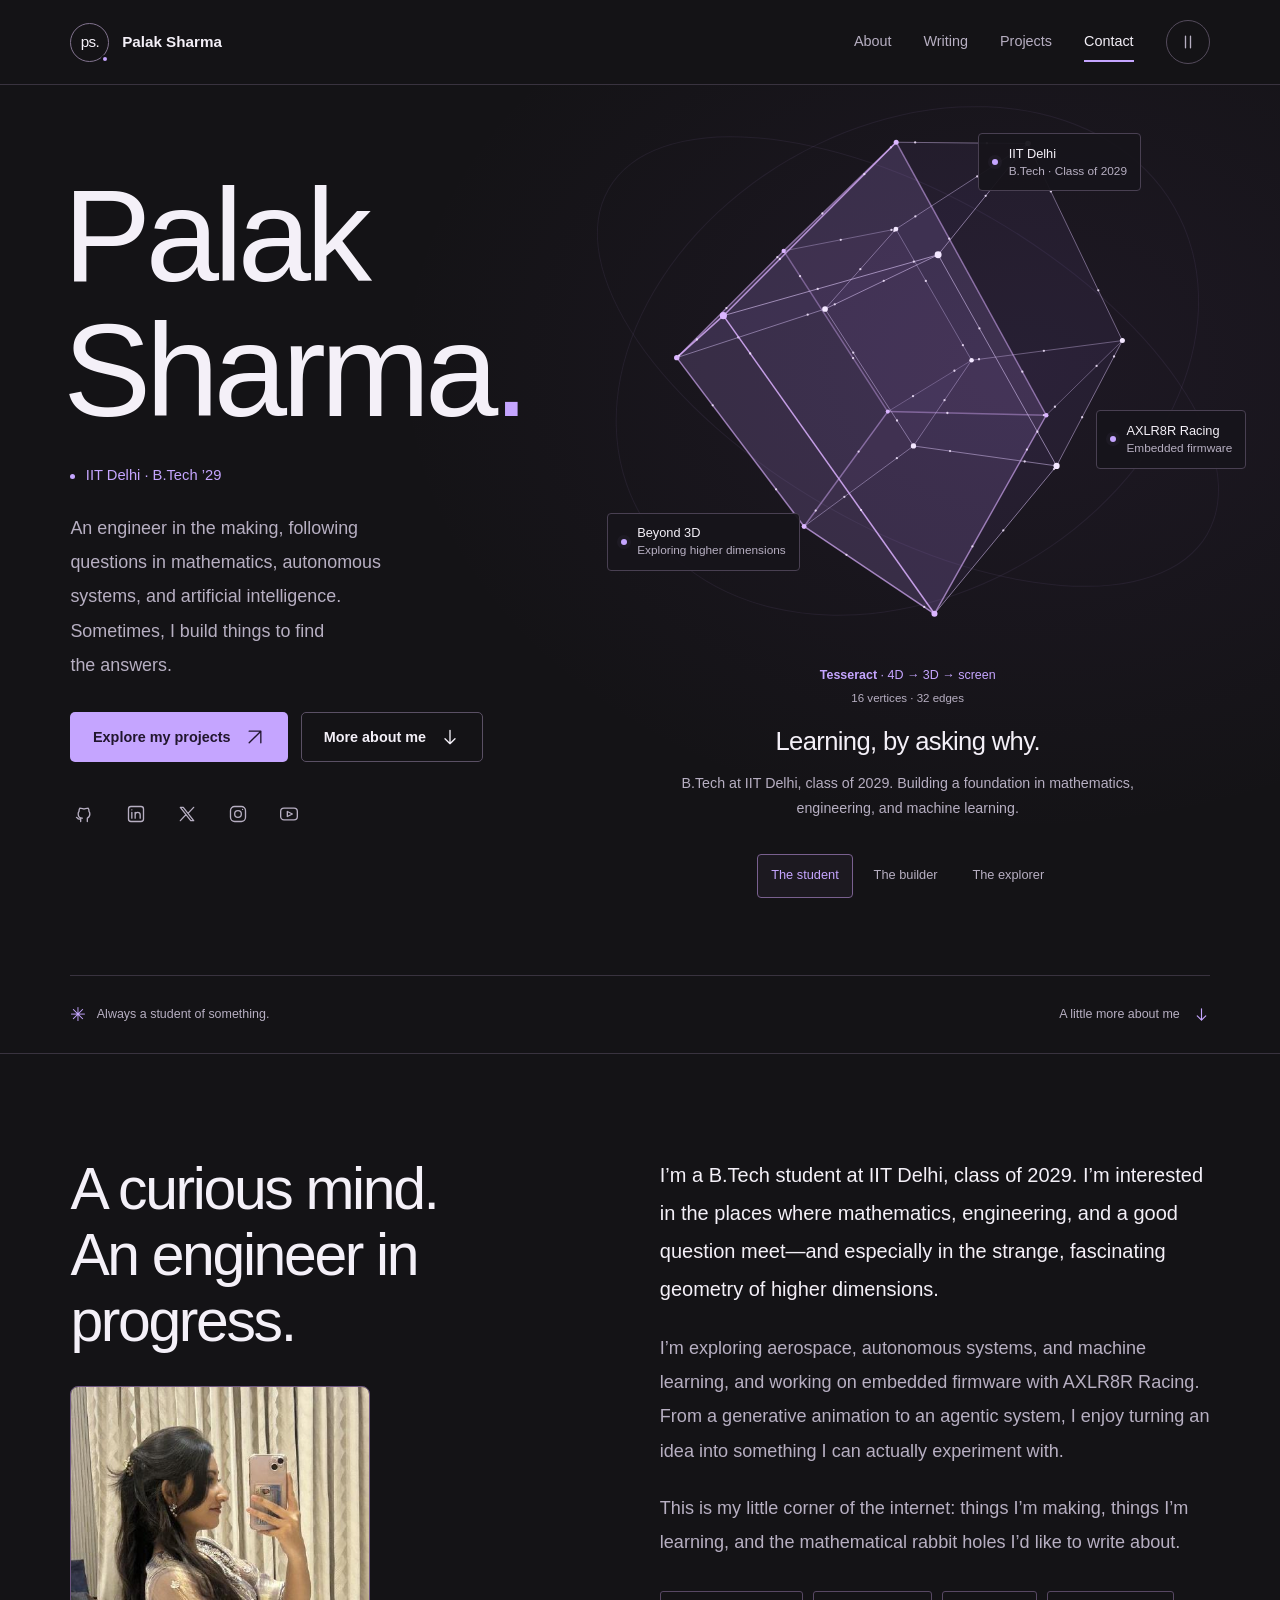
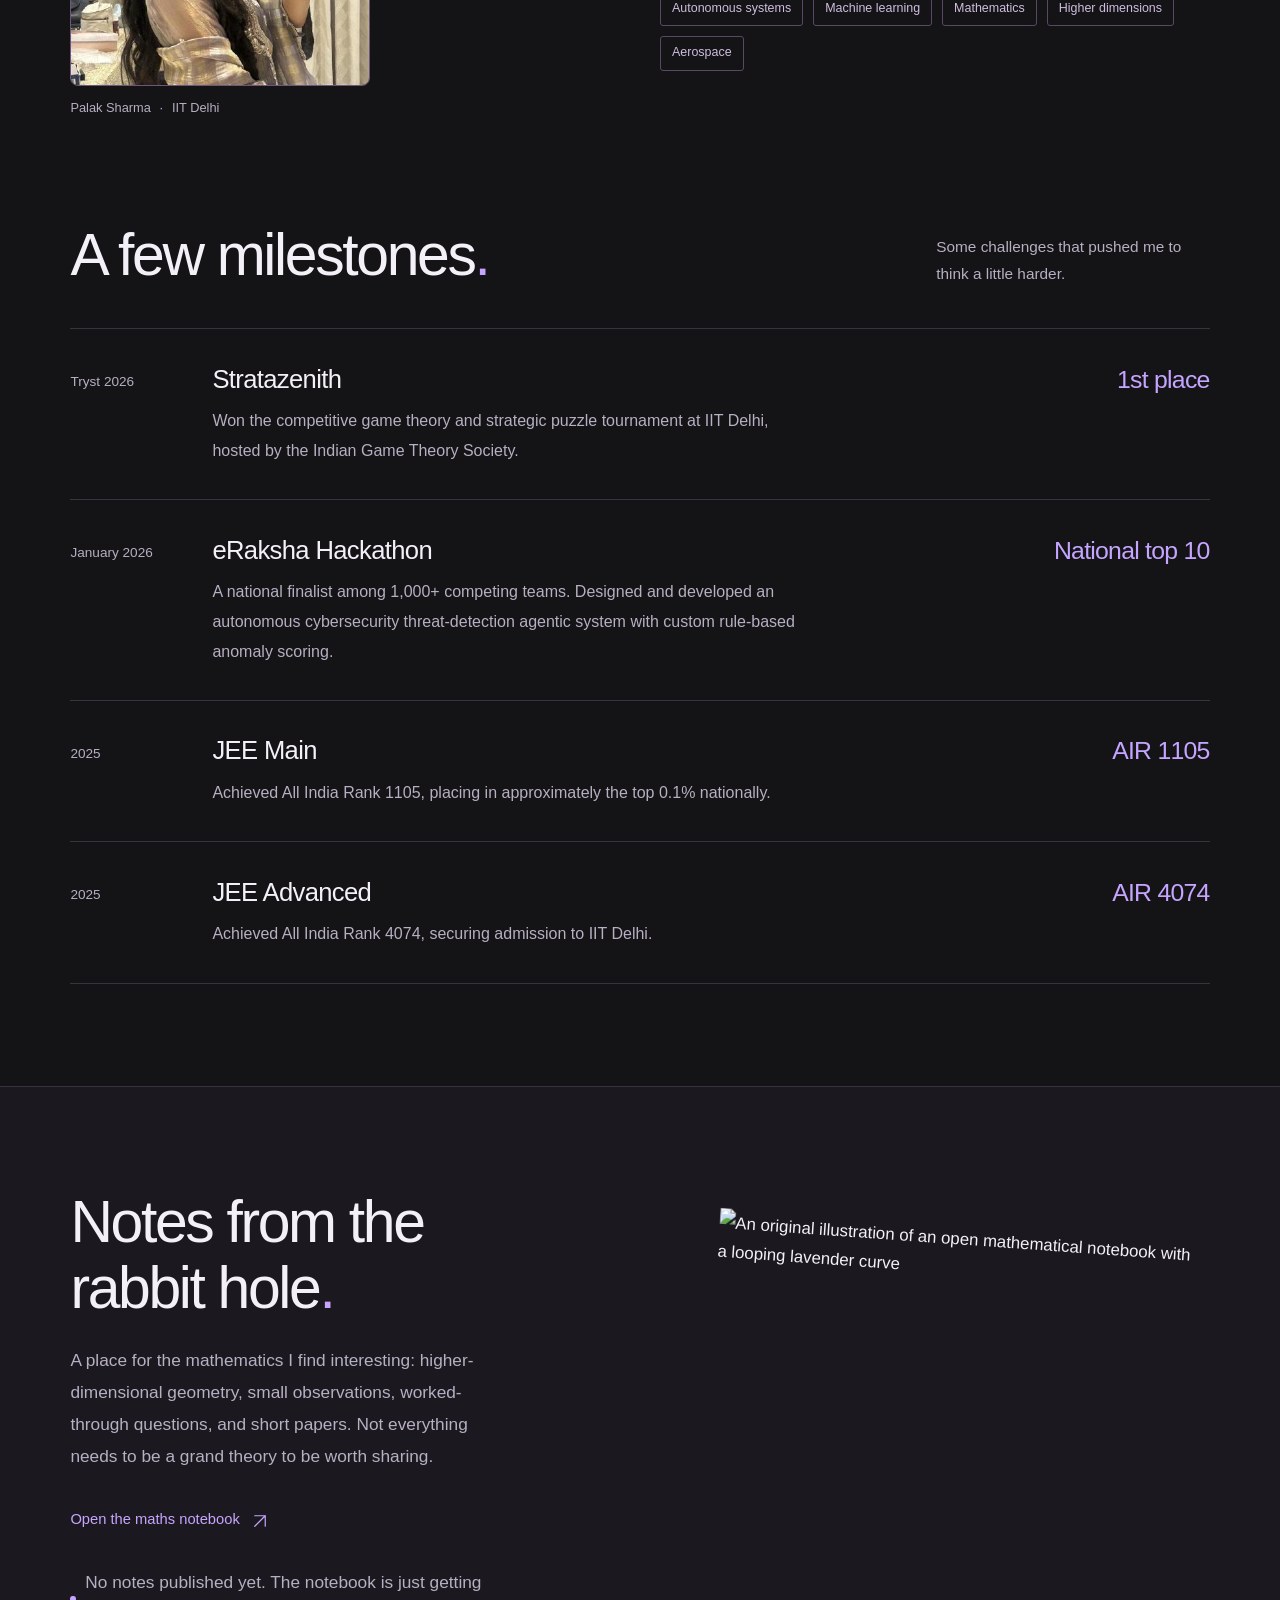
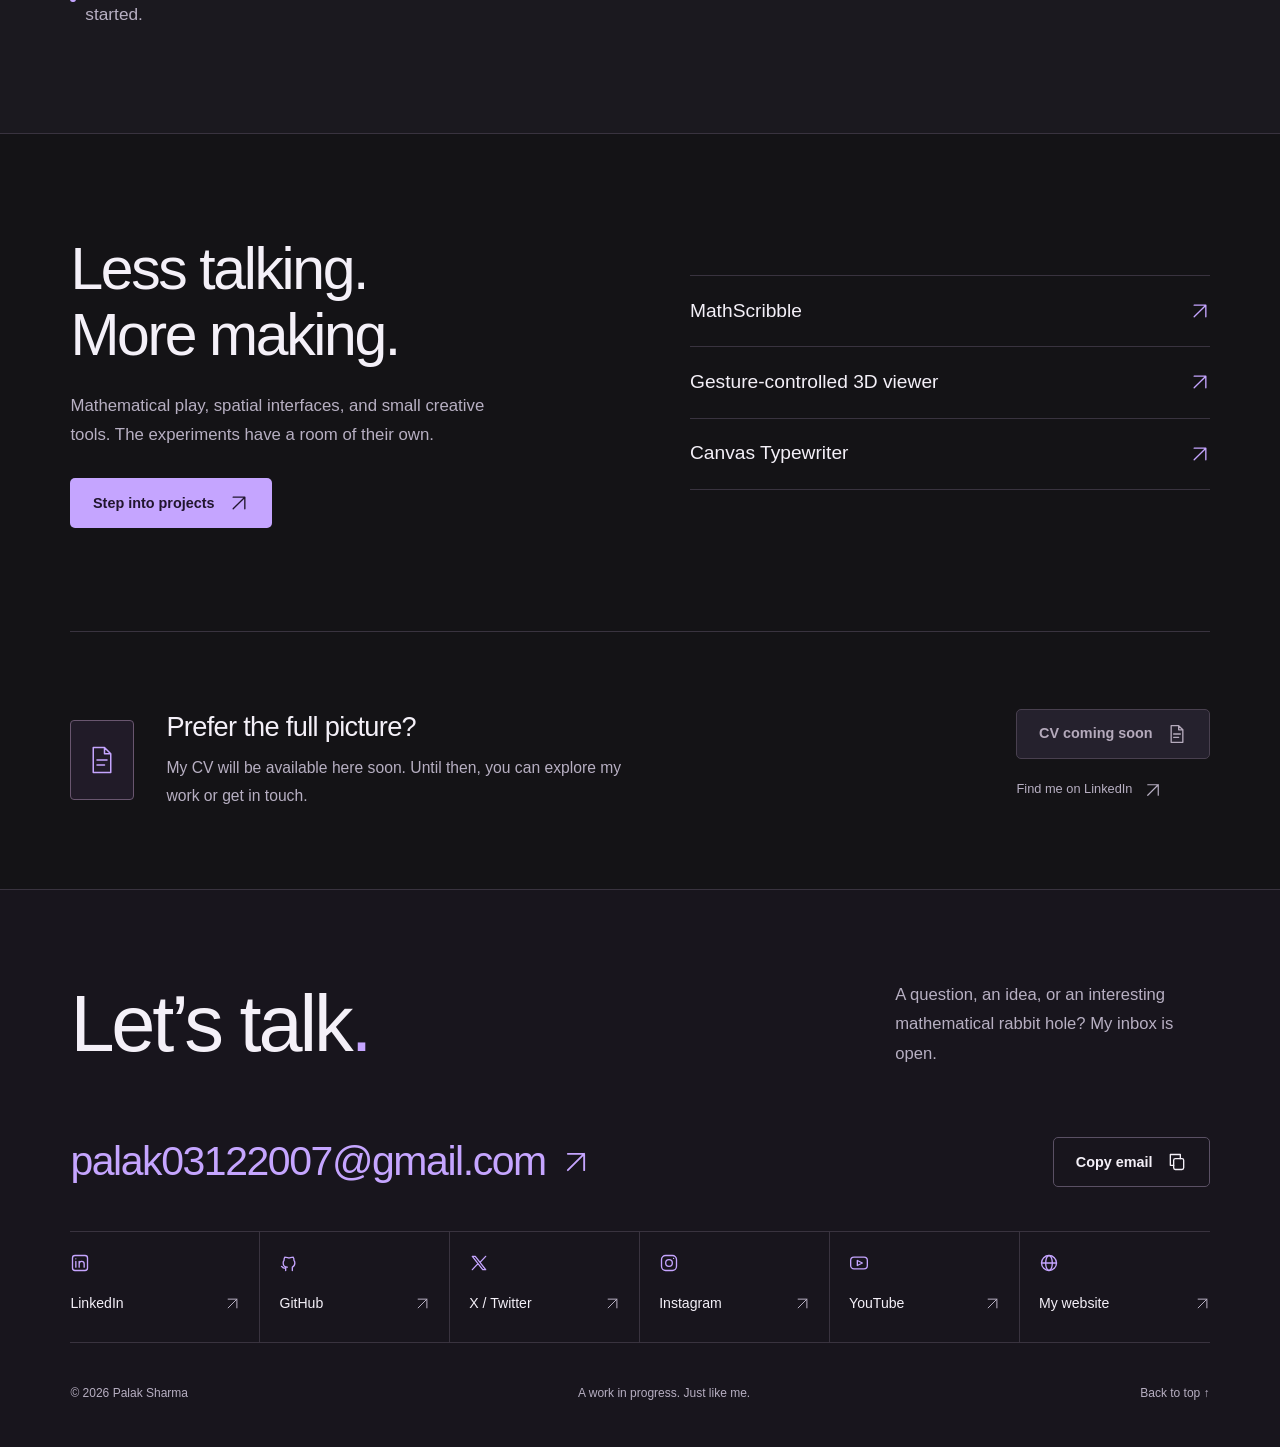
==== index.html @ 2f59c61e "Add files via upload" ====
<!doctype html>
<!--
THESIS: A curious mind in motion, not a row of portfolio cards.
OWN-WORLD: User-directed charcoal, plum, lavender, oversized Sora, and quiet reading space.
STORY: Meet the student, builder, and explorer; discover real milestones and a growing maths notebook.
FIRST VIEWPORT: A very large name beside a full-scale living mathematical profile, with factual
orbital labels and three controls that reveal different parts of Palak's story.
FORM: User-pinned dark research studio; Projects and Writing have their own clear navigation tabs.
The writing empty state is honest. No awards, papers, credentials, or deployments are fabricated.
-->
<html lang="en"><head>
<meta charset="utf-8"><meta name="viewport" content="width=device-width, initial-scale=1">
<title>Palak Sharma — A curious mind in motion</title><meta name="description" content="Palak Sharma, IIT Delhi. Exploring mathematics, autonomous systems, and AI. Projects, achievements, future maths notes, and ways to get in touch."><meta name="theme-color" content="#141316">
<link rel="canonical" href="https://palaksharma.tech/">
<meta property="og:type" content="website"><meta property="og:url" content="https://palaksharma.tech/"><meta property="og:title" content="Palak Sharma — A curious mind in motion"><meta property="og:description" content="Palak Sharma, IIT Delhi. Exploring mathematics, autonomous systems, and AI. Projects, achievements, future maths notes, and ways to get in touch."><meta property="og:image" content="https://palaksharma.tech/assets/social-preview.png"><meta property="og:image:width" content="1200"><meta property="og:image:height" content="630"><meta property="og:image:alt" content="Palak Sharma — a curious mind in motion, on charcoal and lavender."><meta name="twitter:card" content="summary_large_image"><meta name="twitter:creator" content="@palaksharma3_">
<link rel="icon" href="favicon-32.png" sizes="32x32" type="image/png"><link rel="icon" href="icon-192.png" sizes="192x192" type="image/png"><link rel="apple-touch-icon" href="apple-touch-icon.png">
<link rel="preload" href="assets/fonts/sora-latin.woff2" as="font" type="font/woff2" crossorigin><link rel="preload" href="assets/fonts/archivo-latin.woff2" as="font" type="font/woff2" crossorigin><link rel="stylesheet" href="portfolio.css">
<script src="settings.js" defer></script><script src="geometry4d.js" defer></script><script src="script.js" defer></script>
</head><body data-page="home"><svg class="icon-sprite" xmlns="http://www.w3.org/2000/svg" aria-hidden="true"><defs><symbol id="i-arrow" viewBox="0 0 24 24"><path d="M5 19 19 5M5 5h14v14"/></symbol><symbol id="i-down" viewBox="0 0 24 24"><path d="M12 4v16m-6-6 6 6 6-6"/></symbol><symbol id="i-left" viewBox="0 0 24 24"><path d="M20 12H4m6-6-6 6 6 6"/></symbol><symbol id="i-right" viewBox="0 0 24 24"><path d="M4 12h16m-6-6 6 6-6 6"/></symbol><symbol id="i-linkedin" viewBox="0 0 24 24"><rect x="3" y="3" width="18" height="18" rx="3"/><path d="M7 10v7m4-7v7m0-4c0-4 6-4 6 0v4"/><circle cx="7" cy="7" r=".8" fill="currentColor" stroke="none"/></symbol><symbol id="i-github" viewBox="0 0 24 24"><path d="M8 21v-3c-4 1-4-2-5-2m13 5v-4c2-1 3-3 3-5 0-2-1-3-1-3 0-1 0-3-1-4-2 0-4 1-5 1s-3-1-5-1C6 6 6 8 6 9c0 0-1 1-1 3 0 3 2 5 5 5"/></symbol><symbol id="i-x" viewBox="0 0 24 24"><path d="m4 4 12.5 16H20L7.5 4H4ZM20 4l-6.5 7M4 20l6.5-7"/></symbol><symbol id="i-instagram" viewBox="0 0 24 24"><rect x="3" y="3" width="18" height="18" rx="5"/><circle cx="12" cy="12" r="4"/><circle cx="17.5" cy="6.5" r=".8" fill="currentColor" stroke="none"/></symbol><symbol id="i-youtube" viewBox="0 0 24 24"><rect x="2" y="5" width="20" height="14" rx="4"/><path d="m10 9 6 3-6 3V9Z"/></symbol><symbol id="i-website" viewBox="0 0 24 24"><circle cx="12" cy="12" r="9"/><ellipse cx="12" cy="12" rx="4" ry="9"/><path d="M3 12h18"/></symbol><symbol id="i-file" viewBox="0 0 24 24"><path d="M14 2H5v20h14V7l-5-5Zm0 0v5h5M8 12h8m-8 4h6"/></symbol><symbol id="i-pause" viewBox="0 0 24 24"><path d="M9 5v14m6-14v14"/></symbol><symbol id="i-play" viewBox="0 0 24 24"><path d="m9 5 10 7-10 7V5Z"/></symbol><symbol id="i-menu" viewBox="0 0 24 24"><path d="M4 8h16M4 16h16"/></symbol><symbol id="i-copy" viewBox="0 0 24 24"><rect x="8" y="8" width="12" height="13" rx="2"/><path d="M16 8V3H4v13h4"/></symbol></defs></svg><a class="skip-link" href="#main">Skip to content</a>
<header class="site-header"><div class="container header-inner">
<a class="brand" href="index.html" aria-label="ps. Palak Sharma — home"><span class="brand-mark" aria-hidden="true">ps.</span><span class="brand-name" data-full-name>Palak Sharma</span></a>
<nav class="site-nav" id="site-navigation" aria-label="Main navigation"><a href="#about" data-section-link="about">About</a><a href="writing.html">Writing</a><a href="projects.html">Projects</a><a href="#contact" data-section-link="contact">Contact</a></nav>
<div class="header-actions"><button class="motion-button" type="button" data-motion-toggle aria-label="Pause animations" aria-pressed="true" title="Pause animations" hidden><svg class="icon" aria-hidden="true"><use href="#i-pause"/></svg></button><button class="menu-toggle" type="button" aria-label="Open navigation" aria-expanded="false" aria-controls="site-navigation" hidden><svg class="icon" aria-hidden="true"><use href="#i-menu"/></svg></button></div>
</div></header><main id="main"><section class="hero" aria-labelledby="hero-title"><div class="container hero-layout">
<div class="hero-copy"><h1 class="hero-title" id="hero-title"><span data-first-name>Palak</span><span><span data-last-name>Sharma</span><span class="accent">.</span></span></h1>
<p class="hero-role" data-role>IIT Delhi · B.Tech ’29</p><p class="hero-description" data-description>An engineer in the making, following questions in mathematics, autonomous systems, and artificial intelligence. Sometimes, I build things to find the answers.</p>
<div class="hero-actions"><a class="button button-primary" href="projects.html">Explore my projects <svg class="icon" aria-hidden="true"><use href="#i-arrow"/></svg></a><a class="button button-secondary" href="#about">More about me <svg class="icon" aria-hidden="true"><use href="#i-down"/></svg></a></div><nav class="hero-socials" aria-label="Social profiles"><a class="" href="https://github.com/palaksharma3" data-social="github" target="_blank" rel="noopener noreferrer" aria-label="GitHub (opens in a new tab)"><svg class="icon" aria-hidden="true"><use href="#i-github"/></svg></a><a class="" href="https://www.linkedin.com/in/palaksharma3/" data-social="linkedin" target="_blank" rel="noopener noreferrer" aria-label="LinkedIn (opens in a new tab)"><svg class="icon" aria-hidden="true"><use href="#i-linkedin"/></svg></a><a class="" href="https://x.com/palaksharma3_" data-social="x" target="_blank" rel="noopener noreferrer" aria-label="X / Twitter (opens in a new tab)"><svg class="icon" aria-hidden="true"><use href="#i-x"/></svg></a><a class="" href="https://www.instagram.com/palak.sharma.3/" data-social="instagram" target="_blank" rel="noopener noreferrer" aria-label="Instagram (opens in a new tab)"><svg class="icon" aria-hidden="true"><use href="#i-instagram"/></svg></a><a class="" href="https://www.youtube.com/@PalakIIT-DELHI29" data-social="youtube" target="_blank" rel="noopener noreferrer" aria-label="YouTube (opens in a new tab)"><svg class="icon" aria-hidden="true"><use href="#i-youtube"/></svg></a></nav></div>
<div class="hero-art"><figure class="motion-study"><div class="motion-surface"><img class="motion-fallback" src="assets/orbit.svg" alt="" width="640" height="560" aria-hidden="true"><canvas class="motion-canvas" id="motion-canvas" role="img" aria-label="A rotating four-dimensional tesseract, projected into three dimensions and then onto your screen. The Student, Builder, and Explorer buttons explore other 4D forms and parts of Palak’s story.">A four-dimensional tesseract shown as a perspective projection, alongside information about Palak as a student, builder, and explorer.</canvas>
<div class="orbit-label top"><span class="orbit-dot" aria-hidden="true"></span><span><strong>IIT Delhi</strong>B.Tech · Class of 2029</span></div><div class="orbit-label right"><span class="orbit-dot" aria-hidden="true"></span><span><strong>AXLR8R Racing</strong>Embedded firmware</span></div><div class="orbit-label left"><span class="orbit-dot" aria-hidden="true"></span><span><strong>Beyond 3D</strong>Exploring higher dimensions</span></div></div>
<figcaption class="story-panel" id="profile-story"><p class="dimension-caption"><span data-dimension-name>Tesseract</span><span aria-hidden="true"> · </span><span>4D → 3D → screen</span></p><p class="dimension-detail" data-dimension-detail>16 vertices · 32 edges</p><h2 class="story-title" data-story-title>Learning, by asking why.</h2><p class="story-text" data-story-text>B.Tech at IIT Delhi, class of 2029. Building a foundation in mathematics, engineering, and machine learning.</p><div class="study-controls" role="group" aria-label="Explore parts of my story" hidden><button type="button" data-shape="bloom" aria-pressed="true" aria-controls="profile-story">The student</button><button type="button" data-shape="orbit" aria-pressed="false" aria-controls="profile-story">The builder</button><button type="button" data-shape="wave" aria-pressed="false" aria-controls="profile-story">The explorer</button></div><span id="story-status" class="story-status" aria-live="polite" aria-atomic="true"></span></figcaption></figure></div>
</div><div class="container hero-foot"><span><span class="small-star" aria-hidden="true">✳</span>Always a student of something.</span><a href="#about">A little more about me <svg class="icon" aria-hidden="true"><use href="#i-down"/></svg></a></div></section><section class="section about-section" id="about" aria-labelledby="about-title"><div class="container about-grid"><div class="about-heading"><h2 id="about-title">A curious mind.<br>An engineer in progress.</h2><figure class="portrait-frame"><img src="mypiccc.jpg" alt="Portrait of Palak Sharma" width="460" height="460" loading="lazy" decoding="async"><figcaption>Palak Sharma <span aria-hidden="true">·</span> IIT Delhi</figcaption></figure></div><div class="about-copy"><div data-about><p>I’m a B.Tech student at IIT Delhi, class of 2029. I’m interested in the places where mathematics, engineering, and a good question meet—and especially in the strange, fascinating geometry of higher dimensions.</p><p>I’m exploring aerospace, autonomous systems, and machine learning, and working on embedded firmware with AXLR8R Racing. From a generative animation to an agentic system, I enjoy turning an idea into something I can actually experiment with.</p><p>This is my little corner of the internet: things I’m making, things I’m learning, and the mathematical rabbit holes I’d like to write about.</p></div><div class="interests" role="group" aria-label="Interests"><span>Autonomous systems</span><span>Machine learning</span><span>Mathematics</span><span>Higher dimensions</span><span>Aerospace</span></div></div></div></section>
<section class="section achievements-section" id="achievements" aria-labelledby="achievements-title"><div class="container"><div class="achievements-heading"><h2 id="achievements-title">A few milestones<span class="accent">.</span></h2><p>Some challenges that pushed me to think a little harder.</p></div><ul class="achievement-list" data-achievements><li class="achievement"><span class="achievement-period">Tryst 2026</span><div class="achievement-main"><h3>Stratazenith</h3><p class="achievement-description">Won the competitive game theory and strategic puzzle tournament at IIT Delhi, hosted by the Indian Game Theory Society.</p></div><strong class="achievement-result">1st place</strong></li><li class="achievement"><span class="achievement-period">January 2026</span><div class="achievement-main"><h3>eRaksha Hackathon</h3><p class="achievement-description">A national finalist among 1,000+ competing teams. Designed and developed an autonomous cybersecurity threat-detection agentic system with custom rule-based anomaly scoring.</p></div><strong class="achievement-result">National top 10</strong></li><li class="achievement"><span class="achievement-period">2025</span><div class="achievement-main"><h3>JEE Main</h3><p class="achievement-description">Achieved All India Rank 1105, placing in approximately the top 0.1% nationally.</p></div><strong class="achievement-result">AIR 1105</strong></li><li class="achievement"><span class="achievement-period">2025</span><div class="achievement-main"><h3>JEE Advanced</h3><p class="achievement-description">Achieved All India Rank 4074, securing admission to IIT Delhi.</p></div><strong class="achievement-result">AIR 4074</strong></li></ul></div></section><section class="section writing-section" id="writing" aria-labelledby="writing-title"><div class="container"><div class="writing-grid"><div class="writing-heading"><h2 id="writing-title">Notes from the<br>rabbit hole<span class="accent">.</span></h2><p>A place for the mathematics I find interesting: higher-dimensional geometry, small observations, worked-through questions, and short papers. Not everything needs to be a grand theory to be worth sharing.</p><a class="text-link" href="writing.html"><span>Open the maths notebook</span><svg class="icon" aria-hidden="true"><use href="#i-arrow"/></svg></a><p class="notebook-status" data-writing-empty>No notes published yet. The notebook is just getting started.</p></div><div class="notebook-art"><img src="assets/notebook.svg" alt="An original illustration of an open mathematical notebook with a looping lavender curve" width="620" height="480" loading="lazy" decoding="async"></div></div><div class="writing-list writing-home-list" data-writing-list data-writing-limit="2" hidden></div></div></section><section class="section container project-portal" id="projects" aria-labelledby="projects-title"><div><h2 id="projects-title">Less talking.<br>More making.</h2><p>Mathematical play, spatial interfaces, and small creative tools. The experiments have a room of their own.</p><a class="button button-primary" href="projects.html">Step into projects <svg class="icon" aria-hidden="true"><use href="#i-arrow"/></svg></a></div><ul class="project-index"><li><a href="projects.html#mathscribble"><span>MathScribble</span><svg class="icon" aria-hidden="true"><use href="#i-arrow"/></svg></a></li><li><a href="projects.html#gesture-viewer"><span>Gesture-controlled 3D viewer</span><svg class="icon" aria-hidden="true"><use href="#i-arrow"/></svg></a></li><li><a href="projects.html#canvas-typewriter"><span>Canvas Typewriter</span><svg class="icon" aria-hidden="true"><use href="#i-arrow"/></svg></a></li></ul></section><section class="cv-section" id="cv" aria-labelledby="cv-title"><div class="container cv-panel"><div class="cv-symbol" aria-hidden="true"><svg class="icon" aria-hidden="true"><use href="#i-file"/></svg></div><div class="cv-copy"><h2 id="cv-title">Prefer the full picture?</h2><p data-cv-description>My CV will be available here soon. Until then, you can explore my work or get in touch.</p></div><div class="cv-action"><button class="button button-disabled" type="button" disabled data-cv-pending>CV coming soon <svg class="icon" aria-hidden="true"><use href="#i-file"/></svg></button><a class="button button-primary" data-cv-download hidden download="Palak-Sharma-CV.pdf">Download CV <svg class="icon" aria-hidden="true"><use href="#i-down"/></svg></a><a class="text-link" href="https://www.linkedin.com/in/palaksharma3/" data-social="linkedin" target="_blank" rel="noopener noreferrer"><span>Find me on LinkedIn</span><svg class="icon" aria-hidden="true"><use href="#i-arrow"/></svg></a></div></div></section></main><footer class="contact-section" id="contact" aria-labelledby="contact-title"><div class="container">
<div class="contact-heading"><h2 id="contact-title">Let’s talk<span class="accent">.</span></h2><p>A question, an idea, or an interesting mathematical rabbit hole? My inbox is open.</p></div>
<div class="contact-email-row"><a class="email-link" href="mailto:palak03122007@gmail.com" data-email-link><span data-email>palak03122007@gmail.com</span><svg class="icon" aria-hidden="true"><use href="#i-arrow"/></svg></a><div class="copy-area"><button class="button button-secondary" type="button" data-email-copy hidden>Copy email <svg class="icon" aria-hidden="true"><use href="#i-copy"/></svg></button><span class="copy-status" data-copy-status aria-live="polite" aria-atomic="true"></span></div></div>
<nav class="social-directory" aria-label="Find me online"><a class="" href="https://www.linkedin.com/in/palaksharma3/" data-social="linkedin" target="_blank" rel="noopener noreferrer"><svg class="icon" aria-hidden="true"><use href="#i-linkedin"/></svg><span>LinkedIn <svg class="icon" aria-hidden="true"><use href="#i-arrow"/></svg></span></a><a class="" href="https://github.com/palaksharma3" data-social="github" target="_blank" rel="noopener noreferrer"><svg class="icon" aria-hidden="true"><use href="#i-github"/></svg><span>GitHub <svg class="icon" aria-hidden="true"><use href="#i-arrow"/></svg></span></a><a class="" href="https://x.com/palaksharma3_" data-social="x" target="_blank" rel="noopener noreferrer"><svg class="icon" aria-hidden="true"><use href="#i-x"/></svg><span>X / Twitter <svg class="icon" aria-hidden="true"><use href="#i-arrow"/></svg></span></a><a class="" href="https://www.instagram.com/palak.sharma.3/" data-social="instagram" target="_blank" rel="noopener noreferrer"><svg class="icon" aria-hidden="true"><use href="#i-instagram"/></svg><span>Instagram <svg class="icon" aria-hidden="true"><use href="#i-arrow"/></svg></span></a><a class="" href="https://www.youtube.com/@PalakIIT-DELHI29" data-social="youtube" target="_blank" rel="noopener noreferrer"><svg class="icon" aria-hidden="true"><use href="#i-youtube"/></svg><span>YouTube <svg class="icon" aria-hidden="true"><use href="#i-arrow"/></svg></span></a><a class="" href="https://palaksharma.tech/" data-social="website" target="_blank" rel="noopener noreferrer"><svg class="icon" aria-hidden="true"><use href="#i-website"/></svg><span>My website <svg class="icon" aria-hidden="true"><use href="#i-arrow"/></svg></span></a></nav>
<div class="footer-bottom"><span>© <span data-year>2026</span> <span data-full-name>Palak Sharma</span></span><span class="footer-note">A work in progress. Just like me.</span><a href="#main">Back to top ↑</a></div>
</div></footer></body></html>
---- portfolio.css ----
@font-face{font-family:Archivo;src:url("assets/fonts/archivo-latin.woff2") format("woff2");font-style:normal;font-weight:400 800;font-display:swap}
@font-face{font-family:Sora;src:url("assets/fonts/sora-latin.woff2") format("woff2");font-style:normal;font-weight:400 700;font-display:swap}
:root{
  color-scheme:dark;
  --bg:#141316;
  --surface:#1b191f;
  --raised:#211d28;
  --ink:#f4f0f8;
  --muted:#b7afc2;
  --soft:#948a9f;
  --accent:#c5a5ff;
  --accent-strong:#a87ee8;
  --line:#39333f;
  --max-width:1240px;
  --gutter:clamp(1.25rem,5.5vw,5.5rem);
  --ease:cubic-bezier(.16,1,.3,1)
}
*,*::before,*::after{box-sizing:border-box}
html{scroll-padding-top:6rem;-webkit-text-size-adjust:100%}
html[data-motion="on"]{scroll-behavior:smooth}
body{margin:0;background:var(--bg);color:var(--ink);font-family:Archivo,"Segoe UI",Arial,sans-serif;font-size:1.05rem;line-height:1.75;-webkit-font-smoothing:antialiased}
::selection{background:var(--accent);color:var(--bg)}
[hidden]{display:none!important}
a{color:inherit;text-underline-offset:.3em}
a,button{touch-action:manipulation;-webkit-tap-highlight-color:transparent}
button,input{font:inherit}
button{cursor:pointer}
button:disabled{cursor:not-allowed}
:focus-visible{outline:2px solid var(--accent);outline-offset:6px}
img,svg{vertical-align:middle}
img{max-width:100%;height:auto}
h1,h2,h3,p,figure{margin:0}
h1,h2,h3{font-family:Sora,Archivo,sans-serif;font-weight:500;line-height:1.12;letter-spacing:-.04em;text-wrap:balance}
h1{font-size:clamp(3.5rem,7.2vw,6.5rem)}
h2{font-size:clamp(2.35rem,4.6vw,4.2rem)}
h3{font-size:clamp(1.4rem,2.4vw,2rem);line-height:1.3;letter-spacing:-.025em}
.container{width:min(var(--max-width),calc(100% - var(--gutter)*2));margin-inline:auto}
.accent{color:var(--accent)}
.icon{width:20px;height:20px;fill:none;stroke:currentColor;stroke-width:1.6;stroke-linecap:round;stroke-linejoin:round;flex:0 0 auto}
.icon-sprite{position:absolute;width:0;height:0;overflow:hidden}
.skip-link{position:fixed;top:.75rem;left:1rem;z-index:100;background:var(--ink);color:var(--bg);padding:.6rem 1rem;border-radius:4px;transform:translateY(-180%)}
.skip-link:focus{transform:none}
.site-header{position:sticky;top:0;z-index:50;background:var(--bg);border-bottom:1px solid var(--line)}
.header-inner{min-height:84px;display:flex;align-items:center;gap:2rem}
.brand{display:inline-flex;align-items:center;gap:.8rem;margin-right:auto;text-decoration:none;min-height:44px}
.brand-mark{height:39px;width:39px;display:grid;place-items:center;border:1px solid #82738f;border-radius:50%;font-family:Sora,sans-serif;font-size:.95rem;letter-spacing:-.04em;position:relative}
.brand-mark::after{content:"";position:absolute;bottom:-2px;right:-1px;width:8px;height:8px;background:var(--accent);border:2px solid var(--bg);border-radius:50%}
.brand-name{font-weight:550;font-size:.95rem}
.site-nav{display:flex;align-items:center;gap:2rem}
.site-nav a{min-height:44px;display:inline-flex;align-items:center;position:relative;text-decoration:none;font-size:.9rem;color:var(--muted);transition:color .25s}
.site-nav a::after{content:"";position:absolute;left:0;right:0;bottom:2px;background:var(--accent);height:2px;transform:scaleX(0);transform-origin:left;transition:transform .35s var(--ease)}
.site-nav a:hover,.site-nav a[aria-current]{color:var(--ink)}
.site-nav a:hover::after,.site-nav a[aria-current]::after{transform:scaleX(1)}
.header-actions{display:flex;gap:.65rem;align-items:center}
.motion-button,.menu-toggle{height:44px;width:44px;display:inline-flex;align-items:center;justify-content:center;background:transparent;color:var(--muted);border:1px solid #544b5c;border-radius:50%;transition:background .2s,border-color .2s,color .2s}
.motion-button:hover,.menu-toggle:hover{background:var(--raised);border-color:var(--accent);color:var(--ink)}
.menu-toggle{border-radius:4px}
.button{min-height:50px;display:inline-flex;align-items:center;justify-content:center;gap:.9rem;padding:.85rem 1.35rem;border:1px solid transparent;border-radius:5px;text-decoration:none;font-size:.9rem;line-height:1.4;font-weight:550;transition:transform .3s var(--ease),background .25s,border-color .25s,color .25s}
.button:hover{transform:translateY(-3px)}
.button-primary{background:var(--accent);color:#21162e}
.button-primary:hover{background:#d9c2ff}
.button-secondary{background:transparent;color:var(--ink);border-color:#5a5064}
.button-secondary:hover{background:var(--raised);border-color:var(--accent)}
.button-disabled{background:#25212d;color:#b5aabc;border-color:#49404f}
.button-disabled:hover{transform:none}
.text-link{min-height:44px;display:inline-flex;align-items:center;gap:.7rem;font-size:.92rem;font-weight:500;text-decoration:none}
.text-link>span{padding-bottom:2px;background:linear-gradient(currentColor,currentColor) left bottom/0 1px no-repeat;transition:background-size .3s var(--ease)}
.text-link:hover>span{background-size:100% 1px}
.text-link .icon{width:18px;height:18px;transition:transform .3s var(--ease)}
.text-link:hover .icon{transform:translate(2px,-2px)}

/* The oversized name and living profile share one continuous stage. */
.hero{position:relative;overflow:clip;isolation:isolate}
.hero::before{content:"";position:absolute;right:-15%;top:-12%;width:95%;height:100%;z-index:-1;background:radial-gradient(ellipse at 63% 41%,#7d4bac18,transparent 58%);pointer-events:none}
.hero-layout{position:relative;min-height:890px;padding-block:5.2rem 4rem}
.hero-copy{position:relative;z-index:3;max-width:630px;width:52%}
.hero-copy a,.hero-copy button{pointer-events:auto}
.hero-title{font-size:clamp(5rem,10.3vw,8.5rem);font-weight:500;line-height:1.025;letter-spacing:-.04em;margin-left:-.055em}
.hero-title>span{display:block}
.hero-role{display:flex;gap:.65rem;align-items:center;color:var(--accent);font-size:.92rem;margin-top:1.55rem}
.hero-role::before{content:"";width:5px;height:5px;flex-shrink:0;background:var(--accent);border-radius:50%}
.hero-description{max-width:35ch;color:var(--muted);font-size:1.12rem;line-height:1.9;margin-top:1.4rem;text-wrap:pretty}
.hero-actions{display:flex;flex-wrap:wrap;gap:.85rem;margin-top:1.9rem}
.hero-socials{display:flex;gap:.45rem;align-items:center;margin-top:1.9rem;margin-left:-.5rem}
.hero-socials a{width:44px;height:44px;display:inline-flex;align-items:center;justify-content:center;color:var(--muted);border-radius:50%;transition:background .2s,color .2s,transform .3s var(--ease)}
.hero-socials a:hover{color:var(--accent);background:#c5a5ff0f;transform:translateY(-3px)}
.hero-art{position:absolute;width:66%;max-width:840px;right:-6.5%;top:-2rem;z-index:1}
.motion-study{width:100%;min-width:0}
.motion-surface{width:100%;aspect-ratio:1.22;position:relative;isolation:isolate}
.motion-surface::before,.motion-surface::after{content:"";position:absolute;border:1px solid #c5a5ff13;border-radius:50%;pointer-events:none}
.motion-surface::before{inset:12% 9%;transform:rotate(-30deg)}
.motion-surface::after{inset:23% 4%;transform:rotate(30deg)}
.motion-canvas{position:absolute;inset:0;width:100%;height:100%;z-index:1}
.motion-fallback{height:100%;width:100%;object-fit:contain;opacity:.85}
.has-canvas .motion-fallback{visibility:hidden}
.orbit-label{position:absolute;z-index:2;display:flex;align-items:center;gap:.65rem;color:var(--muted);font-size:.74rem;line-height:1.5;background:#17151bf2;border:1px solid #494052;padding:.6rem .8rem;border-radius:4px;pointer-events:none}
.orbit-label strong{display:block;font-weight:500;color:var(--ink);font-size:.8rem}
.orbit-label .orbit-dot{width:6px;height:6px;background:var(--accent);border-radius:50%;box-shadow:0 0 0 4px #c5a5ff0a;flex:0 0 auto}
.orbit-label.top{right:19%;top:13%;animation:drift 7s ease-in-out infinite}
.orbit-label.right{right:5%;top:58%;animation:drift 8s ease-in-out -2s infinite}
.orbit-label.left{left:10%;bottom:16%;animation:drift 9s ease-in-out -4s infinite}
.story-panel{position:relative;z-index:3;width:64%;margin:-.2rem auto 0;text-align:center}
.dimension-caption{color:var(--accent);font-size:.78rem;line-height:1.6}
.dimension-caption [data-dimension-name]{font-weight:550}
.dimension-detail{color:var(--muted);font-size:.72rem;line-height:1.6;margin-top:.2rem;margin-bottom:1rem}
.story-title{font-size:clamp(1.25rem,2vw,1.65rem);letter-spacing:-.025em;line-height:1.4}
.story-text{color:var(--muted);font-size:.89rem;line-height:1.75;margin-top:.7rem;min-height:4.7em}
.study-controls{display:flex;justify-content:center;align-items:center;gap:.35rem;margin-top:1rem}
.study-controls button{min-height:44px;padding:.5rem .85rem;color:var(--muted);background:transparent;border:1px solid transparent;border-radius:4px;font-size:.8rem;white-space:nowrap;transition:background .25s,border-color .25s,color .25s}
.study-controls button:hover{color:var(--ink);background:var(--surface)}
.study-controls button[aria-pressed="true"]{color:var(--accent);background:#c5a5ff0b;border-color:#79608f}
.hero-foot{display:flex;align-items:center;justify-content:space-between;gap:1rem;min-height:78px;border-top:1px solid var(--line);font-size:.78rem;color:var(--muted)}
.hero-foot a{display:flex;align-items:center;gap:.8rem;min-height:44px;text-decoration:none}
.hero-foot .icon{width:17px;height:17px;color:var(--accent)}
.hero-foot>span{display:inline-flex;align-items:center;gap:.65rem}
.small-star{color:var(--accent);font-size:1.2rem}

.section{padding-block:clamp(4.7rem,8vw,7.8rem)}
.section-heading{display:flex;justify-content:space-between;align-items:end;gap:2rem;margin-bottom:3rem}
.section-heading p{color:var(--muted);max-width:43ch;margin-top:1.15rem;line-height:1.8}
.section-heading>.text-link{white-space:nowrap;color:var(--accent)}
.about-section{border-top:1px solid var(--line)}
.about-grid{display:grid;grid-template-columns:1fr 1.1fr;gap:clamp(2rem,7vw,7rem)}
.about-heading h2{max-width:13ch}
.portrait-frame{width:min(100%,300px);margin-top:2rem}
.portrait-frame img{display:block;width:100%;height:auto;aspect-ratio:1;object-fit:contain;border:1px solid #6d557f;border-radius:8px;background:var(--surface)}
.portrait-frame figcaption{margin-top:.7rem;display:flex;align-items:center;gap:.55rem;color:var(--muted);font-size:.8rem}
.portrait-frame figcaption span{color:var(--accent)}
.about-copy p{font-size:1.13rem;line-height:1.9;color:var(--muted);max-width:65ch}
.about-copy p:first-child{color:var(--ink);font-size:1.25rem}
.about-copy p+p{margin-top:1.4rem}
.interests{display:flex;flex-wrap:wrap;gap:.6rem;margin-top:2rem}
.interests span{border:1px solid #584864;padding:.35rem .7rem;border-radius:3px;color:#cfbddf;font-size:.78rem}
.achievements-section{padding-top:0}
.achievements-heading{display:flex;align-items:end;justify-content:space-between;gap:2rem;margin-bottom:2.5rem}
.achievements-heading p{color:var(--muted);max-width:32ch;font-size:.96rem}
.achievement-list{list-style:none;padding:0;margin:0;border-top:1px solid var(--line)}
.achievement{display:grid;grid-template-columns:110px 1fr 205px;gap:2rem;padding:2.1rem 0;border-bottom:1px solid var(--line);align-items:start}
.achievement-period{color:var(--muted);font-size:.85rem;padding-top:.45rem}
.achievement h3{font-size:1.6rem;letter-spacing:-.025em}
.achievement-description{font-size:1rem;color:var(--muted);line-height:1.85;max-width:66ch;margin-top:.65rem}
.achievement-result{font-family:Sora,Archivo,sans-serif;font-size:1.55rem;color:var(--accent);font-weight:500;text-align:right;line-height:1.4;letter-spacing:-.03em}
.achievement:hover .achievement-result{color:#e0caff}

.writing-section{background:var(--surface);border-block:1px solid var(--line);position:relative;overflow:hidden}
.writing-grid{display:grid;grid-template-columns:1fr 1fr;gap:clamp(2.5rem,7vw,6rem);align-items:center}
.writing-heading h2{max-width:13ch}
.writing-heading>p{color:var(--muted);max-width:44ch;margin-top:1.5rem;font-size:1.08rem;line-height:1.85}
.writing-heading .text-link{margin-top:1.6rem;color:var(--accent)}
.notebook-art{position:relative;min-height:340px;display:flex;align-items:center;justify-content:center}
.notebook-art img{width:100%;max-width:480px;transform:rotate(4deg);transition:transform .8s var(--ease)}
.notebook-art:hover img{transform:rotate(0)}
.notebook-status{display:flex;gap:.6rem;align-items:center;color:var(--muted);font-size:.82rem;margin-top:1.6rem}
.notebook-status::before{content:"";width:6px;height:6px;background:var(--accent);border-radius:50%}
.writing-list{padding:0;margin:0;list-style:none;border-top:1px solid var(--line)}
.writing-entry{border-bottom:1px solid var(--line)}
.writing-entry>a{display:grid;grid-template-columns:1fr auto;gap:1.5rem;padding:1.75rem 0;align-items:center;text-decoration:none}
.writing-entry h2,.writing-entry h3{font-size:1.5rem;line-height:1.3;letter-spacing:-.025em;margin-top:.5rem}
.writing-entry p{font-size:1rem;color:var(--muted);max-width:65ch;margin-top:.65rem}
.writing-entry .writing-type{color:var(--accent);font-size:.78rem}
.writing-entry>a>.icon{width:24px;height:24px;color:var(--accent);transition:transform .3s var(--ease)}
.writing-entry>a:hover>.icon{transform:translate(3px,-3px)}
.writing-home-list{margin-top:2rem}
.project-portal{display:grid;grid-template-columns:1.1fr 1fr;gap:3rem;align-items:center;border-bottom:1px solid var(--line)}
.project-portal h2{max-width:15ch}
.project-portal p{color:var(--muted);font-size:1.05rem;max-width:45ch;margin-top:1.4rem}
.project-portal .button{margin-top:1.8rem}
.project-index{list-style:none;margin:0;padding:0;border-top:1px solid var(--line)}
.project-index li{border-bottom:1px solid var(--line)}
.project-index a{padding:1.3rem 0;display:flex;align-items:center;justify-content:space-between;gap:1rem;text-decoration:none;font-family:Sora,Archivo,sans-serif;font-size:1.2rem;line-height:1.5}
.project-index a:hover{color:var(--accent)}
.project-index .icon{color:var(--accent)}
.cv-section{padding-block:clamp(3.5rem,6vw,5rem)}
.cv-panel{display:grid;grid-template-columns:auto 1fr auto;gap:2rem;align-items:center}
.cv-symbol{width:64px;height:80px;border:1px solid #69566f;display:grid;place-items:center;border-radius:4px;color:var(--accent);background:#211b28}
.cv-symbol .icon{width:30px;height:30px;stroke-width:1.2}
.cv-copy h2{font-size:1.7rem;letter-spacing:-.025em}
.cv-copy p{max-width:54ch;margin-top:.75rem;color:var(--muted);font-size:.98rem}
.cv-action{display:flex;align-items:flex-start;flex-direction:column;gap:.6rem}
.cv-action .text-link{font-size:.8rem;color:var(--muted)}

.contact-section{background:#18151d;border-top:1px solid var(--line);padding-block:clamp(4rem,7vw,6.5rem) 2rem}
.contact-heading{display:grid;grid-template-columns:1fr 1fr;align-items:end;gap:3rem;margin-bottom:2.5rem}
.contact-heading h2{font-size:clamp(3rem,6.2vw,5.3rem)}
.contact-heading p{color:var(--muted);max-width:34ch;justify-self:end;font-size:1.04rem;line-height:1.8}
.contact-email-row{display:flex;align-items:center;justify-content:space-between;gap:1.5rem;padding-block:1.5rem 2.5rem}
.email-link{display:inline-flex;align-items:center;gap:1rem;font-family:Sora,Archivo,sans-serif;font-size:clamp(1.25rem,3.2vw,2.75rem);letter-spacing:-.035em;color:var(--accent);text-decoration:none;line-height:1.4;overflow-wrap:anywhere;min-width:0}
.email-link span{min-width:0}
.email-link>.icon{width:28px;height:28px}
.email-link:hover{color:#e2d0ff}
.copy-area{position:relative;flex-shrink:0}
.copy-status{position:absolute;top:100%;right:0;margin-top:.35rem;color:var(--muted);font-size:.75rem;white-space:nowrap}
.social-directory{display:grid;grid-template-columns:repeat(6,1fr);border-block:1px solid var(--line)}
.social-directory a{padding:1.35rem 1.2rem;border-right:1px solid var(--line);min-height:110px;display:flex;flex-direction:column;gap:1.1rem;text-decoration:none;transition:background .25s}
.social-directory a:first-child{padding-left:0}
.social-directory a:last-child{padding-right:0;border-right:0}
.social-directory a:hover{background:#c5a5ff07}
.social-directory a>.icon{color:var(--accent)}
.social-directory a>span{display:flex;align-items:center;justify-content:space-between;gap:.5rem;font-size:.88rem}
.social-directory a>span .icon{width:15px;height:15px;color:var(--muted)}
.footer-bottom{display:flex;gap:1rem;justify-content:space-between;align-items:center;padding-top:1.8rem;color:var(--muted);font-size:.75rem}
.footer-bottom a{min-height:44px;display:inline-flex;align-items:center;gap:.6rem;text-decoration:none}
.footer-bottom .icon{height:16px;width:16px}

.page-intro{padding-block:4.6rem 4rem;border-bottom:1px solid var(--line)}
.page-intro h1{max-width:15ch;font-size:clamp(3.5rem,7.3vw,6.2rem)}
.page-intro p{margin-top:1.8rem;max-width:53ch;color:var(--muted);font-size:1.15rem;line-height:1.85}
.page-intro .text-link{margin-bottom:2rem;color:var(--muted)}
.collection{padding-block:2.2rem 6rem}
.filter-bar{display:flex;align-items:center;justify-content:space-between;gap:1rem;flex-wrap:wrap;padding-bottom:1.6rem;border-bottom:1px solid var(--line)}
.project-filters{display:flex;flex-wrap:wrap;gap:.4rem}
.project-filters button{min-height:44px;padding:.6rem .95rem;border:1px solid transparent;background:transparent;color:var(--muted);font-size:.84rem;border-radius:4px}
.project-filters button:hover{color:var(--ink);background:var(--surface)}
.project-filters button[aria-pressed="true"]{background:#c5a5ff14;color:var(--accent);border-color:#665174}
.filter-status{font-size:.8rem;color:var(--muted)}
.collection-project{display:grid;grid-template-columns:1.15fr 1fr;gap:clamp(2rem,4.5vw,4.5rem);padding-block:4rem;border-bottom:1px solid var(--line);align-items:center;scroll-margin-top:2rem}
.project-art{position:relative;display:block;aspect-ratio:1.22;background:#1f1928;border:1px solid #41334d;border-radius:7px;overflow:hidden}
.project-art img{display:block;width:100%;height:100%;object-fit:cover;transition:transform .8s var(--ease)}
.project-art:hover img{transform:scale(1.035)}
.project-details h2{font-size:clamp(2rem,3vw,2.8rem)}
.project-description{margin-top:1.3rem;color:var(--muted);font-size:1.05rem;line-height:1.85}
.project-notes{padding-left:1.15rem;color:var(--muted);font-size:.96rem;margin-block:1.4rem}
.project-notes li{padding-left:.2rem;margin-bottom:.6rem}
.project-notes li::marker{color:var(--accent)}
.tags{display:flex;flex-wrap:wrap;gap:.5rem 1rem;list-style:none;padding:0;margin:1.5rem 0}
.tags li{display:inline-flex;gap:.45rem;align-items:center;color:#c4b8cf;font-size:.76rem}
.tags li::before{content:"";width:3px;height:3px;background:var(--accent);border-radius:50%}
.project-actions{display:flex;gap:.8rem;flex-wrap:wrap;margin-top:1.5rem}
.collection-close{padding-top:3rem;display:flex;align-items:center;justify-content:space-between;gap:2rem}
.collection-close p{max-width:40ch;color:var(--muted);font-size:1.02rem}
.collection-close .text-link{color:var(--accent)}
.notebook-page{padding-block:4rem 6rem;min-height:500px}
.notebook-empty{display:grid;grid-template-columns:1.05fr 1fr;align-items:center;gap:3rem;padding:1rem 0 3rem}
.notebook-empty h2{font-size:clamp(2rem,3.7vw,3rem);max-width:14ch}
.notebook-empty p{color:var(--muted);max-width:43ch;font-size:1.08rem;margin-top:1.4rem}
.notebook-empty .text-link{color:var(--accent);margin-top:1.3rem}
.notebook-empty img{max-width:460px;justify-self:center;transform:rotate(4deg)}
.notebook-expect{border-top:1px solid var(--line);padding-top:2rem;display:flex;justify-content:space-between;gap:2rem;color:var(--muted);font-size:.94rem}
.notebook-expect span{color:var(--accent)}
.not-found{min-height:calc(100svh - 84px);padding-block:5rem;display:grid;align-content:center}
.not-found h1{max-width:12ch}
.not-found p{max-width:45ch;color:var(--muted);margin-top:1.8rem}
.not-found .hero-actions{margin-top:2rem}

@keyframes drift{0%,100%{transform:translateY(0)}50%{transform:translateY(-7px)}}
@keyframes title-arrive{from{clip-path:inset(0 0 100% 0);transform:translateY(16px)}to{clip-path:inset(0);transform:translateY(0)}}
html[data-motion="on"] .hero-title>span{animation:title-arrive .95s var(--ease) both}
html[data-motion="on"] .hero-title>span:nth-child(2){animation-delay:.1s}
.story-panel.is-changing{animation:title-arrive .5s var(--ease)}
.story-status{position:absolute;width:1px;height:1px;padding:0;margin:-1px;overflow:hidden;clip-path:inset(50%);white-space:nowrap}

@media(min-width:1500px){.hero-layout{min-height:920px}.hero-art{right:-2%;top:-1rem}.hero-copy{width:52%}}
@media(max-width:1100px){.brand-name{display:none}.hero-title{font-size:clamp(5rem,10vw,7.2rem)}.hero-layout{min-height:825px;padding-top:4.8rem}.hero-art{width:70%;right:-11%;top:0}.hero-copy{width:54%}.story-panel{width:67%}.orbit-label.left{left:15%;bottom:11%}.orbit-label.right{right:8%;top:62%}.hero-description{font-size:1.04rem}.social-directory a{padding-inline:.85rem}.achievement{grid-template-columns:95px 1fr 165px;gap:1.5rem}.achievement-result{font-size:1.3rem}}
@media(max-width:850px) and (min-width:761px){.hero-layout{min-height:770px}.hero-art{width:72%;right:-14%;top:2.5rem}.hero-copy{width:57%}.hero-title{font-size:clamp(4.8rem,10vw,6rem)}.hero-description{max-width:29ch}.story-panel{width:62%;margin-left:27%}.orbit-label.left{display:none}.orbit-label.top{right:20%;top:8%}.orbit-label.right{right:10%;top:63%}.story-text{font-size:.82rem}.study-controls{gap:0}.study-controls button{padding-inline:.6rem}.hero-actions{gap:.65rem}.hero-actions .button{padding-inline:1rem}}
@media(max-width:760px){
  html{scroll-padding-top:5rem}.header-inner{min-height:72px;gap:.75rem;flex-wrap:wrap}.brand-name{display:inline}.site-nav{gap:1rem}.js .site-nav{display:none;position:absolute;top:100%;left:0;right:0;background:#1c1921;border-bottom:1px solid var(--line);padding:1rem var(--gutter) 1.3rem;box-shadow:0 14px 28px #00000036}.js .site-nav.is-open{display:flex;flex-wrap:wrap}.site-nav a{padding-inline:.4rem}.site-nav a::after{left:.4rem;right:.4rem}
  .hero-layout{min-height:0;padding-block:3.4rem 2.5rem}.hero-copy{width:100%;max-width:540px}.hero-title{font-size:clamp(5.3rem,14vw,7rem)}.hero-description{max-width:40ch;font-size:1.1rem}.hero-art{position:relative;right:auto;top:auto;width:100%;max-width:630px;margin:-2.3rem auto 0}.motion-surface{aspect-ratio:1.22}.orbit-label.left{left:6%;bottom:11%;display:flex}.orbit-label.top{right:15%;top:17%}.orbit-label.right{right:0;top:64%}.story-panel{width:90%;max-width:470px;margin:-.5rem auto 0}.story-text{min-height:0;font-size:.95rem}.story-title{font-size:1.5rem}.study-controls{margin-top:1.2rem}.study-controls button{font-size:.85rem}.hero-socials{margin-top:1.4rem}.hero-foot{min-height:74px;font-size:.72rem}.hero-foot>span{max-width:26ch}.about-grid{grid-template-columns:1fr;gap:2rem}.about-heading{display:block}.about-heading h2{max-width:16ch}.portrait-frame{width:min(100%,360px);margin-top:1.75rem}.about-copy p{font-size:1.07rem}.about-copy p:first-child{font-size:1.18rem}
  .achievements-heading{align-items:flex-start;flex-direction:column;gap:1rem}.achievements-heading p{max-width:47ch}.achievement{grid-template-columns:1fr auto;grid-template-areas:"date result" "content content";gap:.75rem 1rem;padding-block:1.7rem}.achievement-period{grid-area:date;padding:0}.achievement-main{grid-area:content}.achievement-result{grid-area:result;font-size:1.2rem}.achievement h3{font-size:1.4rem}.achievement-description{font-size:1rem}.writing-grid{grid-template-columns:1fr;gap:1rem}.writing-heading h2{max-width:17ch}.writing-heading>p{max-width:50ch}.notebook-art{min-height:0;max-width:490px;margin:0 auto}.project-portal{grid-template-columns:1fr;gap:2.7rem}.project-portal h2{max-width:16ch}.project-index a{font-size:1.15rem}
  .cv-panel{grid-template-columns:auto 1fr;gap:1.2rem}.cv-action{grid-column:2}.cv-symbol{align-self:start;width:54px;height:68px}.cv-copy h2{font-size:1.5rem}.cv-copy p{font-size:.95rem}.contact-heading{grid-template-columns:1fr;gap:1.3rem;margin-bottom:1.4rem}.contact-heading p{justify-self:start;max-width:47ch}.contact-email-row{align-items:flex-start;flex-direction:column;gap:1.2rem;padding-bottom:2.8rem}.email-link{font-size:clamp(1.35rem,4.7vw,2rem)}.email-link>.icon{width:20px;height:20px}.copy-status{left:0;right:auto}.social-directory{grid-template-columns:repeat(3,1fr)}.social-directory a{padding:1.2rem!important;min-height:105px}.social-directory a:nth-child(3){border-right:0}.social-directory a:nth-child(n+4){border-top:1px solid var(--line)}.footer-bottom{flex-wrap:wrap;font-size:.73rem}
  .page-intro{padding-block:3.4rem 3rem}.page-intro h1{font-size:clamp(3.1rem,9vw,4.8rem)}.page-intro p{font-size:1.08rem}.collection-project{grid-template-columns:1fr;gap:2rem;padding-block:3rem}.project-art{aspect-ratio:1.5}.project-details h2{font-size:2rem}.project-description{font-size:1.04rem}.collection-close{align-items:flex-start;flex-direction:column;gap:1rem}.notebook-empty{grid-template-columns:1fr;gap:2rem}.notebook-empty img{max-width:450px;width:100%;order:-1}.notebook-expect{flex-direction:column;gap:.75rem}
}
@media(max-width:480px){
  .brand-name{font-size:.82rem}.brand-mark{height:35px;width:35px;font-size:.82rem}.hero-layout{padding-top:2.8rem}.hero-title{font-size:clamp(4.4rem,18.3vw,6.3rem)}.hero-role{font-size:.83rem;margin-top:1.2rem}.hero-description{font-size:1.03rem;line-height:1.85;max-width:35ch;margin-top:1.1rem}.hero-actions{gap:.65rem;margin-top:1.5rem}.hero-actions .button{font-size:.84rem;padding-inline:1rem}.hero-socials{gap:.3rem}.hero-art{margin-top:-.6rem}.motion-surface{aspect-ratio:1.03}.orbit-label{font-size:.6rem;padding:.45rem .6rem;gap:.5rem}.orbit-label strong{font-size:.68rem}.orbit-label.top{right:4%;top:14%}.orbit-label.right{right:-2%;top:65%}.orbit-label.left{left:-2%;bottom:17%}.story-panel{width:100%;margin-top:.3rem}.story-title{font-size:1.3rem}.story-text{font-size:.87rem}.study-controls{gap:.2rem}.study-controls button{padding-inline:.75rem;font-size:.78rem}.hero-foot>span{max-width:21ch;font-size:.68rem}.hero-foot a{font-size:.7rem;gap:.4rem}.section-heading{align-items:flex-start;flex-direction:column;gap:1rem}.section-heading p{margin-top:1rem}.portrait-frame{width:100%;max-width:330px}.about-copy p:first-child{font-size:1.14rem}.about-copy p{font-size:1.02rem}.interests{gap:.5rem}.interests span{font-size:.73rem}.achievement-result{font-size:1.08rem}.achievement-period{font-size:.79rem}.writing-heading>p{font-size:1.02rem}.notebook-art{margin-top:1rem}.project-index a{font-size:1.06rem}.cv-action{grid-column:1/-1;margin-top:.5rem}.cv-copy p{font-size:.89rem}.contact-heading h2{font-size:3.2rem}.contact-heading p{font-size:1rem}.email-link{font-size:clamp(1.05rem,4.45vw,1.35rem);gap:.6rem}.social-directory{grid-template-columns:1fr 1fr}.social-directory a:nth-child(3){border-right:1px solid var(--line)}.social-directory a:nth-child(2n){border-right:0}.social-directory a:nth-child(n+3){border-top:1px solid var(--line)}.social-directory a:nth-child(n+4){border-top:1px solid var(--line)}.footer-note{width:100%;order:3}.filter-bar{align-items:flex-start}.project-filters{gap:.25rem}.project-filters button{padding-inline:.7rem;font-size:.77rem}.page-intro h1{font-size:clamp(2.6rem,11.4vw,3.8rem)}.page-intro p{font-size:1.02rem}.project-art{aspect-ratio:1.2}.notebook-page{padding-top:2rem}.notebook-empty{gap:1.7rem}.notebook-empty p{font-size:1.02rem}
}
@media(prefers-reduced-motion:reduce){html{scroll-behavior:auto!important}*,*::before,*::after{animation-duration:.001ms!important;animation-iteration-count:1!important;transition-duration:.001ms!important}}
html[data-motion="off"]{scroll-behavior:auto}
html[data-motion="off"] *,html[data-motion="off"] *::before,html[data-motion="off"] *::after{animation:none!important;transition:none!important}
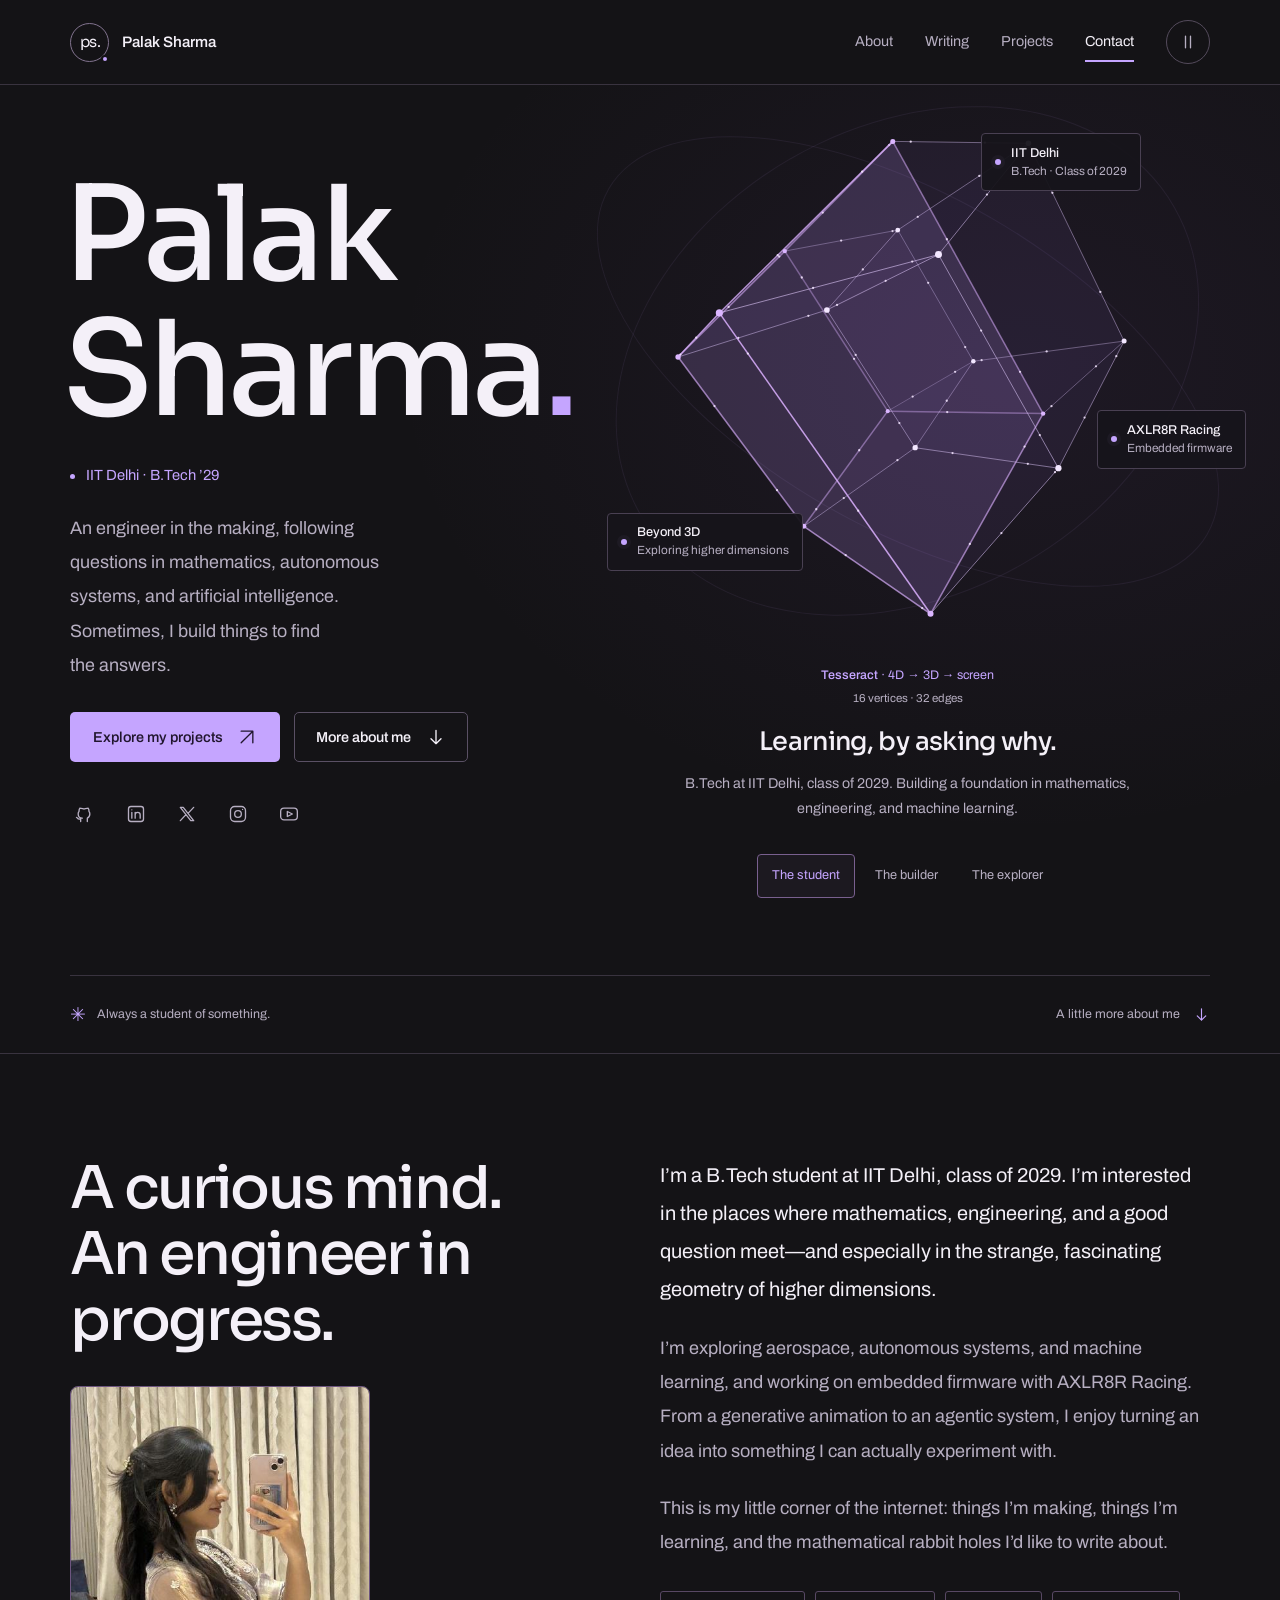
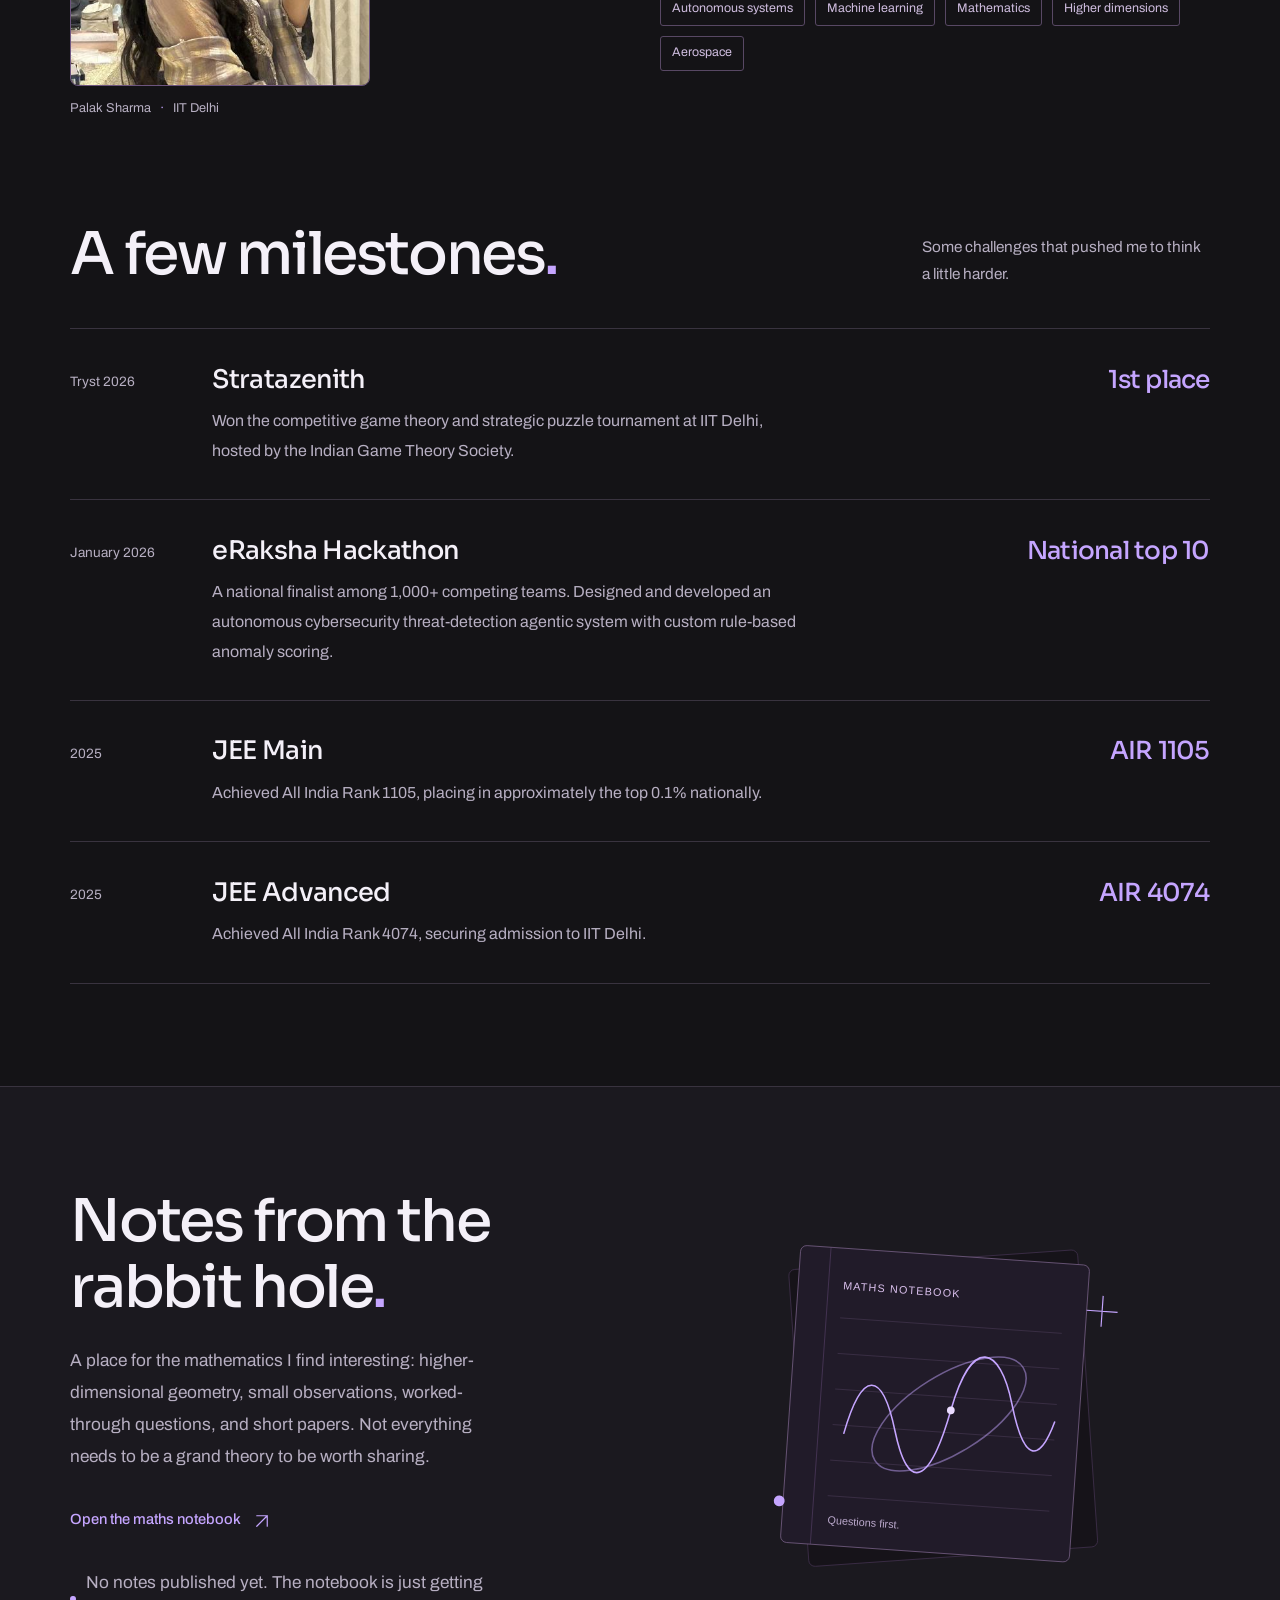
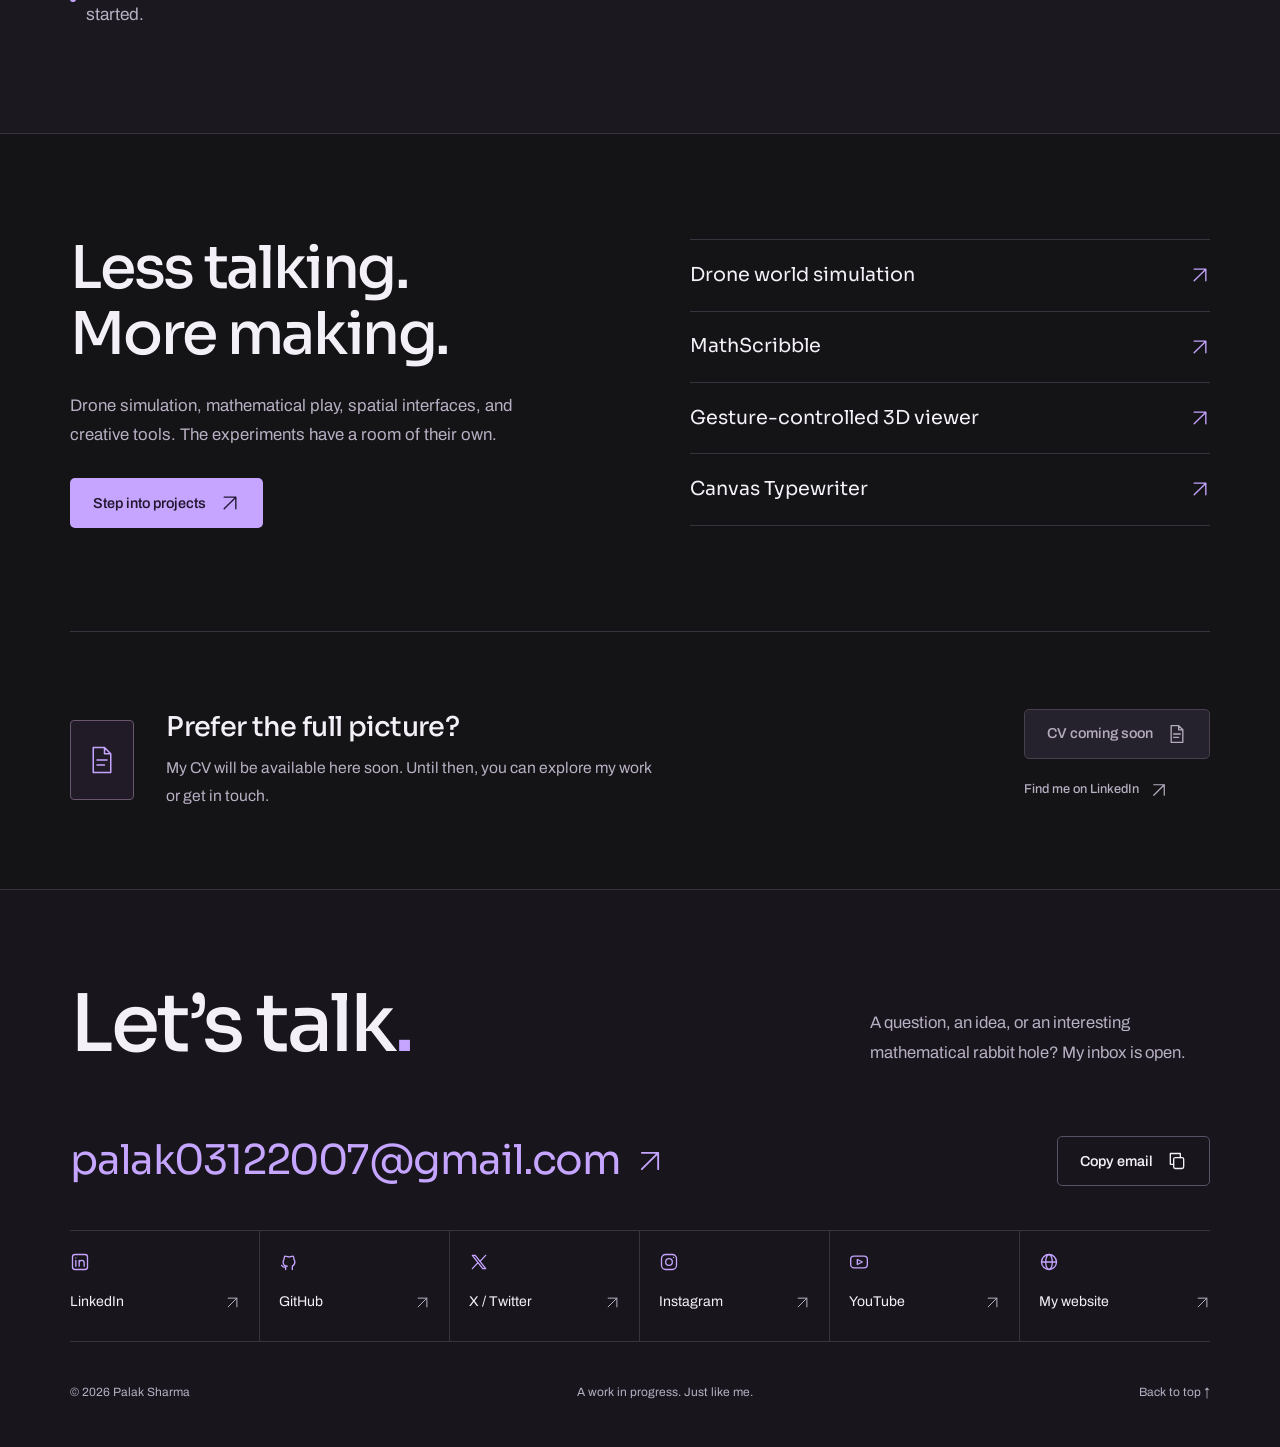
==== commit 24aa7fc2: "Add files via upload" ====
--- a/index.html
+++ b/index.html
@@ -29,7 +29,7 @@
 <div class="orbit-label top"><span class="orbit-dot" aria-hidden="true"></span><span><strong>IIT Delhi</strong>B.Tech · Class of 2029</span></div><div class="orbit-label right"><span class="orbit-dot" aria-hidden="true"></span><span><strong>AXLR8R Racing</strong>Embedded firmware</span></div><div class="orbit-label left"><span class="orbit-dot" aria-hidden="true"></span><span><strong>Beyond 3D</strong>Exploring higher dimensions</span></div></div>
 <figcaption class="story-panel" id="profile-story"><p class="dimension-caption"><span data-dimension-name>Tesseract</span><span aria-hidden="true"> · </span><span>4D → 3D → screen</span></p><p class="dimension-detail" data-dimension-detail>16 vertices · 32 edges</p><h2 class="story-title" data-story-title>Learning, by asking why.</h2><p class="story-text" data-story-text>B.Tech at IIT Delhi, class of 2029. Building a foundation in mathematics, engineering, and machine learning.</p><div class="study-controls" role="group" aria-label="Explore parts of my story" hidden><button type="button" data-shape="bloom" aria-pressed="true" aria-controls="profile-story">The student</button><button type="button" data-shape="orbit" aria-pressed="false" aria-controls="profile-story">The builder</button><button type="button" data-shape="wave" aria-pressed="false" aria-controls="profile-story">The explorer</button></div><span id="story-status" class="story-status" aria-live="polite" aria-atomic="true"></span></figcaption></figure></div>
 </div><div class="container hero-foot"><span><span class="small-star" aria-hidden="true">✳</span>Always a student of something.</span><a href="#about">A little more about me <svg class="icon" aria-hidden="true"><use href="#i-down"/></svg></a></div></section><section class="section about-section" id="about" aria-labelledby="about-title"><div class="container about-grid"><div class="about-heading"><h2 id="about-title">A curious mind.<br>An engineer in progress.</h2><figure class="portrait-frame"><img src="mypiccc.jpg" alt="Portrait of Palak Sharma" width="460" height="460" loading="lazy" decoding="async"><figcaption>Palak Sharma <span aria-hidden="true">·</span> IIT Delhi</figcaption></figure></div><div class="about-copy"><div data-about><p>I’m a B.Tech student at IIT Delhi, class of 2029. I’m interested in the places where mathematics, engineering, and a good question meet—and especially in the strange, fascinating geometry of higher dimensions.</p><p>I’m exploring aerospace, autonomous systems, and machine learning, and working on embedded firmware with AXLR8R Racing. From a generative animation to an agentic system, I enjoy turning an idea into something I can actually experiment with.</p><p>This is my little corner of the internet: things I’m making, things I’m learning, and the mathematical rabbit holes I’d like to write about.</p></div><div class="interests" role="group" aria-label="Interests"><span>Autonomous systems</span><span>Machine learning</span><span>Mathematics</span><span>Higher dimensions</span><span>Aerospace</span></div></div></div></section>
-<section class="section achievements-section" id="achievements" aria-labelledby="achievements-title"><div class="container"><div class="achievements-heading"><h2 id="achievements-title">A few milestones<span class="accent">.</span></h2><p>Some challenges that pushed me to think a little harder.</p></div><ul class="achievement-list" data-achievements><li class="achievement"><span class="achievement-period">Tryst 2026</span><div class="achievement-main"><h3>Stratazenith</h3><p class="achievement-description">Won the competitive game theory and strategic puzzle tournament at IIT Delhi, hosted by the Indian Game Theory Society.</p></div><strong class="achievement-result">1st place</strong></li><li class="achievement"><span class="achievement-period">January 2026</span><div class="achievement-main"><h3>eRaksha Hackathon</h3><p class="achievement-description">A national finalist among 1,000+ competing teams. Designed and developed an autonomous cybersecurity threat-detection agentic system with custom rule-based anomaly scoring.</p></div><strong class="achievement-result">National top 10</strong></li><li class="achievement"><span class="achievement-period">2025</span><div class="achievement-main"><h3>JEE Main</h3><p class="achievement-description">Achieved All India Rank 1105, placing in approximately the top 0.1% nationally.</p></div><strong class="achievement-result">AIR 1105</strong></li><li class="achievement"><span class="achievement-period">2025</span><div class="achievement-main"><h3>JEE Advanced</h3><p class="achievement-description">Achieved All India Rank 4074, securing admission to IIT Delhi.</p></div><strong class="achievement-result">AIR 4074</strong></li></ul></div></section><section class="section writing-section" id="writing" aria-labelledby="writing-title"><div class="container"><div class="writing-grid"><div class="writing-heading"><h2 id="writing-title">Notes from the<br>rabbit hole<span class="accent">.</span></h2><p>A place for the mathematics I find interesting: higher-dimensional geometry, small observations, worked-through questions, and short papers. Not everything needs to be a grand theory to be worth sharing.</p><a class="text-link" href="writing.html"><span>Open the maths notebook</span><svg class="icon" aria-hidden="true"><use href="#i-arrow"/></svg></a><p class="notebook-status" data-writing-empty>No notes published yet. The notebook is just getting started.</p></div><div class="notebook-art"><img src="assets/notebook.svg" alt="An original illustration of an open mathematical notebook with a looping lavender curve" width="620" height="480" loading="lazy" decoding="async"></div></div><div class="writing-list writing-home-list" data-writing-list data-writing-limit="2" hidden></div></div></section><section class="section container project-portal" id="projects" aria-labelledby="projects-title"><div><h2 id="projects-title">Less talking.<br>More making.</h2><p>Mathematical play, spatial interfaces, and small creative tools. The experiments have a room of their own.</p><a class="button button-primary" href="projects.html">Step into projects <svg class="icon" aria-hidden="true"><use href="#i-arrow"/></svg></a></div><ul class="project-index"><li><a href="projects.html#mathscribble"><span>MathScribble</span><svg class="icon" aria-hidden="true"><use href="#i-arrow"/></svg></a></li><li><a href="projects.html#gesture-viewer"><span>Gesture-controlled 3D viewer</span><svg class="icon" aria-hidden="true"><use href="#i-arrow"/></svg></a></li><li><a href="projects.html#canvas-typewriter"><span>Canvas Typewriter</span><svg class="icon" aria-hidden="true"><use href="#i-arrow"/></svg></a></li></ul></section><section class="cv-section" id="cv" aria-labelledby="cv-title"><div class="container cv-panel"><div class="cv-symbol" aria-hidden="true"><svg class="icon" aria-hidden="true"><use href="#i-file"/></svg></div><div class="cv-copy"><h2 id="cv-title">Prefer the full picture?</h2><p data-cv-description>My CV will be available here soon. Until then, you can explore my work or get in touch.</p></div><div class="cv-action"><button class="button button-disabled" type="button" disabled data-cv-pending>CV coming soon <svg class="icon" aria-hidden="true"><use href="#i-file"/></svg></button><a class="button button-primary" data-cv-download hidden download="Palak-Sharma-CV.pdf">Download CV <svg class="icon" aria-hidden="true"><use href="#i-down"/></svg></a><a class="text-link" href="https://www.linkedin.com/in/palaksharma3/" data-social="linkedin" target="_blank" rel="noopener noreferrer"><span>Find me on LinkedIn</span><svg class="icon" aria-hidden="true"><use href="#i-arrow"/></svg></a></div></div></section></main><footer class="contact-section" id="contact" aria-labelledby="contact-title"><div class="container">
+<section class="section achievements-section" id="achievements" aria-labelledby="achievements-title"><div class="container"><div class="achievements-heading"><h2 id="achievements-title">A few milestones<span class="accent">.</span></h2><p>Some challenges that pushed me to think a little harder.</p></div><ul class="achievement-list" data-achievements><li class="achievement"><span class="achievement-period">Tryst 2026</span><div class="achievement-main"><h3>Stratazenith</h3><p class="achievement-description">Won the competitive game theory and strategic puzzle tournament at IIT Delhi, hosted by the Indian Game Theory Society.</p></div><strong class="achievement-result">1st place</strong></li><li class="achievement"><span class="achievement-period">January 2026</span><div class="achievement-main"><h3>eRaksha Hackathon</h3><p class="achievement-description">A national finalist among 1,000+ competing teams. Designed and developed an autonomous cybersecurity threat-detection agentic system with custom rule-based anomaly scoring.</p></div><strong class="achievement-result">National top 10</strong></li><li class="achievement"><span class="achievement-period">2025</span><div class="achievement-main"><h3>JEE Main</h3><p class="achievement-description">Achieved All India Rank 1105, placing in approximately the top 0.1% nationally.</p></div><strong class="achievement-result">AIR 1105</strong></li><li class="achievement"><span class="achievement-period">2025</span><div class="achievement-main"><h3>JEE Advanced</h3><p class="achievement-description">Achieved All India Rank 4074, securing admission to IIT Delhi.</p></div><strong class="achievement-result">AIR 4074</strong></li></ul></div></section><section class="section writing-section" id="writing" aria-labelledby="writing-title"><div class="container"><div class="writing-grid"><div class="writing-heading"><h2 id="writing-title">Notes from the<br>rabbit hole<span class="accent">.</span></h2><p>A place for the mathematics I find interesting: higher-dimensional geometry, small observations, worked-through questions, and short papers. Not everything needs to be a grand theory to be worth sharing.</p><a class="text-link" href="writing.html"><span>Open the maths notebook</span><svg class="icon" aria-hidden="true"><use href="#i-arrow"/></svg></a><p class="notebook-status" data-writing-empty>No notes published yet. The notebook is just getting started.</p></div><div class="notebook-art"><img src="assets/notebook.svg" alt="An original illustration of an open mathematical notebook with a looping lavender curve" width="620" height="480" loading="lazy" decoding="async"></div></div><div class="writing-list writing-home-list" data-writing-list data-writing-limit="2" hidden></div></div></section><section class="section container project-portal" id="projects" aria-labelledby="projects-title"><div><h2 id="projects-title">Less talking.<br>More making.</h2><p>Drone simulation, mathematical play, spatial interfaces, and creative tools. The experiments have a room of their own.</p><a class="button button-primary" href="projects.html">Step into projects <svg class="icon" aria-hidden="true"><use href="#i-arrow"/></svg></a></div><ul class="project-index"><li><a href="projects.html#drone-world"><span>Drone world simulation</span><svg class="icon" aria-hidden="true"><use href="#i-arrow"/></svg></a></li><li><a href="projects.html#mathscribble"><span>MathScribble</span><svg class="icon" aria-hidden="true"><use href="#i-arrow"/></svg></a></li><li><a href="projects.html#gesture-viewer"><span>Gesture-controlled 3D viewer</span><svg class="icon" aria-hidden="true"><use href="#i-arrow"/></svg></a></li><li><a href="projects.html#canvas-typewriter"><span>Canvas Typewriter</span><svg class="icon" aria-hidden="true"><use href="#i-arrow"/></svg></a></li></ul></section><section class="cv-section" id="cv" aria-labelledby="cv-title"><div class="container cv-panel"><div class="cv-symbol" aria-hidden="true"><svg class="icon" aria-hidden="true"><use href="#i-file"/></svg></div><div class="cv-copy"><h2 id="cv-title">Prefer the full picture?</h2><p data-cv-description>My CV will be available here soon. Until then, you can explore my work or get in touch.</p></div><div class="cv-action"><button class="button button-disabled" type="button" disabled data-cv-pending>CV coming soon <svg class="icon" aria-hidden="true"><use href="#i-file"/></svg></button><a class="button button-primary" data-cv-download hidden download="Palak-Sharma-CV.pdf">Download CV <svg class="icon" aria-hidden="true"><use href="#i-down"/></svg></a><a class="text-link" href="https://www.linkedin.com/in/palaksharma3/" data-social="linkedin" target="_blank" rel="noopener noreferrer"><span>Find me on LinkedIn</span><svg class="icon" aria-hidden="true"><use href="#i-arrow"/></svg></a></div></div></section></main><footer class="contact-section" id="contact" aria-labelledby="contact-title"><div class="container">
 <div class="contact-heading"><h2 id="contact-title">Let’s talk<span class="accent">.</span></h2><p>A question, an idea, or an interesting mathematical rabbit hole? My inbox is open.</p></div>
 <div class="contact-email-row"><a class="email-link" href="mailto:palak03122007@gmail.com" data-email-link><span data-email>palak03122007@gmail.com</span><svg class="icon" aria-hidden="true"><use href="#i-arrow"/></svg></a><div class="copy-area"><button class="button button-secondary" type="button" data-email-copy hidden>Copy email <svg class="icon" aria-hidden="true"><use href="#i-copy"/></svg></button><span class="copy-status" data-copy-status aria-live="polite" aria-atomic="true"></span></div></div>
 <nav class="social-directory" aria-label="Find me online"><a class="" href="https://www.linkedin.com/in/palaksharma3/" data-social="linkedin" target="_blank" rel="noopener noreferrer"><svg class="icon" aria-hidden="true"><use href="#i-linkedin"/></svg><span>LinkedIn <svg class="icon" aria-hidden="true"><use href="#i-arrow"/></svg></span></a><a class="" href="https://github.com/palaksharma3" data-social="github" target="_blank" rel="noopener noreferrer"><svg class="icon" aria-hidden="true"><use href="#i-github"/></svg><span>GitHub <svg class="icon" aria-hidden="true"><use href="#i-arrow"/></svg></span></a><a class="" href="https://x.com/palaksharma3_" data-social="x" target="_blank" rel="noopener noreferrer"><svg class="icon" aria-hidden="true"><use href="#i-x"/></svg><span>X / Twitter <svg class="icon" aria-hidden="true"><use href="#i-arrow"/></svg></span></a><a class="" href="https://www.instagram.com/palak.sharma.3/" data-social="instagram" target="_blank" rel="noopener noreferrer"><svg class="icon" aria-hidden="true"><use href="#i-instagram"/></svg><span>Instagram <svg class="icon" aria-hidden="true"><use href="#i-arrow"/></svg></span></a><a class="" href="https://www.youtube.com/@PalakIIT-DELHI29" data-social="youtube" target="_blank" rel="noopener noreferrer"><svg class="icon" aria-hidden="true"><use href="#i-youtube"/></svg><span>YouTube <svg class="icon" aria-hidden="true"><use href="#i-arrow"/></svg></span></a><a class="" href="https://palaksharma.tech/" data-social="website" target="_blank" rel="noopener noreferrer"><svg class="icon" aria-hidden="true"><use href="#i-website"/></svg><span>My website <svg class="icon" aria-hidden="true"><use href="#i-arrow"/></svg></span></a></nav>
--- a/portfolio.css
+++ b/portfolio.css
@@ -218,6 +218,8 @@
 .project-art img{display:block;width:100%;height:100%;object-fit:cover;transition:transform .8s var(--ease)}
 .project-art:hover img{transform:scale(1.035)}
 .project-details h2{font-size:clamp(2rem,3vw,2.8rem)}
+.project-period{margin-top:.7rem;color:var(--accent);font-size:.88rem}
+.project-notes code{font-size:.92em;color:var(--ink);overflow-wrap:anywhere}
 .project-description{margin-top:1.3rem;color:var(--muted);font-size:1.05rem;line-height:1.85}
 .project-notes{padding-left:1.15rem;color:var(--muted);font-size:.96rem;margin-block:1.4rem}
 .project-notes li{padding-left:.2rem;margin-bottom:.6rem}
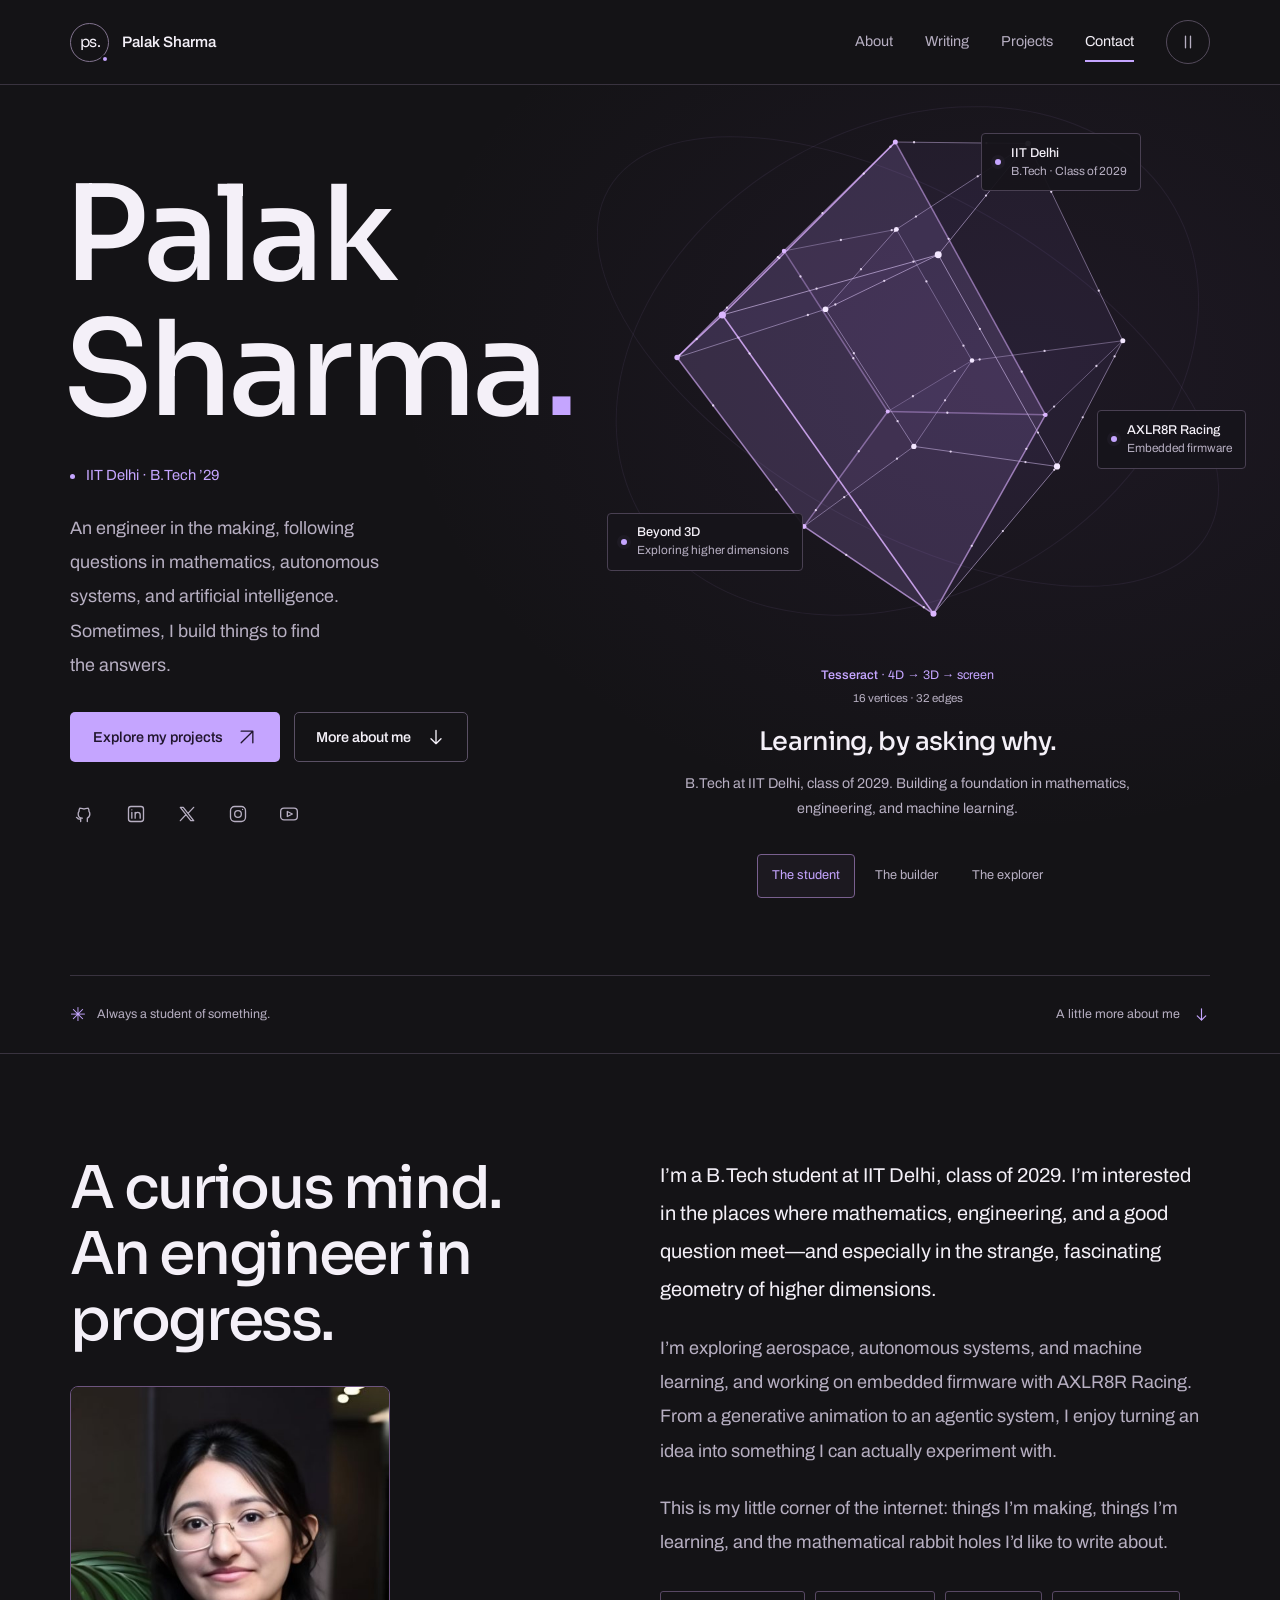
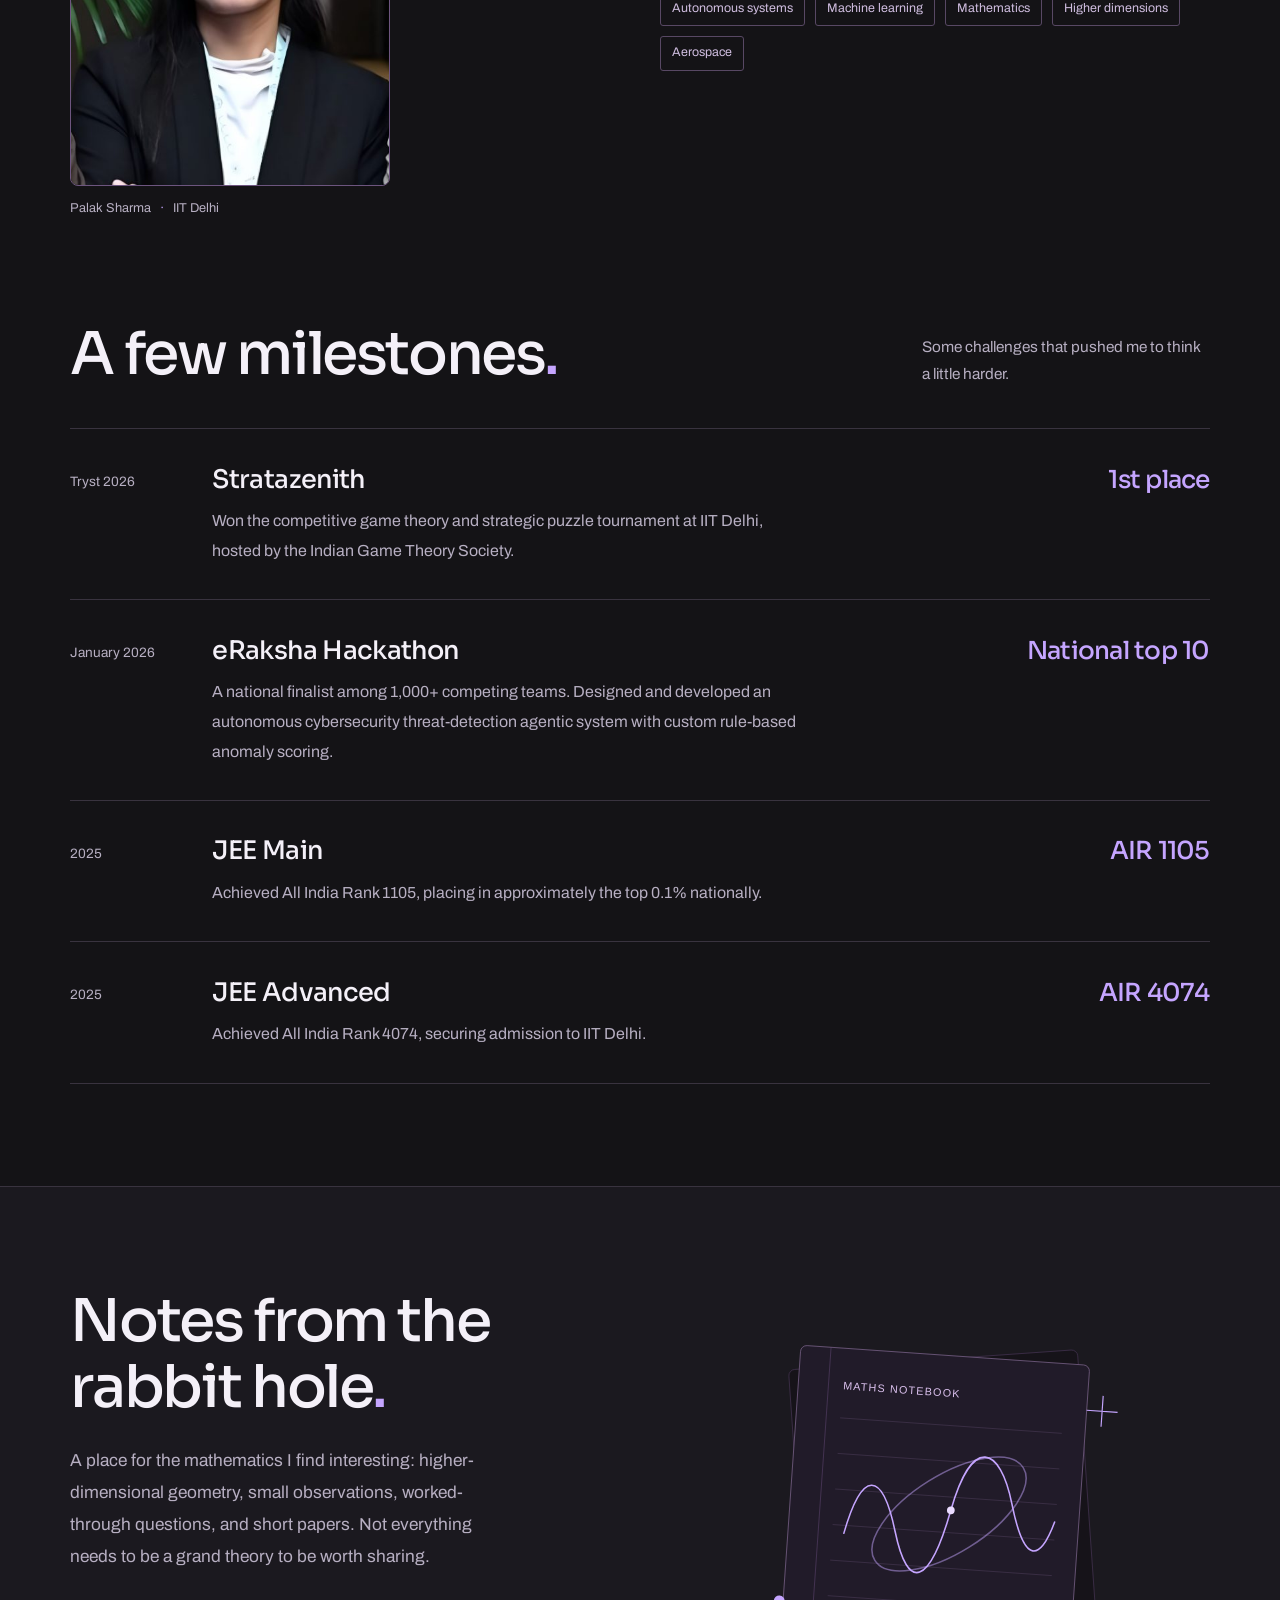
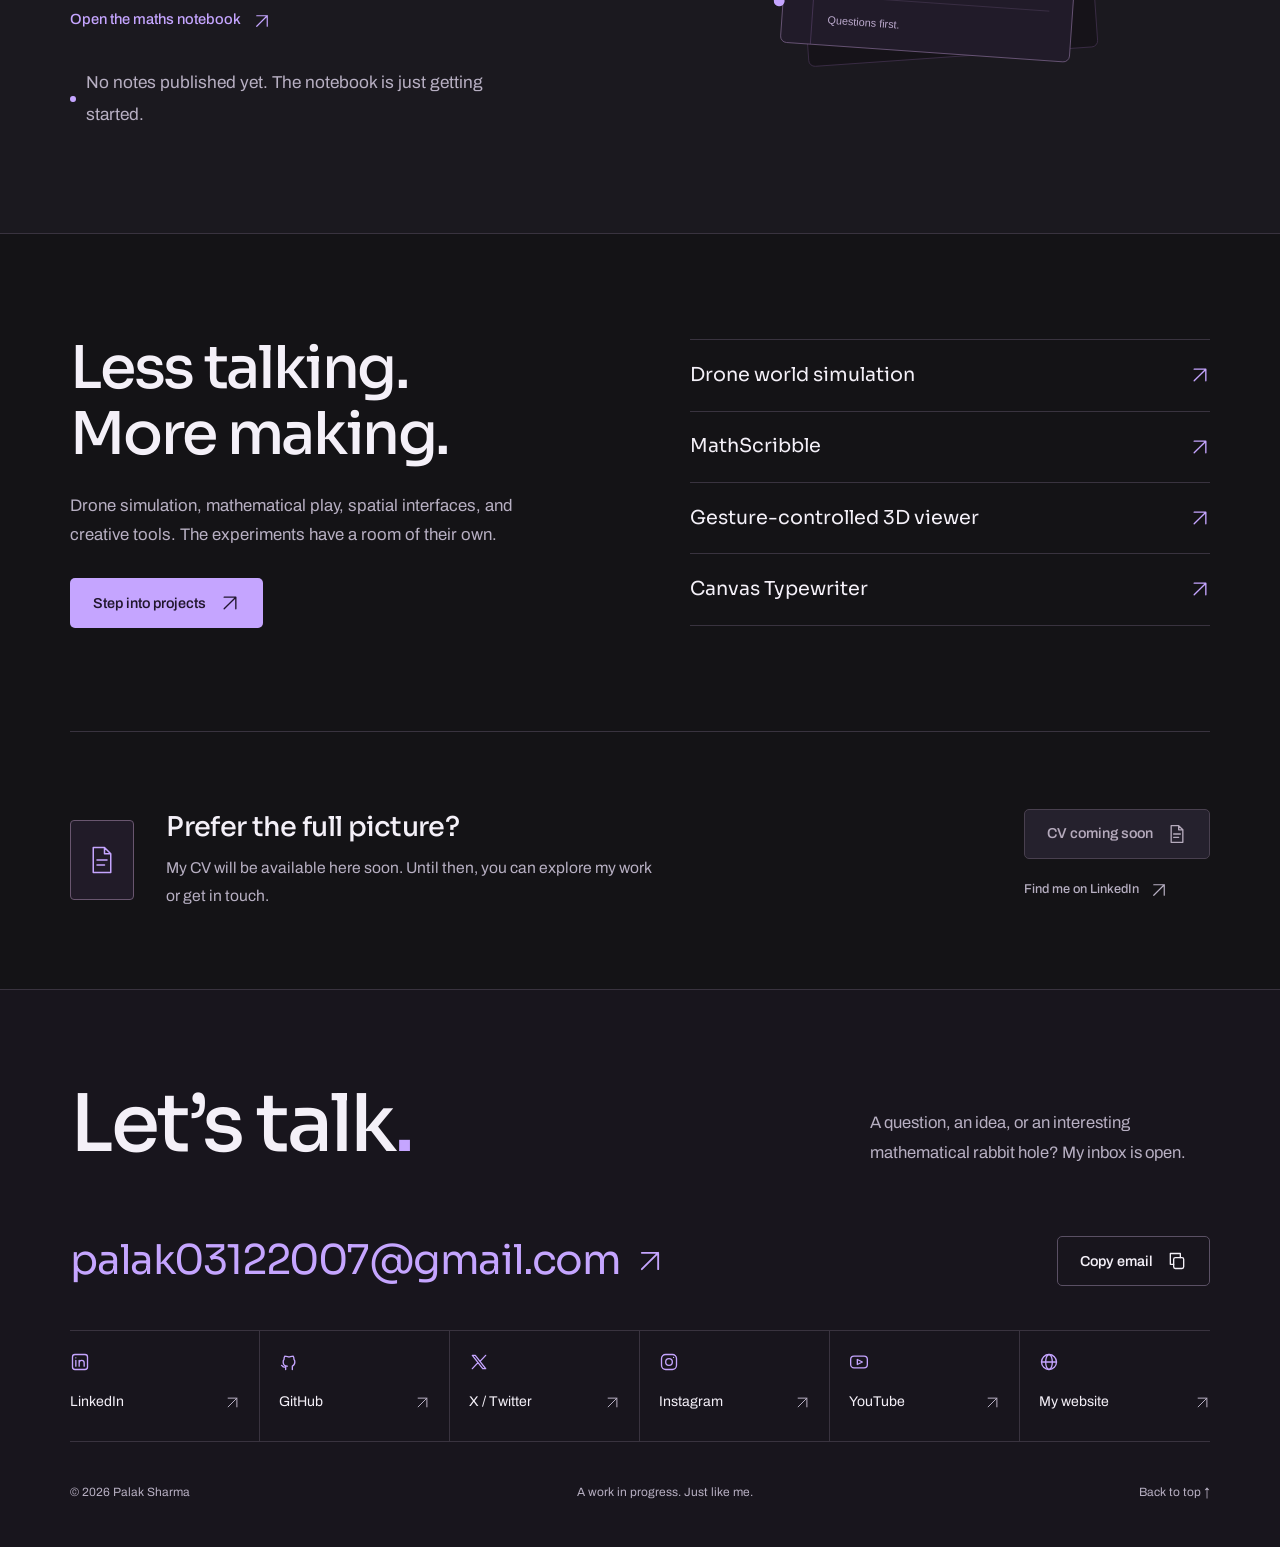
==== commit 44d4a9f0: "Add files via upload" ====
--- a/index.html
+++ b/index.html
@@ -28,7 +28,7 @@
 <div class="hero-art"><figure class="motion-study"><div class="motion-surface"><img class="motion-fallback" src="assets/orbit.svg" alt="" width="640" height="560" aria-hidden="true"><canvas class="motion-canvas" id="motion-canvas" role="img" aria-label="A rotating four-dimensional tesseract, projected into three dimensions and then onto your screen. The Student, Builder, and Explorer buttons explore other 4D forms and parts of Palak’s story.">A four-dimensional tesseract shown as a perspective projection, alongside information about Palak as a student, builder, and explorer.</canvas>
 <div class="orbit-label top"><span class="orbit-dot" aria-hidden="true"></span><span><strong>IIT Delhi</strong>B.Tech · Class of 2029</span></div><div class="orbit-label right"><span class="orbit-dot" aria-hidden="true"></span><span><strong>AXLR8R Racing</strong>Embedded firmware</span></div><div class="orbit-label left"><span class="orbit-dot" aria-hidden="true"></span><span><strong>Beyond 3D</strong>Exploring higher dimensions</span></div></div>
 <figcaption class="story-panel" id="profile-story"><p class="dimension-caption"><span data-dimension-name>Tesseract</span><span aria-hidden="true"> · </span><span>4D → 3D → screen</span></p><p class="dimension-detail" data-dimension-detail>16 vertices · 32 edges</p><h2 class="story-title" data-story-title>Learning, by asking why.</h2><p class="story-text" data-story-text>B.Tech at IIT Delhi, class of 2029. Building a foundation in mathematics, engineering, and machine learning.</p><div class="study-controls" role="group" aria-label="Explore parts of my story" hidden><button type="button" data-shape="bloom" aria-pressed="true" aria-controls="profile-story">The student</button><button type="button" data-shape="orbit" aria-pressed="false" aria-controls="profile-story">The builder</button><button type="button" data-shape="wave" aria-pressed="false" aria-controls="profile-story">The explorer</button></div><span id="story-status" class="story-status" aria-live="polite" aria-atomic="true"></span></figcaption></figure></div>
-</div><div class="container hero-foot"><span><span class="small-star" aria-hidden="true">✳</span>Always a student of something.</span><a href="#about">A little more about me <svg class="icon" aria-hidden="true"><use href="#i-down"/></svg></a></div></section><section class="section about-section" id="about" aria-labelledby="about-title"><div class="container about-grid"><div class="about-heading"><h2 id="about-title">A curious mind.<br>An engineer in progress.</h2><figure class="portrait-frame"><img src="mypiccc.jpg" alt="Portrait of Palak Sharma" width="460" height="460" loading="lazy" decoding="async"><figcaption>Palak Sharma <span aria-hidden="true">·</span> IIT Delhi</figcaption></figure></div><div class="about-copy"><div data-about><p>I’m a B.Tech student at IIT Delhi, class of 2029. I’m interested in the places where mathematics, engineering, and a good question meet—and especially in the strange, fascinating geometry of higher dimensions.</p><p>I’m exploring aerospace, autonomous systems, and machine learning, and working on embedded firmware with AXLR8R Racing. From a generative animation to an agentic system, I enjoy turning an idea into something I can actually experiment with.</p><p>This is my little corner of the internet: things I’m making, things I’m learning, and the mathematical rabbit holes I’d like to write about.</p></div><div class="interests" role="group" aria-label="Interests"><span>Autonomous systems</span><span>Machine learning</span><span>Mathematics</span><span>Higher dimensions</span><span>Aerospace</span></div></div></div></section>
+</div><div class="container hero-foot"><span><span class="small-star" aria-hidden="true">✳</span>Always a student of something.</span><a href="#about">A little more about me <svg class="icon" aria-hidden="true"><use href="#i-down"/></svg></a></div></section><section class="section about-section" id="about" aria-labelledby="about-title"><div class="container about-grid"><div class="about-heading"><h2 id="about-title">A curious mind.<br>An engineer in progress.</h2><figure class="portrait-frame"><img src="assets/palak-portrait.jpg" srcset="assets/palak-portrait-480.jpg 480w, assets/palak-portrait.jpg 960w" sizes="(max-width: 480px) 300px, 320px" alt="Portrait of Palak Sharma" width="960" height="1200" loading="lazy" decoding="async"><figcaption>Palak Sharma <span aria-hidden="true">·</span> IIT Delhi</figcaption></figure></div><div class="about-copy"><div data-about><p>I’m a B.Tech student at IIT Delhi, class of 2029. I’m interested in the places where mathematics, engineering, and a good question meet—and especially in the strange, fascinating geometry of higher dimensions.</p><p>I’m exploring aerospace, autonomous systems, and machine learning, and working on embedded firmware with AXLR8R Racing. From a generative animation to an agentic system, I enjoy turning an idea into something I can actually experiment with.</p><p>This is my little corner of the internet: things I’m making, things I’m learning, and the mathematical rabbit holes I’d like to write about.</p></div><div class="interests" role="group" aria-label="Interests"><span>Autonomous systems</span><span>Machine learning</span><span>Mathematics</span><span>Higher dimensions</span><span>Aerospace</span></div></div></div></section>
 <section class="section achievements-section" id="achievements" aria-labelledby="achievements-title"><div class="container"><div class="achievements-heading"><h2 id="achievements-title">A few milestones<span class="accent">.</span></h2><p>Some challenges that pushed me to think a little harder.</p></div><ul class="achievement-list" data-achievements><li class="achievement"><span class="achievement-period">Tryst 2026</span><div class="achievement-main"><h3>Stratazenith</h3><p class="achievement-description">Won the competitive game theory and strategic puzzle tournament at IIT Delhi, hosted by the Indian Game Theory Society.</p></div><strong class="achievement-result">1st place</strong></li><li class="achievement"><span class="achievement-period">January 2026</span><div class="achievement-main"><h3>eRaksha Hackathon</h3><p class="achievement-description">A national finalist among 1,000+ competing teams. Designed and developed an autonomous cybersecurity threat-detection agentic system with custom rule-based anomaly scoring.</p></div><strong class="achievement-result">National top 10</strong></li><li class="achievement"><span class="achievement-period">2025</span><div class="achievement-main"><h3>JEE Main</h3><p class="achievement-description">Achieved All India Rank 1105, placing in approximately the top 0.1% nationally.</p></div><strong class="achievement-result">AIR 1105</strong></li><li class="achievement"><span class="achievement-period">2025</span><div class="achievement-main"><h3>JEE Advanced</h3><p class="achievement-description">Achieved All India Rank 4074, securing admission to IIT Delhi.</p></div><strong class="achievement-result">AIR 4074</strong></li></ul></div></section><section class="section writing-section" id="writing" aria-labelledby="writing-title"><div class="container"><div class="writing-grid"><div class="writing-heading"><h2 id="writing-title">Notes from the<br>rabbit hole<span class="accent">.</span></h2><p>A place for the mathematics I find interesting: higher-dimensional geometry, small observations, worked-through questions, and short papers. Not everything needs to be a grand theory to be worth sharing.</p><a class="text-link" href="writing.html"><span>Open the maths notebook</span><svg class="icon" aria-hidden="true"><use href="#i-arrow"/></svg></a><p class="notebook-status" data-writing-empty>No notes published yet. The notebook is just getting started.</p></div><div class="notebook-art"><img src="assets/notebook.svg" alt="An original illustration of an open mathematical notebook with a looping lavender curve" width="620" height="480" loading="lazy" decoding="async"></div></div><div class="writing-list writing-home-list" data-writing-list data-writing-limit="2" hidden></div></div></section><section class="section container project-portal" id="projects" aria-labelledby="projects-title"><div><h2 id="projects-title">Less talking.<br>More making.</h2><p>Drone simulation, mathematical play, spatial interfaces, and creative tools. The experiments have a room of their own.</p><a class="button button-primary" href="projects.html">Step into projects <svg class="icon" aria-hidden="true"><use href="#i-arrow"/></svg></a></div><ul class="project-index"><li><a href="projects.html#drone-world"><span>Drone world simulation</span><svg class="icon" aria-hidden="true"><use href="#i-arrow"/></svg></a></li><li><a href="projects.html#mathscribble"><span>MathScribble</span><svg class="icon" aria-hidden="true"><use href="#i-arrow"/></svg></a></li><li><a href="projects.html#gesture-viewer"><span>Gesture-controlled 3D viewer</span><svg class="icon" aria-hidden="true"><use href="#i-arrow"/></svg></a></li><li><a href="projects.html#canvas-typewriter"><span>Canvas Typewriter</span><svg class="icon" aria-hidden="true"><use href="#i-arrow"/></svg></a></li></ul></section><section class="cv-section" id="cv" aria-labelledby="cv-title"><div class="container cv-panel"><div class="cv-symbol" aria-hidden="true"><svg class="icon" aria-hidden="true"><use href="#i-file"/></svg></div><div class="cv-copy"><h2 id="cv-title">Prefer the full picture?</h2><p data-cv-description>My CV will be available here soon. Until then, you can explore my work or get in touch.</p></div><div class="cv-action"><button class="button button-disabled" type="button" disabled data-cv-pending>CV coming soon <svg class="icon" aria-hidden="true"><use href="#i-file"/></svg></button><a class="button button-primary" data-cv-download hidden download="Palak-Sharma-CV.pdf">Download CV <svg class="icon" aria-hidden="true"><use href="#i-down"/></svg></a><a class="text-link" href="https://www.linkedin.com/in/palaksharma3/" data-social="linkedin" target="_blank" rel="noopener noreferrer"><span>Find me on LinkedIn</span><svg class="icon" aria-hidden="true"><use href="#i-arrow"/></svg></a></div></div></section></main><footer class="contact-section" id="contact" aria-labelledby="contact-title"><div class="container">
 <div class="contact-heading"><h2 id="contact-title">Let’s talk<span class="accent">.</span></h2><p>A question, an idea, or an interesting mathematical rabbit hole? My inbox is open.</p></div>
 <div class="contact-email-row"><a class="email-link" href="mailto:palak03122007@gmail.com" data-email-link><span data-email>palak03122007@gmail.com</span><svg class="icon" aria-hidden="true"><use href="#i-arrow"/></svg></a><div class="copy-area"><button class="button button-secondary" type="button" data-email-copy hidden>Copy email <svg class="icon" aria-hidden="true"><use href="#i-copy"/></svg></button><span class="copy-status" data-copy-status aria-live="polite" aria-atomic="true"></span></div></div>
--- a/portfolio.css
+++ b/portfolio.css
@@ -122,8 +122,8 @@
 .about-section{border-top:1px solid var(--line)}
 .about-grid{display:grid;grid-template-columns:1fr 1.1fr;gap:clamp(2rem,7vw,7rem)}
 .about-heading h2{max-width:13ch}
-.portrait-frame{width:min(100%,300px);margin-top:2rem}
-.portrait-frame img{display:block;width:100%;height:auto;aspect-ratio:1;object-fit:contain;border:1px solid #6d557f;border-radius:8px;background:var(--surface)}
+.portrait-frame{width:min(100%,320px);margin-top:2rem}
+.portrait-frame img{display:block;width:100%;height:auto;aspect-ratio:4/5;object-fit:cover;object-position:50% 30%;border:1px solid #6d557f;border-radius:8px;background:var(--surface)}
 .portrait-frame figcaption{margin-top:.7rem;display:flex;align-items:center;gap:.55rem;color:var(--muted);font-size:.8rem}
 .portrait-frame figcaption span{color:var(--accent)}
 .about-copy p{font-size:1.13rem;line-height:1.9;color:var(--muted);max-width:65ch}
@@ -256,13 +256,13 @@
 @media(max-width:850px) and (min-width:761px){.hero-layout{min-height:770px}.hero-art{width:72%;right:-14%;top:2.5rem}.hero-copy{width:57%}.hero-title{font-size:clamp(4.8rem,10vw,6rem)}.hero-description{max-width:29ch}.story-panel{width:62%;margin-left:27%}.orbit-label.left{display:none}.orbit-label.top{right:20%;top:8%}.orbit-label.right{right:10%;top:63%}.story-text{font-size:.82rem}.study-controls{gap:0}.study-controls button{padding-inline:.6rem}.hero-actions{gap:.65rem}.hero-actions .button{padding-inline:1rem}}
 @media(max-width:760px){
   html{scroll-padding-top:5rem}.header-inner{min-height:72px;gap:.75rem;flex-wrap:wrap}.brand-name{display:inline}.site-nav{gap:1rem}.js .site-nav{display:none;position:absolute;top:100%;left:0;right:0;background:#1c1921;border-bottom:1px solid var(--line);padding:1rem var(--gutter) 1.3rem;box-shadow:0 14px 28px #00000036}.js .site-nav.is-open{display:flex;flex-wrap:wrap}.site-nav a{padding-inline:.4rem}.site-nav a::after{left:.4rem;right:.4rem}
-  .hero-layout{min-height:0;padding-block:3.4rem 2.5rem}.hero-copy{width:100%;max-width:540px}.hero-title{font-size:clamp(5.3rem,14vw,7rem)}.hero-description{max-width:40ch;font-size:1.1rem}.hero-art{position:relative;right:auto;top:auto;width:100%;max-width:630px;margin:-2.3rem auto 0}.motion-surface{aspect-ratio:1.22}.orbit-label.left{left:6%;bottom:11%;display:flex}.orbit-label.top{right:15%;top:17%}.orbit-label.right{right:0;top:64%}.story-panel{width:90%;max-width:470px;margin:-.5rem auto 0}.story-text{min-height:0;font-size:.95rem}.story-title{font-size:1.5rem}.study-controls{margin-top:1.2rem}.study-controls button{font-size:.85rem}.hero-socials{margin-top:1.4rem}.hero-foot{min-height:74px;font-size:.72rem}.hero-foot>span{max-width:26ch}.about-grid{grid-template-columns:1fr;gap:2rem}.about-heading{display:block}.about-heading h2{max-width:16ch}.portrait-frame{width:min(100%,360px);margin-top:1.75rem}.about-copy p{font-size:1.07rem}.about-copy p:first-child{font-size:1.18rem}
+  .hero-layout{min-height:0;padding-block:3.4rem 2.5rem}.hero-copy{width:100%;max-width:540px}.hero-title{font-size:clamp(5.3rem,14vw,7rem)}.hero-description{max-width:40ch;font-size:1.1rem}.hero-art{position:relative;right:auto;top:auto;width:100%;max-width:630px;margin:-2.3rem auto 0}.motion-surface{aspect-ratio:1.22}.orbit-label.left{left:6%;bottom:11%;display:flex}.orbit-label.top{right:15%;top:17%}.orbit-label.right{right:0;top:64%}.story-panel{width:90%;max-width:470px;margin:-.5rem auto 0}.story-text{min-height:0;font-size:.95rem}.story-title{font-size:1.5rem}.study-controls{margin-top:1.2rem}.study-controls button{font-size:.85rem}.hero-socials{margin-top:1.4rem}.hero-foot{min-height:74px;font-size:.72rem}.hero-foot>span{max-width:26ch}.about-grid{grid-template-columns:1fr;gap:2rem}.about-heading{display:block}.about-heading h2{max-width:16ch}.portrait-frame{width:min(100%,320px);margin-top:1.75rem}.about-copy p{font-size:1.07rem}.about-copy p:first-child{font-size:1.18rem}
   .achievements-heading{align-items:flex-start;flex-direction:column;gap:1rem}.achievements-heading p{max-width:47ch}.achievement{grid-template-columns:1fr auto;grid-template-areas:"date result" "content content";gap:.75rem 1rem;padding-block:1.7rem}.achievement-period{grid-area:date;padding:0}.achievement-main{grid-area:content}.achievement-result{grid-area:result;font-size:1.2rem}.achievement h3{font-size:1.4rem}.achievement-description{font-size:1rem}.writing-grid{grid-template-columns:1fr;gap:1rem}.writing-heading h2{max-width:17ch}.writing-heading>p{max-width:50ch}.notebook-art{min-height:0;max-width:490px;margin:0 auto}.project-portal{grid-template-columns:1fr;gap:2.7rem}.project-portal h2{max-width:16ch}.project-index a{font-size:1.15rem}
   .cv-panel{grid-template-columns:auto 1fr;gap:1.2rem}.cv-action{grid-column:2}.cv-symbol{align-self:start;width:54px;height:68px}.cv-copy h2{font-size:1.5rem}.cv-copy p{font-size:.95rem}.contact-heading{grid-template-columns:1fr;gap:1.3rem;margin-bottom:1.4rem}.contact-heading p{justify-self:start;max-width:47ch}.contact-email-row{align-items:flex-start;flex-direction:column;gap:1.2rem;padding-bottom:2.8rem}.email-link{font-size:clamp(1.35rem,4.7vw,2rem)}.email-link>.icon{width:20px;height:20px}.copy-status{left:0;right:auto}.social-directory{grid-template-columns:repeat(3,1fr)}.social-directory a{padding:1.2rem!important;min-height:105px}.social-directory a:nth-child(3){border-right:0}.social-directory a:nth-child(n+4){border-top:1px solid var(--line)}.footer-bottom{flex-wrap:wrap;font-size:.73rem}
   .page-intro{padding-block:3.4rem 3rem}.page-intro h1{font-size:clamp(3.1rem,9vw,4.8rem)}.page-intro p{font-size:1.08rem}.collection-project{grid-template-columns:1fr;gap:2rem;padding-block:3rem}.project-art{aspect-ratio:1.5}.project-details h2{font-size:2rem}.project-description{font-size:1.04rem}.collection-close{align-items:flex-start;flex-direction:column;gap:1rem}.notebook-empty{grid-template-columns:1fr;gap:2rem}.notebook-empty img{max-width:450px;width:100%;order:-1}.notebook-expect{flex-direction:column;gap:.75rem}
 }
 @media(max-width:480px){
-  .brand-name{font-size:.82rem}.brand-mark{height:35px;width:35px;font-size:.82rem}.hero-layout{padding-top:2.8rem}.hero-title{font-size:clamp(4.4rem,18.3vw,6.3rem)}.hero-role{font-size:.83rem;margin-top:1.2rem}.hero-description{font-size:1.03rem;line-height:1.85;max-width:35ch;margin-top:1.1rem}.hero-actions{gap:.65rem;margin-top:1.5rem}.hero-actions .button{font-size:.84rem;padding-inline:1rem}.hero-socials{gap:.3rem}.hero-art{margin-top:-.6rem}.motion-surface{aspect-ratio:1.03}.orbit-label{font-size:.6rem;padding:.45rem .6rem;gap:.5rem}.orbit-label strong{font-size:.68rem}.orbit-label.top{right:4%;top:14%}.orbit-label.right{right:-2%;top:65%}.orbit-label.left{left:-2%;bottom:17%}.story-panel{width:100%;margin-top:.3rem}.story-title{font-size:1.3rem}.story-text{font-size:.87rem}.study-controls{gap:.2rem}.study-controls button{padding-inline:.75rem;font-size:.78rem}.hero-foot>span{max-width:21ch;font-size:.68rem}.hero-foot a{font-size:.7rem;gap:.4rem}.section-heading{align-items:flex-start;flex-direction:column;gap:1rem}.section-heading p{margin-top:1rem}.portrait-frame{width:100%;max-width:330px}.about-copy p:first-child{font-size:1.14rem}.about-copy p{font-size:1.02rem}.interests{gap:.5rem}.interests span{font-size:.73rem}.achievement-result{font-size:1.08rem}.achievement-period{font-size:.79rem}.writing-heading>p{font-size:1.02rem}.notebook-art{margin-top:1rem}.project-index a{font-size:1.06rem}.cv-action{grid-column:1/-1;margin-top:.5rem}.cv-copy p{font-size:.89rem}.contact-heading h2{font-size:3.2rem}.contact-heading p{font-size:1rem}.email-link{font-size:clamp(1.05rem,4.45vw,1.35rem);gap:.6rem}.social-directory{grid-template-columns:1fr 1fr}.social-directory a:nth-child(3){border-right:1px solid var(--line)}.social-directory a:nth-child(2n){border-right:0}.social-directory a:nth-child(n+3){border-top:1px solid var(--line)}.social-directory a:nth-child(n+4){border-top:1px solid var(--line)}.footer-note{width:100%;order:3}.filter-bar{align-items:flex-start}.project-filters{gap:.25rem}.project-filters button{padding-inline:.7rem;font-size:.77rem}.page-intro h1{font-size:clamp(2.6rem,11.4vw,3.8rem)}.page-intro p{font-size:1.02rem}.project-art{aspect-ratio:1.2}.notebook-page{padding-top:2rem}.notebook-empty{gap:1.7rem}.notebook-empty p{font-size:1.02rem}
+  .brand-name{font-size:.82rem}.brand-mark{height:35px;width:35px;font-size:.82rem}.hero-layout{padding-top:2.8rem}.hero-title{font-size:clamp(4.4rem,18.3vw,6.3rem)}.hero-role{font-size:.83rem;margin-top:1.2rem}.hero-description{font-size:1.03rem;line-height:1.85;max-width:35ch;margin-top:1.1rem}.hero-actions{gap:.65rem;margin-top:1.5rem}.hero-actions .button{font-size:.84rem;padding-inline:1rem}.hero-socials{gap:.3rem}.hero-art{margin-top:-.6rem}.motion-surface{aspect-ratio:1.03}.orbit-label{font-size:.6rem;padding:.45rem .6rem;gap:.5rem}.orbit-label strong{font-size:.68rem}.orbit-label.top{right:4%;top:14%}.orbit-label.right{right:-2%;top:65%}.orbit-label.left{left:-2%;bottom:17%}.story-panel{width:100%;margin-top:.3rem}.story-title{font-size:1.3rem}.story-text{font-size:.87rem}.study-controls{gap:.2rem}.study-controls button{padding-inline:.75rem;font-size:.78rem}.hero-foot>span{max-width:21ch;font-size:.68rem}.hero-foot a{font-size:.7rem;gap:.4rem}.section-heading{align-items:flex-start;flex-direction:column;gap:1rem}.section-heading p{margin-top:1rem}.portrait-frame{width:100%;max-width:300px}.about-copy p:first-child{font-size:1.14rem}.about-copy p{font-size:1.02rem}.interests{gap:.5rem}.interests span{font-size:.73rem}.achievement-result{font-size:1.08rem}.achievement-period{font-size:.79rem}.writing-heading>p{font-size:1.02rem}.notebook-art{margin-top:1rem}.project-index a{font-size:1.06rem}.cv-action{grid-column:1/-1;margin-top:.5rem}.cv-copy p{font-size:.89rem}.contact-heading h2{font-size:3.2rem}.contact-heading p{font-size:1rem}.email-link{font-size:clamp(1.05rem,4.45vw,1.35rem);gap:.6rem}.social-directory{grid-template-columns:1fr 1fr}.social-directory a:nth-child(3){border-right:1px solid var(--line)}.social-directory a:nth-child(2n){border-right:0}.social-directory a:nth-child(n+3){border-top:1px solid var(--line)}.social-directory a:nth-child(n+4){border-top:1px solid var(--line)}.footer-note{width:100%;order:3}.filter-bar{align-items:flex-start}.project-filters{gap:.25rem}.project-filters button{padding-inline:.7rem;font-size:.77rem}.page-intro h1{font-size:clamp(2.6rem,11.4vw,3.8rem)}.page-intro p{font-size:1.02rem}.project-art{aspect-ratio:1.2}.notebook-page{padding-top:2rem}.notebook-empty{gap:1.7rem}.notebook-empty p{font-size:1.02rem}
 }
 @media(prefers-reduced-motion:reduce){html{scroll-behavior:auto!important}*,*::before,*::after{animation-duration:.001ms!important;animation-iteration-count:1!important;transition-duration:.001ms!important}}
 html[data-motion="off"]{scroll-behavior:auto}
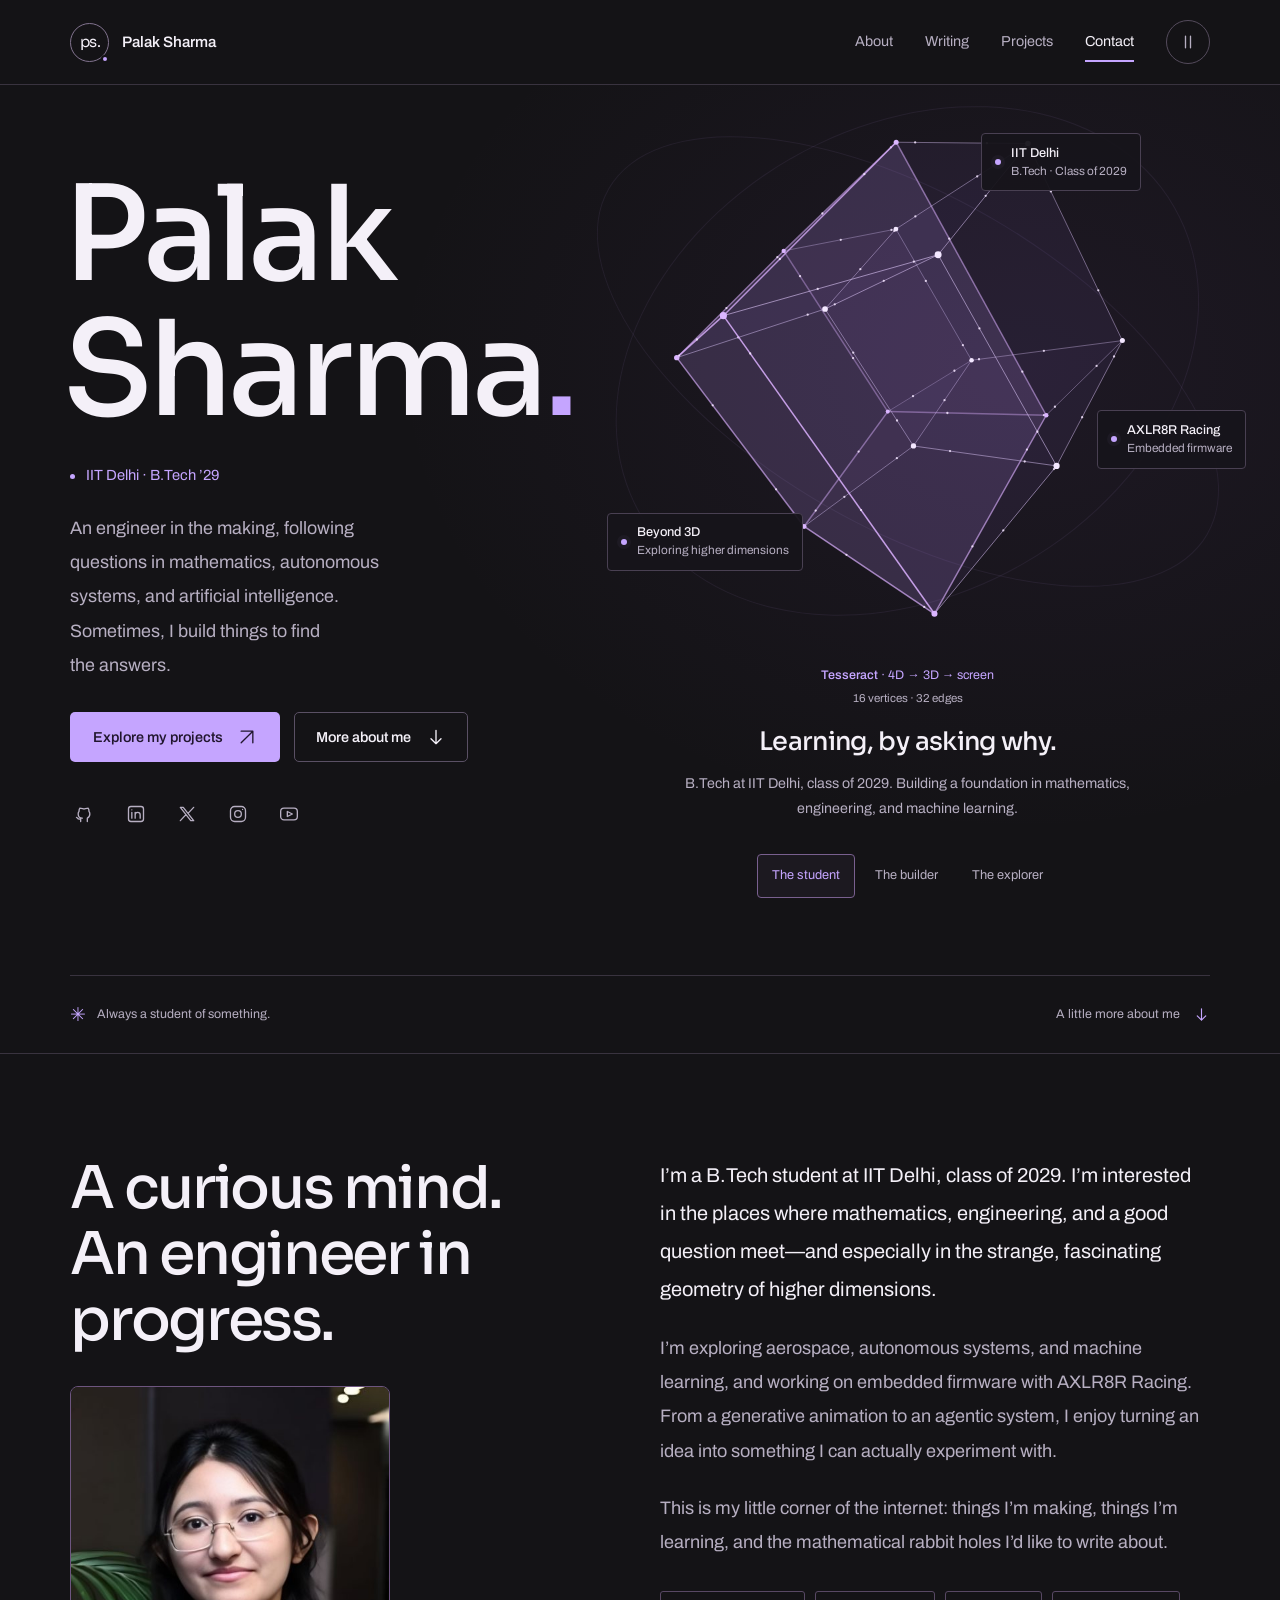
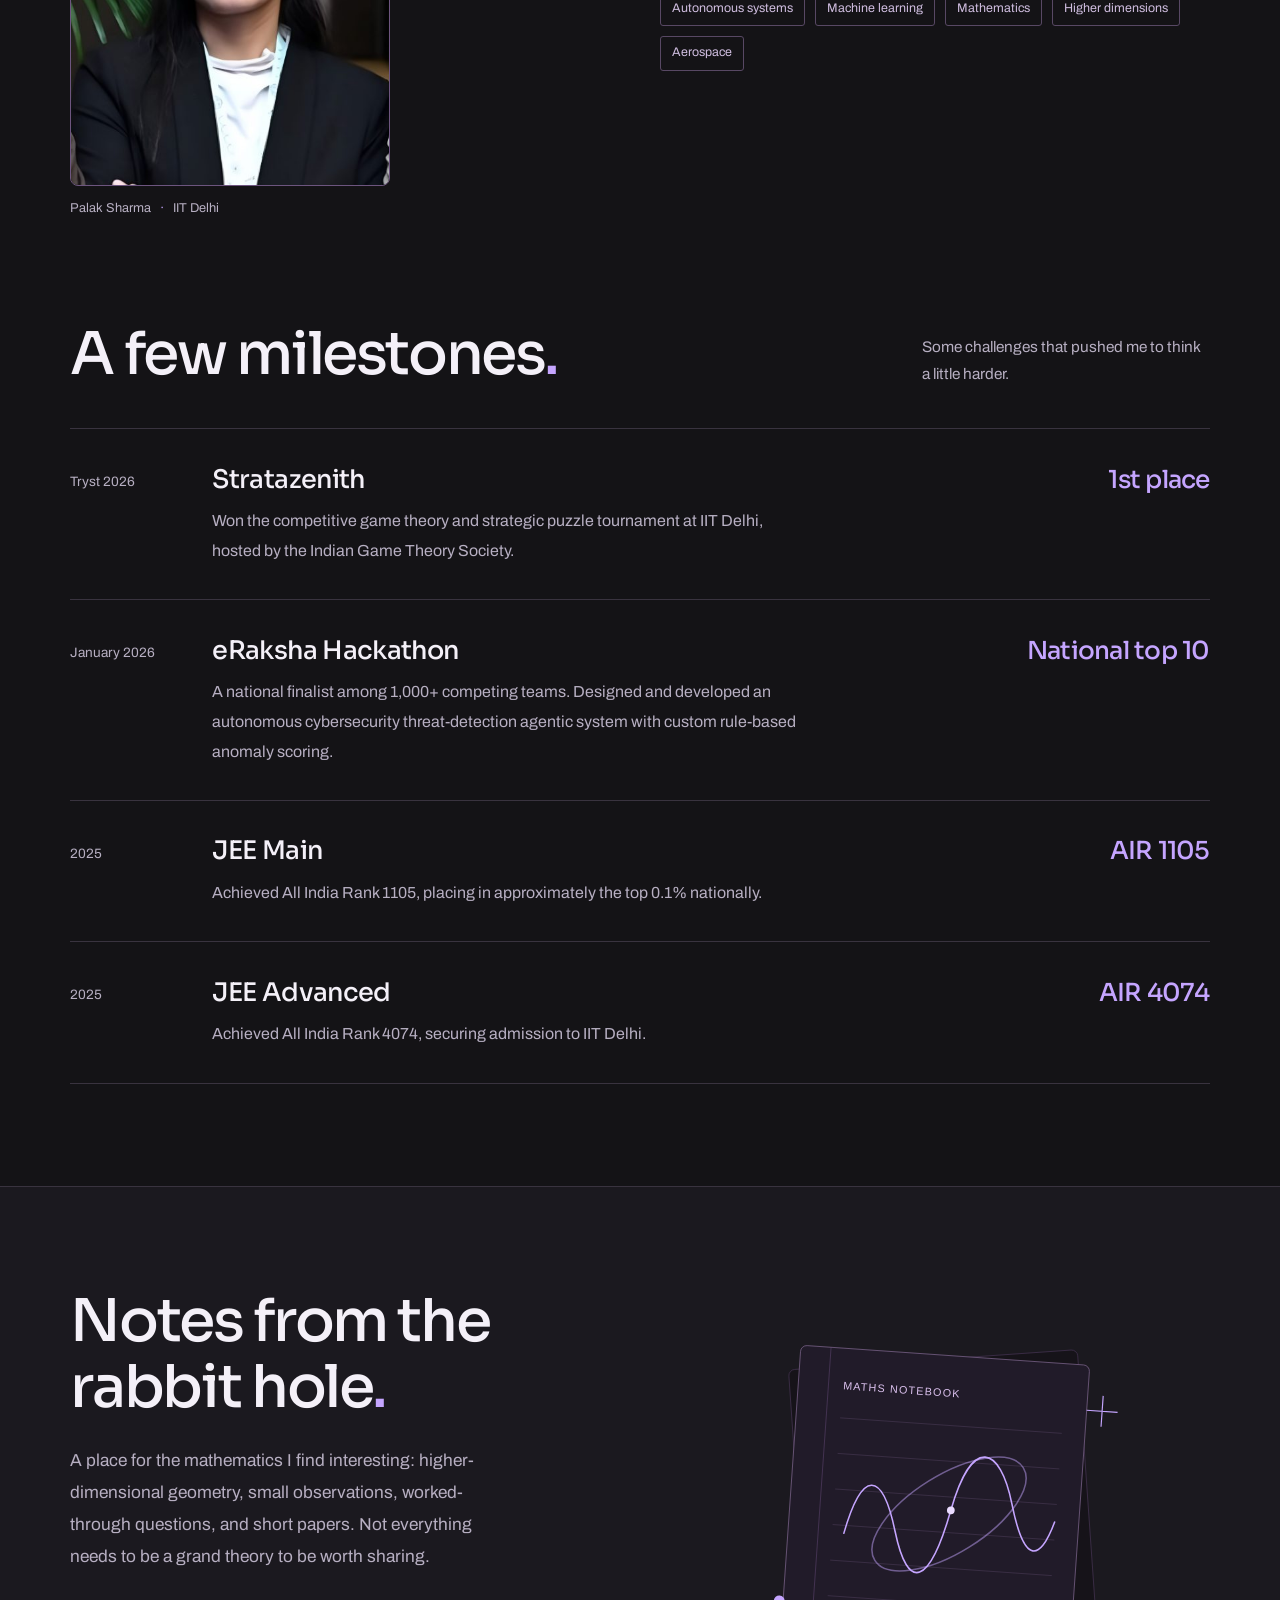
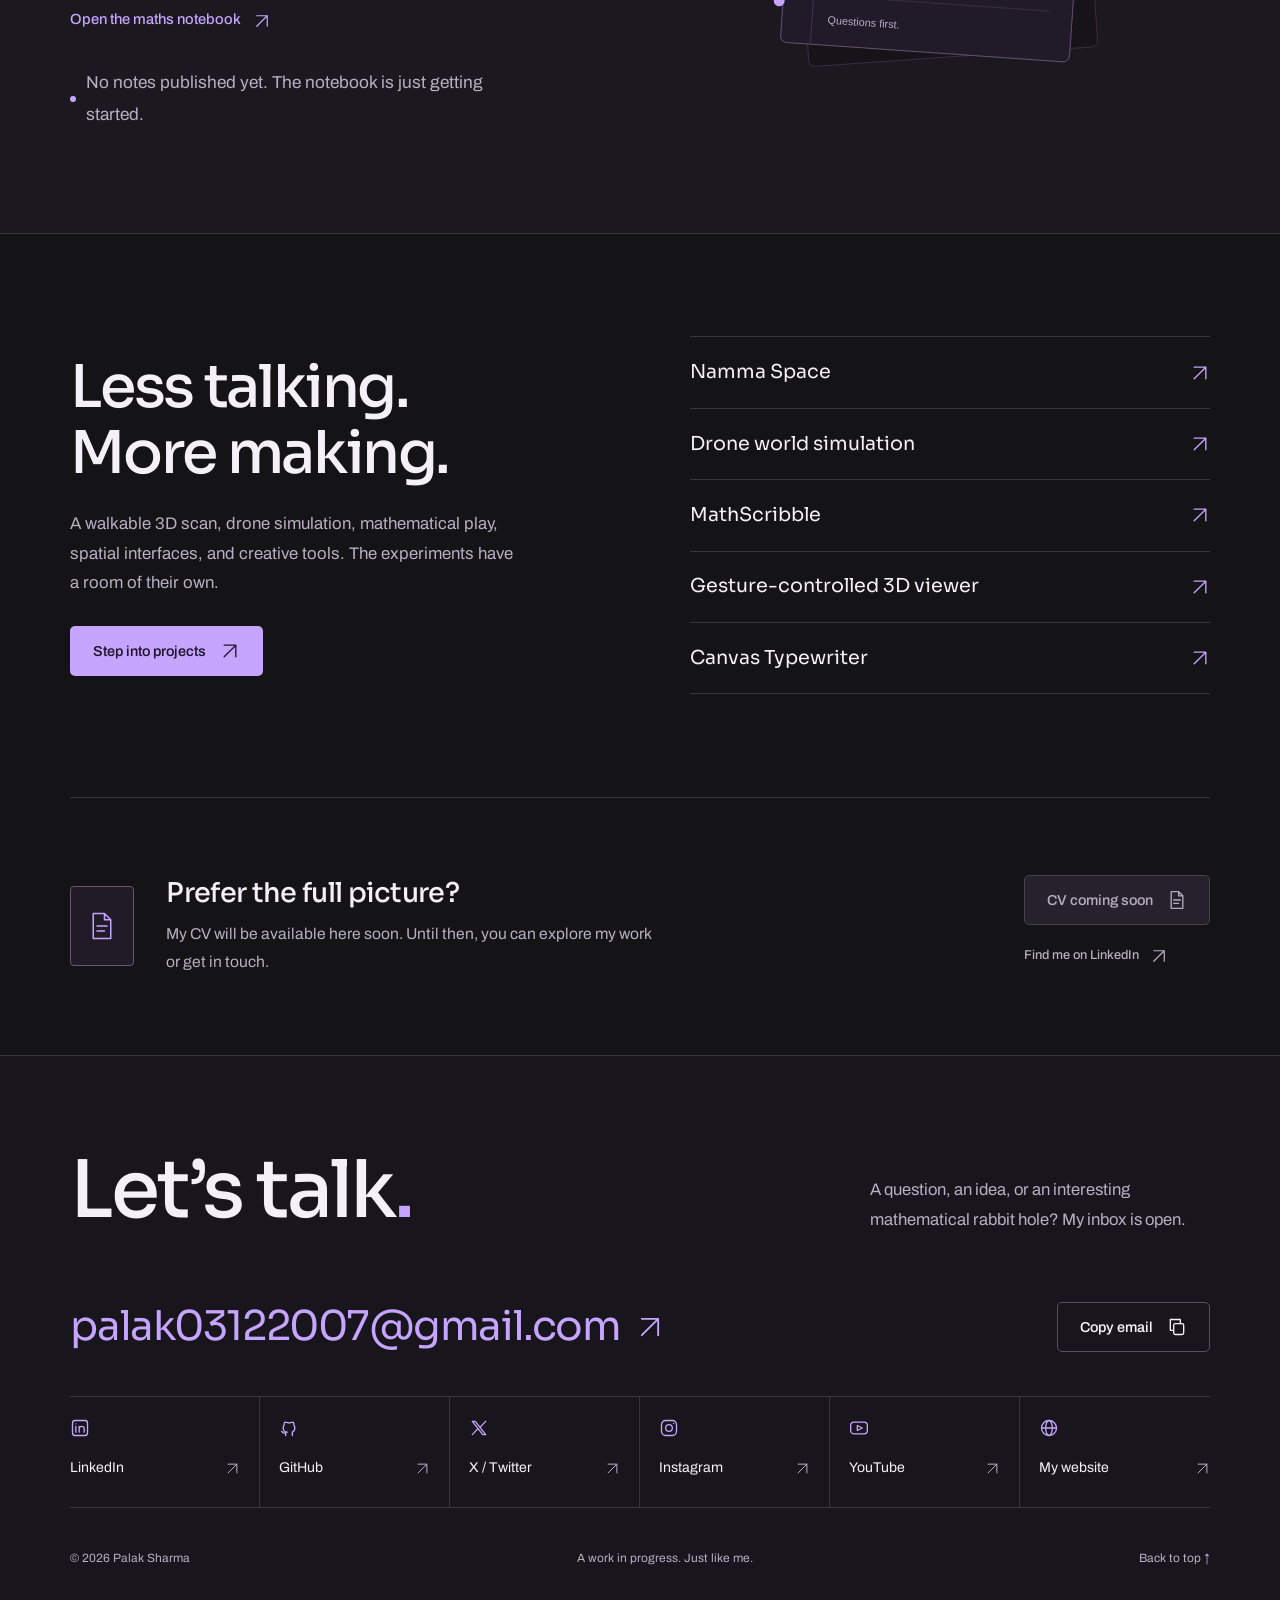
==== commit 66e90ecc: "Add files via upload" ====
--- a/index.html
+++ b/index.html
@@ -29,7 +29,7 @@
 <div class="orbit-label top"><span class="orbit-dot" aria-hidden="true"></span><span><strong>IIT Delhi</strong>B.Tech · Class of 2029</span></div><div class="orbit-label right"><span class="orbit-dot" aria-hidden="true"></span><span><strong>AXLR8R Racing</strong>Embedded firmware</span></div><div class="orbit-label left"><span class="orbit-dot" aria-hidden="true"></span><span><strong>Beyond 3D</strong>Exploring higher dimensions</span></div></div>
 <figcaption class="story-panel" id="profile-story"><p class="dimension-caption"><span data-dimension-name>Tesseract</span><span aria-hidden="true"> · </span><span>4D → 3D → screen</span></p><p class="dimension-detail" data-dimension-detail>16 vertices · 32 edges</p><h2 class="story-title" data-story-title>Learning, by asking why.</h2><p class="story-text" data-story-text>B.Tech at IIT Delhi, class of 2029. Building a foundation in mathematics, engineering, and machine learning.</p><div class="study-controls" role="group" aria-label="Explore parts of my story" hidden><button type="button" data-shape="bloom" aria-pressed="true" aria-controls="profile-story">The student</button><button type="button" data-shape="orbit" aria-pressed="false" aria-controls="profile-story">The builder</button><button type="button" data-shape="wave" aria-pressed="false" aria-controls="profile-story">The explorer</button></div><span id="story-status" class="story-status" aria-live="polite" aria-atomic="true"></span></figcaption></figure></div>
 </div><div class="container hero-foot"><span><span class="small-star" aria-hidden="true">✳</span>Always a student of something.</span><a href="#about">A little more about me <svg class="icon" aria-hidden="true"><use href="#i-down"/></svg></a></div></section><section class="section about-section" id="about" aria-labelledby="about-title"><div class="container about-grid"><div class="about-heading"><h2 id="about-title">A curious mind.<br>An engineer in progress.</h2><figure class="portrait-frame"><img src="assets/palak-portrait.jpg" srcset="assets/palak-portrait-480.jpg 480w, assets/palak-portrait.jpg 960w" sizes="(max-width: 480px) 300px, 320px" alt="Portrait of Palak Sharma" width="960" height="1200" loading="lazy" decoding="async"><figcaption>Palak Sharma <span aria-hidden="true">·</span> IIT Delhi</figcaption></figure></div><div class="about-copy"><div data-about><p>I’m a B.Tech student at IIT Delhi, class of 2029. I’m interested in the places where mathematics, engineering, and a good question meet—and especially in the strange, fascinating geometry of higher dimensions.</p><p>I’m exploring aerospace, autonomous systems, and machine learning, and working on embedded firmware with AXLR8R Racing. From a generative animation to an agentic system, I enjoy turning an idea into something I can actually experiment with.</p><p>This is my little corner of the internet: things I’m making, things I’m learning, and the mathematical rabbit holes I’d like to write about.</p></div><div class="interests" role="group" aria-label="Interests"><span>Autonomous systems</span><span>Machine learning</span><span>Mathematics</span><span>Higher dimensions</span><span>Aerospace</span></div></div></div></section>
-<section class="section achievements-section" id="achievements" aria-labelledby="achievements-title"><div class="container"><div class="achievements-heading"><h2 id="achievements-title">A few milestones<span class="accent">.</span></h2><p>Some challenges that pushed me to think a little harder.</p></div><ul class="achievement-list" data-achievements><li class="achievement"><span class="achievement-period">Tryst 2026</span><div class="achievement-main"><h3>Stratazenith</h3><p class="achievement-description">Won the competitive game theory and strategic puzzle tournament at IIT Delhi, hosted by the Indian Game Theory Society.</p></div><strong class="achievement-result">1st place</strong></li><li class="achievement"><span class="achievement-period">January 2026</span><div class="achievement-main"><h3>eRaksha Hackathon</h3><p class="achievement-description">A national finalist among 1,000+ competing teams. Designed and developed an autonomous cybersecurity threat-detection agentic system with custom rule-based anomaly scoring.</p></div><strong class="achievement-result">National top 10</strong></li><li class="achievement"><span class="achievement-period">2025</span><div class="achievement-main"><h3>JEE Main</h3><p class="achievement-description">Achieved All India Rank 1105, placing in approximately the top 0.1% nationally.</p></div><strong class="achievement-result">AIR 1105</strong></li><li class="achievement"><span class="achievement-period">2025</span><div class="achievement-main"><h3>JEE Advanced</h3><p class="achievement-description">Achieved All India Rank 4074, securing admission to IIT Delhi.</p></div><strong class="achievement-result">AIR 4074</strong></li></ul></div></section><section class="section writing-section" id="writing" aria-labelledby="writing-title"><div class="container"><div class="writing-grid"><div class="writing-heading"><h2 id="writing-title">Notes from the<br>rabbit hole<span class="accent">.</span></h2><p>A place for the mathematics I find interesting: higher-dimensional geometry, small observations, worked-through questions, and short papers. Not everything needs to be a grand theory to be worth sharing.</p><a class="text-link" href="writing.html"><span>Open the maths notebook</span><svg class="icon" aria-hidden="true"><use href="#i-arrow"/></svg></a><p class="notebook-status" data-writing-empty>No notes published yet. The notebook is just getting started.</p></div><div class="notebook-art"><img src="assets/notebook.svg" alt="An original illustration of an open mathematical notebook with a looping lavender curve" width="620" height="480" loading="lazy" decoding="async"></div></div><div class="writing-list writing-home-list" data-writing-list data-writing-limit="2" hidden></div></div></section><section class="section container project-portal" id="projects" aria-labelledby="projects-title"><div><h2 id="projects-title">Less talking.<br>More making.</h2><p>Drone simulation, mathematical play, spatial interfaces, and creative tools. The experiments have a room of their own.</p><a class="button button-primary" href="projects.html">Step into projects <svg class="icon" aria-hidden="true"><use href="#i-arrow"/></svg></a></div><ul class="project-index"><li><a href="projects.html#drone-world"><span>Drone world simulation</span><svg class="icon" aria-hidden="true"><use href="#i-arrow"/></svg></a></li><li><a href="projects.html#mathscribble"><span>MathScribble</span><svg class="icon" aria-hidden="true"><use href="#i-arrow"/></svg></a></li><li><a href="projects.html#gesture-viewer"><span>Gesture-controlled 3D viewer</span><svg class="icon" aria-hidden="true"><use href="#i-arrow"/></svg></a></li><li><a href="projects.html#canvas-typewriter"><span>Canvas Typewriter</span><svg class="icon" aria-hidden="true"><use href="#i-arrow"/></svg></a></li></ul></section><section class="cv-section" id="cv" aria-labelledby="cv-title"><div class="container cv-panel"><div class="cv-symbol" aria-hidden="true"><svg class="icon" aria-hidden="true"><use href="#i-file"/></svg></div><div class="cv-copy"><h2 id="cv-title">Prefer the full picture?</h2><p data-cv-description>My CV will be available here soon. Until then, you can explore my work or get in touch.</p></div><div class="cv-action"><button class="button button-disabled" type="button" disabled data-cv-pending>CV coming soon <svg class="icon" aria-hidden="true"><use href="#i-file"/></svg></button><a class="button button-primary" data-cv-download hidden download="Palak-Sharma-CV.pdf">Download CV <svg class="icon" aria-hidden="true"><use href="#i-down"/></svg></a><a class="text-link" href="https://www.linkedin.com/in/palaksharma3/" data-social="linkedin" target="_blank" rel="noopener noreferrer"><span>Find me on LinkedIn</span><svg class="icon" aria-hidden="true"><use href="#i-arrow"/></svg></a></div></div></section></main><footer class="contact-section" id="contact" aria-labelledby="contact-title"><div class="container">
+<section class="section achievements-section" id="achievements" aria-labelledby="achievements-title"><div class="container"><div class="achievements-heading"><h2 id="achievements-title">A few milestones<span class="accent">.</span></h2><p>Some challenges that pushed me to think a little harder.</p></div><ul class="achievement-list" data-achievements><li class="achievement"><span class="achievement-period">Tryst 2026</span><div class="achievement-main"><h3>Stratazenith</h3><p class="achievement-description">Won the competitive game theory and strategic puzzle tournament at IIT Delhi, hosted by the Indian Game Theory Society.</p></div><strong class="achievement-result">1st place</strong></li><li class="achievement"><span class="achievement-period">January 2026</span><div class="achievement-main"><h3>eRaksha Hackathon</h3><p class="achievement-description">A national finalist among 1,000+ competing teams. Designed and developed an autonomous cybersecurity threat-detection agentic system with custom rule-based anomaly scoring.</p></div><strong class="achievement-result">National top 10</strong></li><li class="achievement"><span class="achievement-period">2025</span><div class="achievement-main"><h3>JEE Main</h3><p class="achievement-description">Achieved All India Rank 1105, placing in approximately the top 0.1% nationally.</p></div><strong class="achievement-result">AIR 1105</strong></li><li class="achievement"><span class="achievement-period">2025</span><div class="achievement-main"><h3>JEE Advanced</h3><p class="achievement-description">Achieved All India Rank 4074, securing admission to IIT Delhi.</p></div><strong class="achievement-result">AIR 4074</strong></li></ul></div></section><section class="section writing-section" id="writing" aria-labelledby="writing-title"><div class="container"><div class="writing-grid"><div class="writing-heading"><h2 id="writing-title">Notes from the<br>rabbit hole<span class="accent">.</span></h2><p>A place for the mathematics I find interesting: higher-dimensional geometry, small observations, worked-through questions, and short papers. Not everything needs to be a grand theory to be worth sharing.</p><a class="text-link" href="writing.html"><span>Open the maths notebook</span><svg class="icon" aria-hidden="true"><use href="#i-arrow"/></svg></a><p class="notebook-status" data-writing-empty>No notes published yet. The notebook is just getting started.</p></div><div class="notebook-art"><img src="assets/notebook.svg" alt="An original illustration of an open mathematical notebook with a looping lavender curve" width="620" height="480" loading="lazy" decoding="async"></div></div><div class="writing-list writing-home-list" data-writing-list data-writing-limit="2" hidden></div></div></section><section class="section container project-portal" id="projects" aria-labelledby="projects-title"><div><h2 id="projects-title">Less talking.<br>More making.</h2><p>A walkable 3D scan, drone simulation, mathematical play, spatial interfaces, and creative tools. The experiments have a room of their own.</p><a class="button button-primary" href="projects.html">Step into projects <svg class="icon" aria-hidden="true"><use href="#i-arrow"/></svg></a></div><ul class="project-index"><li><a href="projects.html#namma-space"><span>Namma Space</span><svg class="icon" aria-hidden="true"><use href="#i-arrow"/></svg></a></li><li><a href="projects.html#drone-world"><span>Drone world simulation</span><svg class="icon" aria-hidden="true"><use href="#i-arrow"/></svg></a></li><li><a href="projects.html#mathscribble"><span>MathScribble</span><svg class="icon" aria-hidden="true"><use href="#i-arrow"/></svg></a></li><li><a href="projects.html#gesture-viewer"><span>Gesture-controlled 3D viewer</span><svg class="icon" aria-hidden="true"><use href="#i-arrow"/></svg></a></li><li><a href="projects.html#canvas-typewriter"><span>Canvas Typewriter</span><svg class="icon" aria-hidden="true"><use href="#i-arrow"/></svg></a></li></ul></section><section class="cv-section" id="cv" aria-labelledby="cv-title"><div class="container cv-panel"><div class="cv-symbol" aria-hidden="true"><svg class="icon" aria-hidden="true"><use href="#i-file"/></svg></div><div class="cv-copy"><h2 id="cv-title">Prefer the full picture?</h2><p data-cv-description>My CV will be available here soon. Until then, you can explore my work or get in touch.</p></div><div class="cv-action"><button class="button button-disabled" type="button" disabled data-cv-pending>CV coming soon <svg class="icon" aria-hidden="true"><use href="#i-file"/></svg></button><a class="button button-primary" data-cv-download hidden download="Palak-Sharma-CV.pdf">Download CV <svg class="icon" aria-hidden="true"><use href="#i-down"/></svg></a><a class="text-link" href="https://www.linkedin.com/in/palaksharma3/" data-social="linkedin" target="_blank" rel="noopener noreferrer"><span>Find me on LinkedIn</span><svg class="icon" aria-hidden="true"><use href="#i-arrow"/></svg></a></div></div></section></main><footer class="contact-section" id="contact" aria-labelledby="contact-title"><div class="container">
 <div class="contact-heading"><h2 id="contact-title">Let’s talk<span class="accent">.</span></h2><p>A question, an idea, or an interesting mathematical rabbit hole? My inbox is open.</p></div>
 <div class="contact-email-row"><a class="email-link" href="mailto:palak03122007@gmail.com" data-email-link><span data-email>palak03122007@gmail.com</span><svg class="icon" aria-hidden="true"><use href="#i-arrow"/></svg></a><div class="copy-area"><button class="button button-secondary" type="button" data-email-copy hidden>Copy email <svg class="icon" aria-hidden="true"><use href="#i-copy"/></svg></button><span class="copy-status" data-copy-status aria-live="polite" aria-atomic="true"></span></div></div>
 <nav class="social-directory" aria-label="Find me online"><a class="" href="https://www.linkedin.com/in/palaksharma3/" data-social="linkedin" target="_blank" rel="noopener noreferrer"><svg class="icon" aria-hidden="true"><use href="#i-linkedin"/></svg><span>LinkedIn <svg class="icon" aria-hidden="true"><use href="#i-arrow"/></svg></span></a><a class="" href="https://github.com/palaksharma3" data-social="github" target="_blank" rel="noopener noreferrer"><svg class="icon" aria-hidden="true"><use href="#i-github"/></svg><span>GitHub <svg class="icon" aria-hidden="true"><use href="#i-arrow"/></svg></span></a><a class="" href="https://x.com/palaksharma3_" data-social="x" target="_blank" rel="noopener noreferrer"><svg class="icon" aria-hidden="true"><use href="#i-x"/></svg><span>X / Twitter <svg class="icon" aria-hidden="true"><use href="#i-arrow"/></svg></span></a><a class="" href="https://www.instagram.com/palak.sharma.3/" data-social="instagram" target="_blank" rel="noopener noreferrer"><svg class="icon" aria-hidden="true"><use href="#i-instagram"/></svg><span>Instagram <svg class="icon" aria-hidden="true"><use href="#i-arrow"/></svg></span></a><a class="" href="https://www.youtube.com/@PalakIIT-DELHI29" data-social="youtube" target="_blank" rel="noopener noreferrer"><svg class="icon" aria-hidden="true"><use href="#i-youtube"/></svg><span>YouTube <svg class="icon" aria-hidden="true"><use href="#i-arrow"/></svg></span></a><a class="" href="https://palaksharma.tech/" data-social="website" target="_blank" rel="noopener noreferrer"><svg class="icon" aria-hidden="true"><use href="#i-website"/></svg><span>My website <svg class="icon" aria-hidden="true"><use href="#i-arrow"/></svg></span></a></nav>
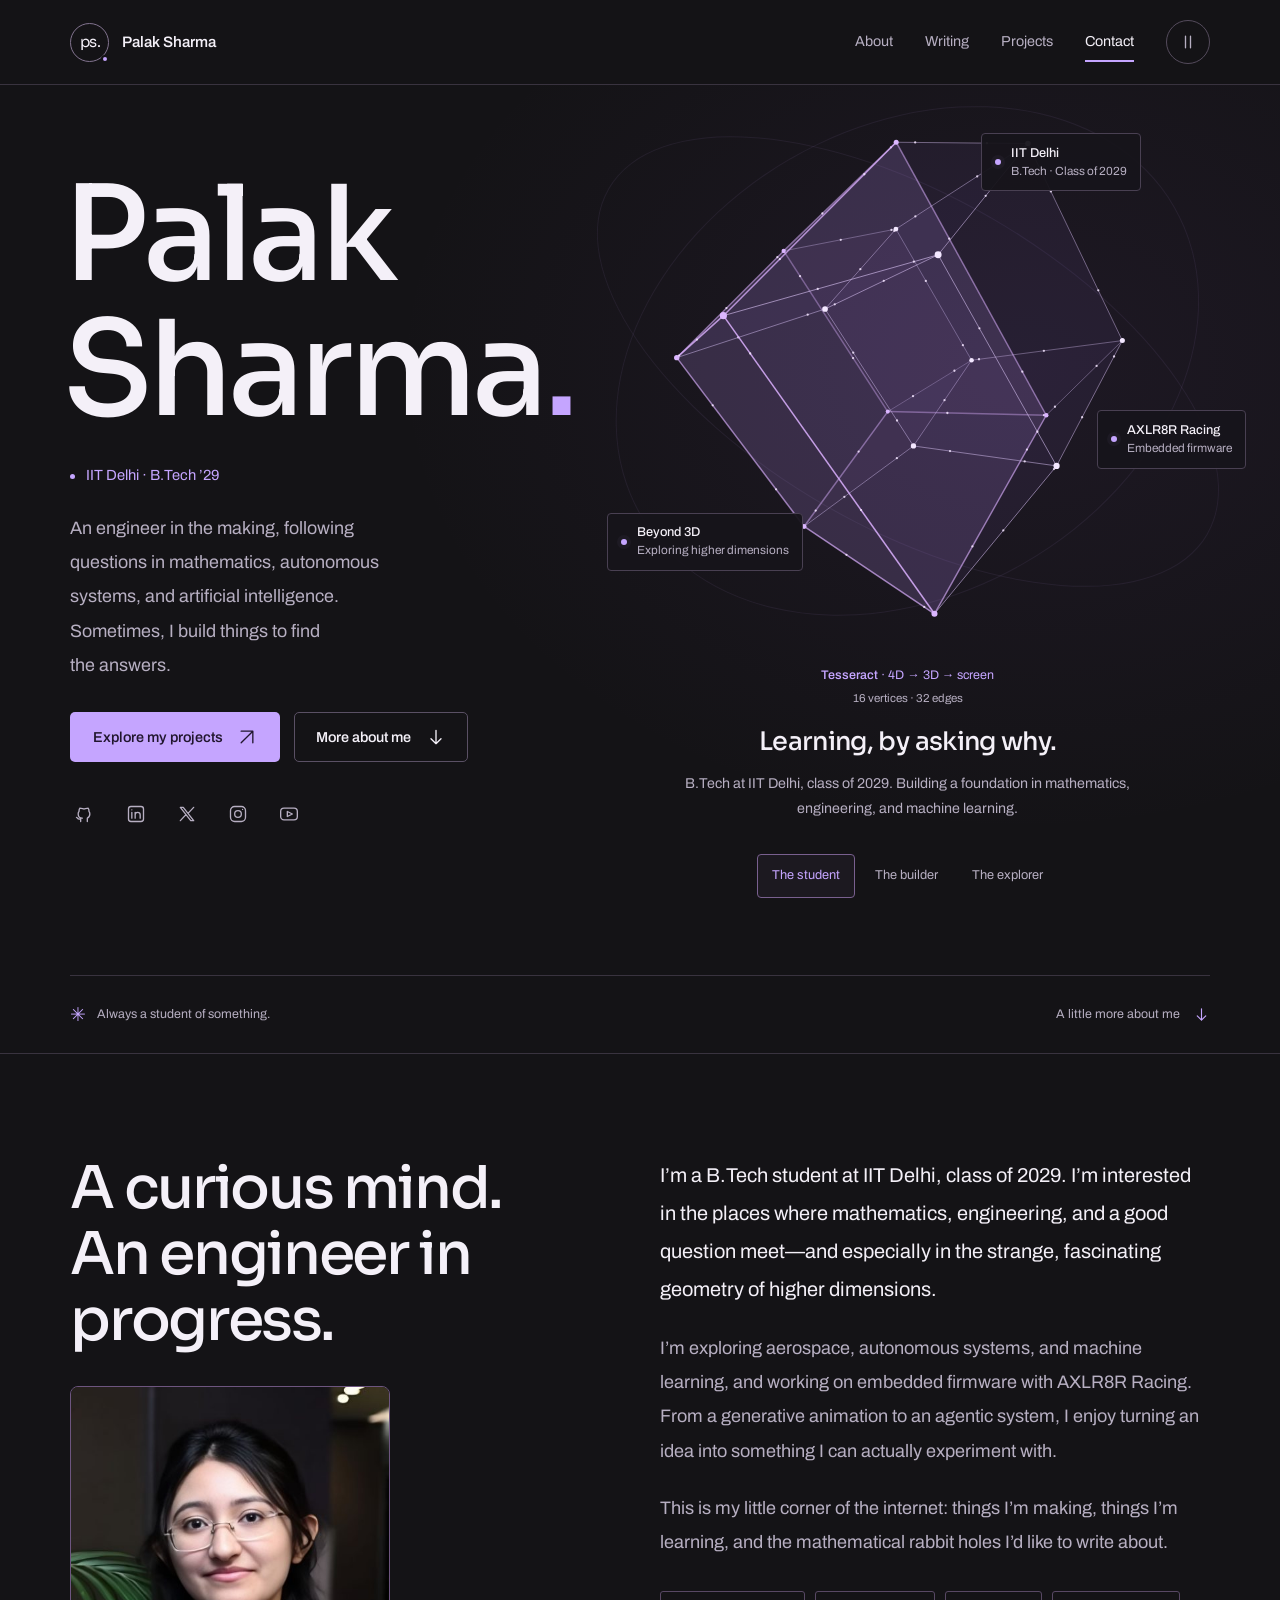
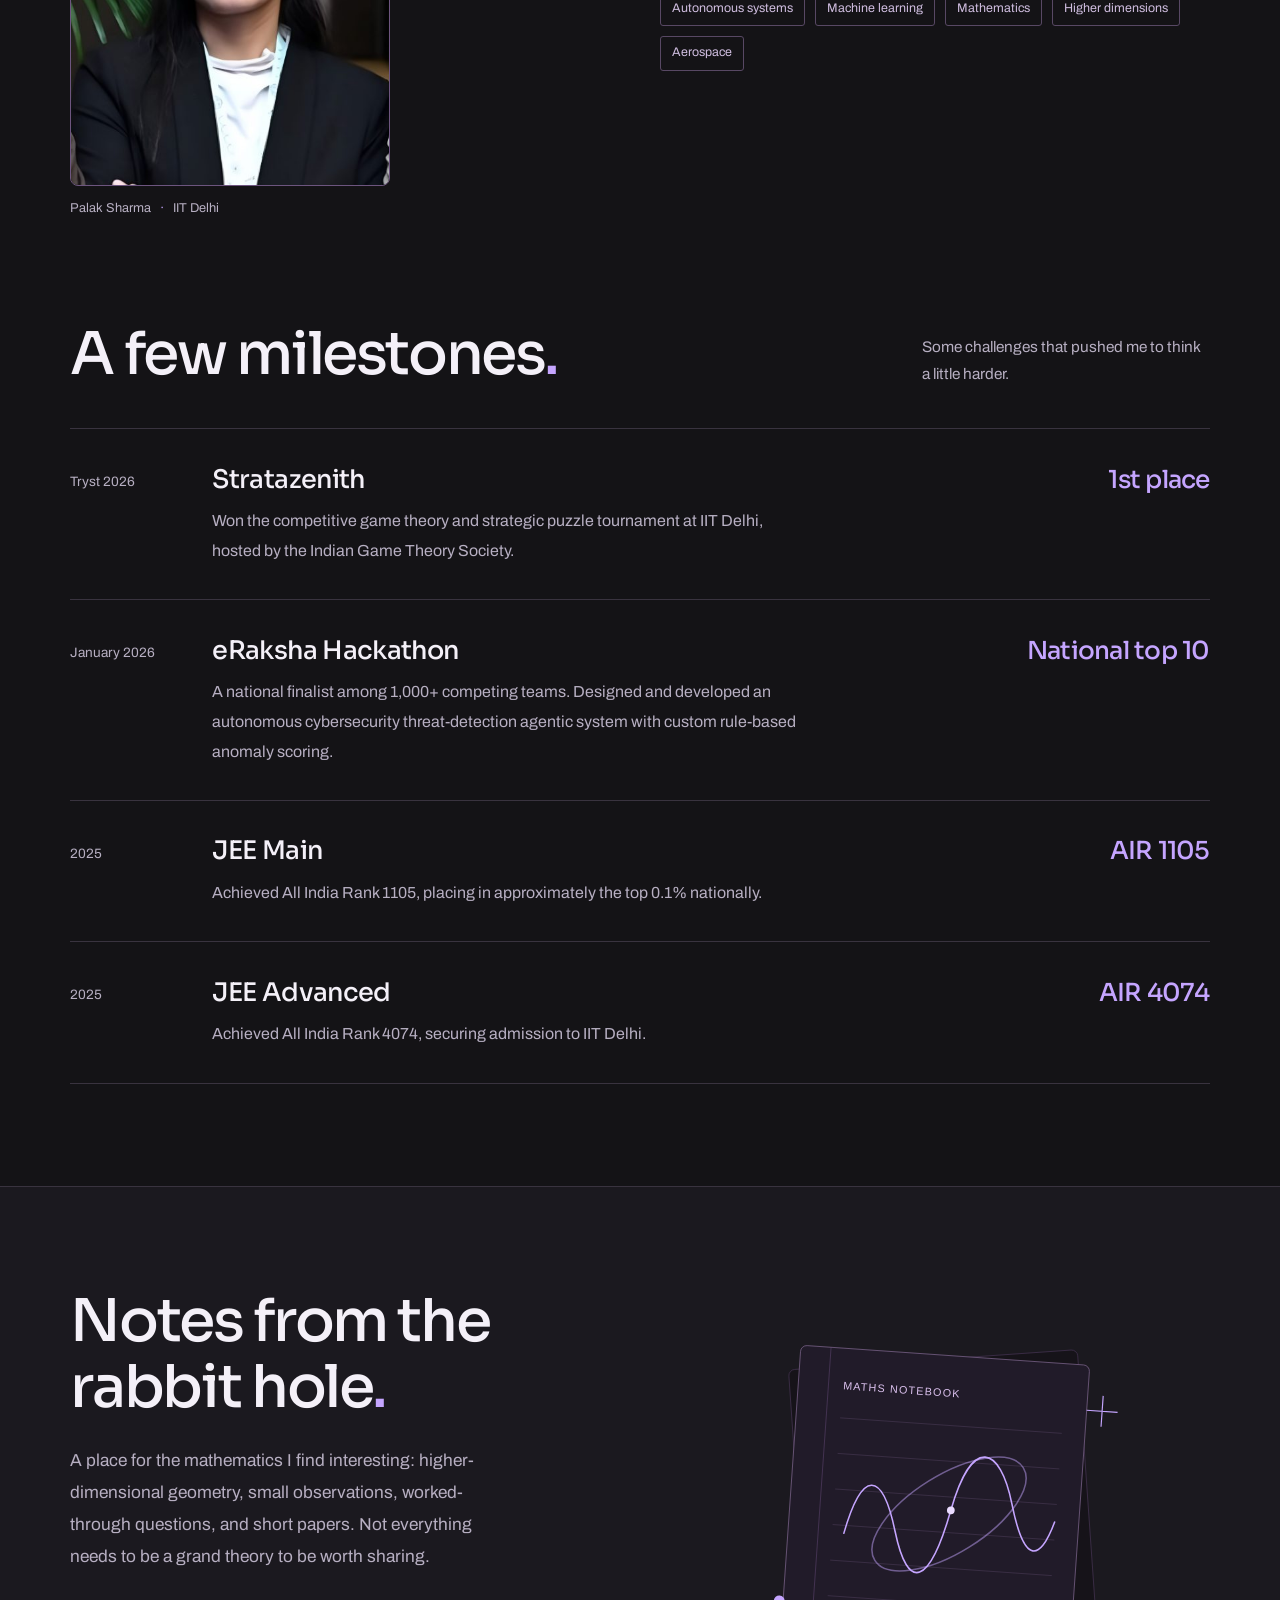
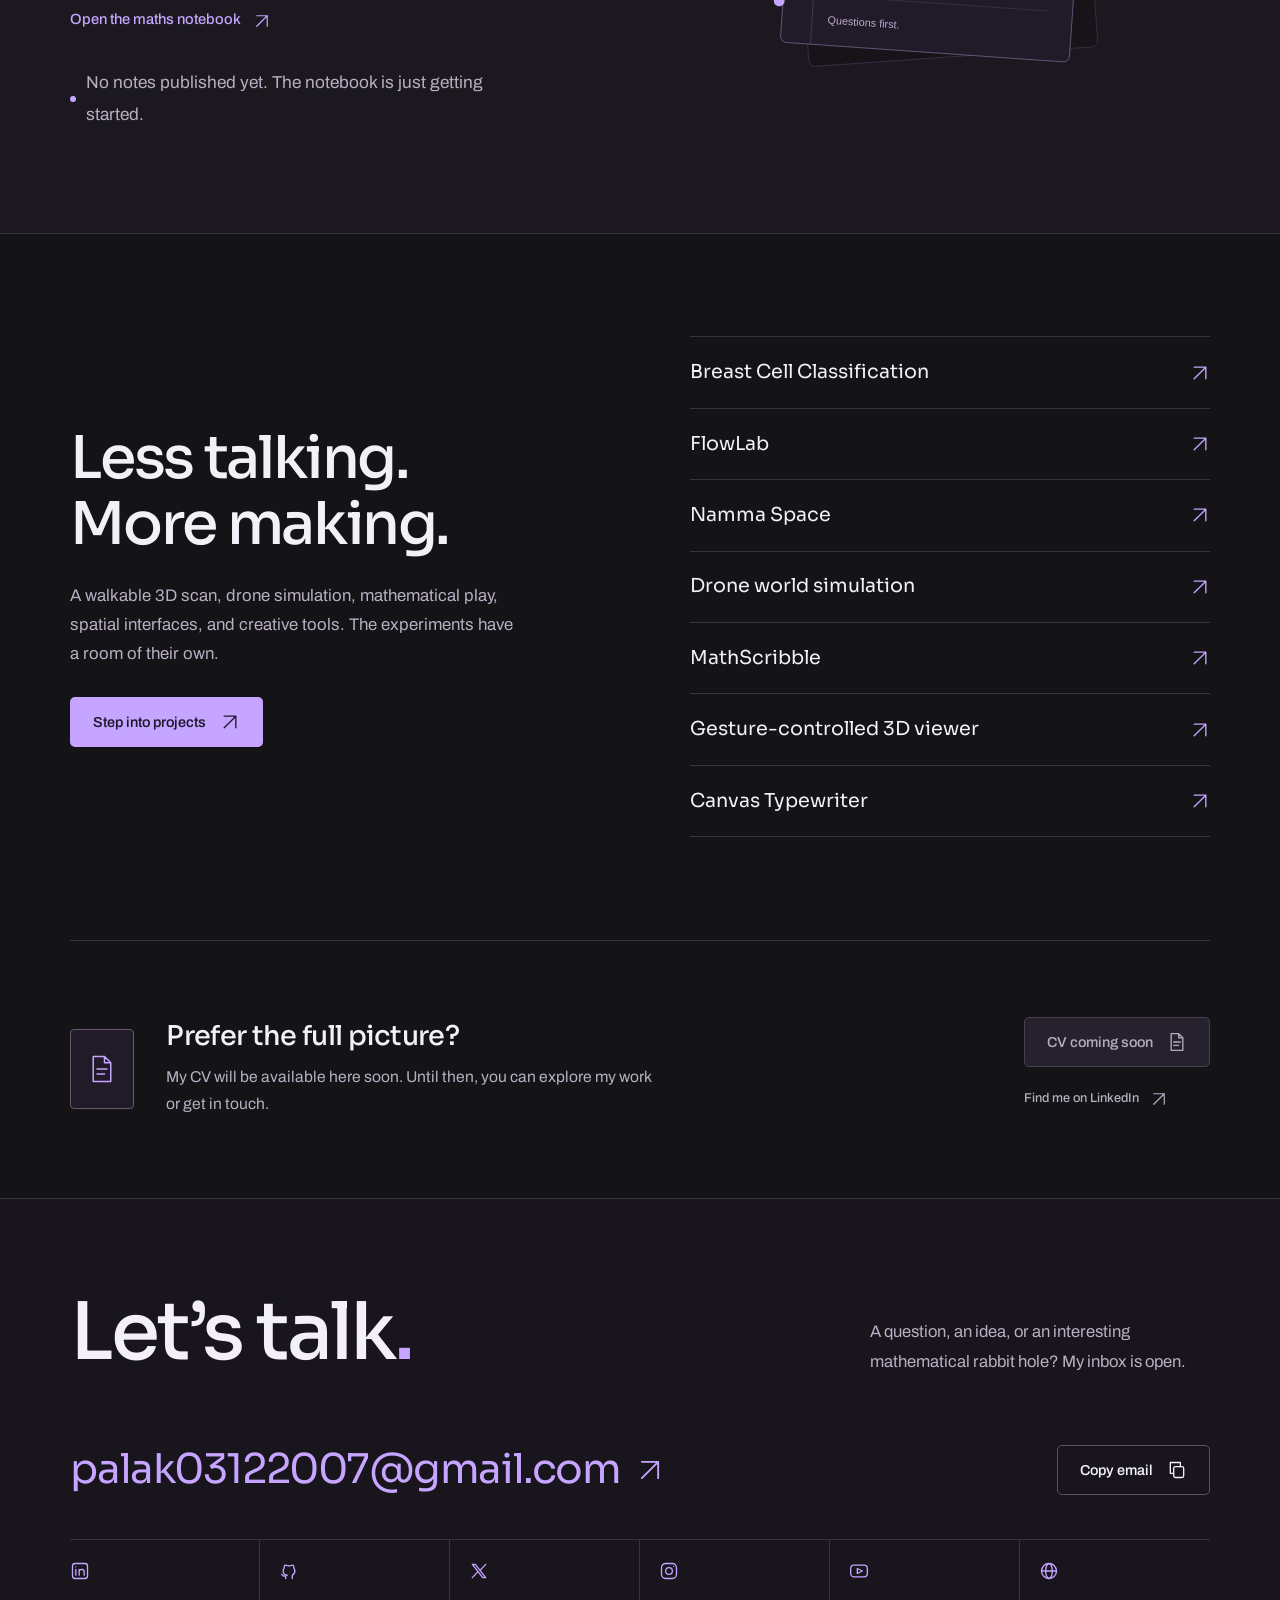
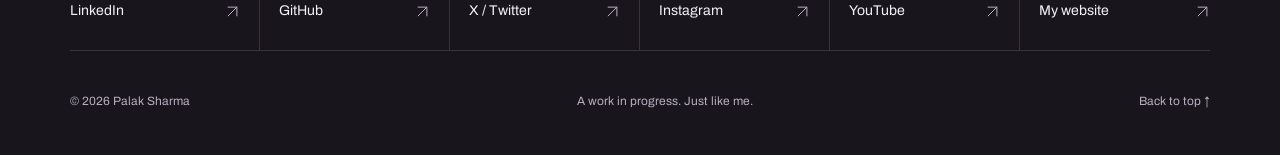
==== commit 1a12a7b1: "Add Breast Cell Classification and FlowLab to portfolio Co-authored-by: Copilot App <223556219+Copil" ====
--- a/index.html
+++ b/index.html
@@ -29,7 +29,7 @@
 <div class="orbit-label top"><span class="orbit-dot" aria-hidden="true"></span><span><strong>IIT Delhi</strong>B.Tech · Class of 2029</span></div><div class="orbit-label right"><span class="orbit-dot" aria-hidden="true"></span><span><strong>AXLR8R Racing</strong>Embedded firmware</span></div><div class="orbit-label left"><span class="orbit-dot" aria-hidden="true"></span><span><strong>Beyond 3D</strong>Exploring higher dimensions</span></div></div>
 <figcaption class="story-panel" id="profile-story"><p class="dimension-caption"><span data-dimension-name>Tesseract</span><span aria-hidden="true"> · </span><span>4D → 3D → screen</span></p><p class="dimension-detail" data-dimension-detail>16 vertices · 32 edges</p><h2 class="story-title" data-story-title>Learning, by asking why.</h2><p class="story-text" data-story-text>B.Tech at IIT Delhi, class of 2029. Building a foundation in mathematics, engineering, and machine learning.</p><div class="study-controls" role="group" aria-label="Explore parts of my story" hidden><button type="button" data-shape="bloom" aria-pressed="true" aria-controls="profile-story">The student</button><button type="button" data-shape="orbit" aria-pressed="false" aria-controls="profile-story">The builder</button><button type="button" data-shape="wave" aria-pressed="false" aria-controls="profile-story">The explorer</button></div><span id="story-status" class="story-status" aria-live="polite" aria-atomic="true"></span></figcaption></figure></div>
 </div><div class="container hero-foot"><span><span class="small-star" aria-hidden="true">✳</span>Always a student of something.</span><a href="#about">A little more about me <svg class="icon" aria-hidden="true"><use href="#i-down"/></svg></a></div></section><section class="section about-section" id="about" aria-labelledby="about-title"><div class="container about-grid"><div class="about-heading"><h2 id="about-title">A curious mind.<br>An engineer in progress.</h2><figure class="portrait-frame"><img src="assets/palak-portrait.jpg" srcset="assets/palak-portrait-480.jpg 480w, assets/palak-portrait.jpg 960w" sizes="(max-width: 480px) 300px, 320px" alt="Portrait of Palak Sharma" width="960" height="1200" loading="lazy" decoding="async"><figcaption>Palak Sharma <span aria-hidden="true">·</span> IIT Delhi</figcaption></figure></div><div class="about-copy"><div data-about><p>I’m a B.Tech student at IIT Delhi, class of 2029. I’m interested in the places where mathematics, engineering, and a good question meet—and especially in the strange, fascinating geometry of higher dimensions.</p><p>I’m exploring aerospace, autonomous systems, and machine learning, and working on embedded firmware with AXLR8R Racing. From a generative animation to an agentic system, I enjoy turning an idea into something I can actually experiment with.</p><p>This is my little corner of the internet: things I’m making, things I’m learning, and the mathematical rabbit holes I’d like to write about.</p></div><div class="interests" role="group" aria-label="Interests"><span>Autonomous systems</span><span>Machine learning</span><span>Mathematics</span><span>Higher dimensions</span><span>Aerospace</span></div></div></div></section>
-<section class="section achievements-section" id="achievements" aria-labelledby="achievements-title"><div class="container"><div class="achievements-heading"><h2 id="achievements-title">A few milestones<span class="accent">.</span></h2><p>Some challenges that pushed me to think a little harder.</p></div><ul class="achievement-list" data-achievements><li class="achievement"><span class="achievement-period">Tryst 2026</span><div class="achievement-main"><h3>Stratazenith</h3><p class="achievement-description">Won the competitive game theory and strategic puzzle tournament at IIT Delhi, hosted by the Indian Game Theory Society.</p></div><strong class="achievement-result">1st place</strong></li><li class="achievement"><span class="achievement-period">January 2026</span><div class="achievement-main"><h3>eRaksha Hackathon</h3><p class="achievement-description">A national finalist among 1,000+ competing teams. Designed and developed an autonomous cybersecurity threat-detection agentic system with custom rule-based anomaly scoring.</p></div><strong class="achievement-result">National top 10</strong></li><li class="achievement"><span class="achievement-period">2025</span><div class="achievement-main"><h3>JEE Main</h3><p class="achievement-description">Achieved All India Rank 1105, placing in approximately the top 0.1% nationally.</p></div><strong class="achievement-result">AIR 1105</strong></li><li class="achievement"><span class="achievement-period">2025</span><div class="achievement-main"><h3>JEE Advanced</h3><p class="achievement-description">Achieved All India Rank 4074, securing admission to IIT Delhi.</p></div><strong class="achievement-result">AIR 4074</strong></li></ul></div></section><section class="section writing-section" id="writing" aria-labelledby="writing-title"><div class="container"><div class="writing-grid"><div class="writing-heading"><h2 id="writing-title">Notes from the<br>rabbit hole<span class="accent">.</span></h2><p>A place for the mathematics I find interesting: higher-dimensional geometry, small observations, worked-through questions, and short papers. Not everything needs to be a grand theory to be worth sharing.</p><a class="text-link" href="writing.html"><span>Open the maths notebook</span><svg class="icon" aria-hidden="true"><use href="#i-arrow"/></svg></a><p class="notebook-status" data-writing-empty>No notes published yet. The notebook is just getting started.</p></div><div class="notebook-art"><img src="assets/notebook.svg" alt="An original illustration of an open mathematical notebook with a looping lavender curve" width="620" height="480" loading="lazy" decoding="async"></div></div><div class="writing-list writing-home-list" data-writing-list data-writing-limit="2" hidden></div></div></section><section class="section container project-portal" id="projects" aria-labelledby="projects-title"><div><h2 id="projects-title">Less talking.<br>More making.</h2><p>A walkable 3D scan, drone simulation, mathematical play, spatial interfaces, and creative tools. The experiments have a room of their own.</p><a class="button button-primary" href="projects.html">Step into projects <svg class="icon" aria-hidden="true"><use href="#i-arrow"/></svg></a></div><ul class="project-index"><li><a href="projects.html#namma-space"><span>Namma Space</span><svg class="icon" aria-hidden="true"><use href="#i-arrow"/></svg></a></li><li><a href="projects.html#drone-world"><span>Drone world simulation</span><svg class="icon" aria-hidden="true"><use href="#i-arrow"/></svg></a></li><li><a href="projects.html#mathscribble"><span>MathScribble</span><svg class="icon" aria-hidden="true"><use href="#i-arrow"/></svg></a></li><li><a href="projects.html#gesture-viewer"><span>Gesture-controlled 3D viewer</span><svg class="icon" aria-hidden="true"><use href="#i-arrow"/></svg></a></li><li><a href="projects.html#canvas-typewriter"><span>Canvas Typewriter</span><svg class="icon" aria-hidden="true"><use href="#i-arrow"/></svg></a></li></ul></section><section class="cv-section" id="cv" aria-labelledby="cv-title"><div class="container cv-panel"><div class="cv-symbol" aria-hidden="true"><svg class="icon" aria-hidden="true"><use href="#i-file"/></svg></div><div class="cv-copy"><h2 id="cv-title">Prefer the full picture?</h2><p data-cv-description>My CV will be available here soon. Until then, you can explore my work or get in touch.</p></div><div class="cv-action"><button class="button button-disabled" type="button" disabled data-cv-pending>CV coming soon <svg class="icon" aria-hidden="true"><use href="#i-file"/></svg></button><a class="button button-primary" data-cv-download hidden download="Palak-Sharma-CV.pdf">Download CV <svg class="icon" aria-hidden="true"><use href="#i-down"/></svg></a><a class="text-link" href="https://www.linkedin.com/in/palaksharma3/" data-social="linkedin" target="_blank" rel="noopener noreferrer"><span>Find me on LinkedIn</span><svg class="icon" aria-hidden="true"><use href="#i-arrow"/></svg></a></div></div></section></main><footer class="contact-section" id="contact" aria-labelledby="contact-title"><div class="container">
+<section class="section achievements-section" id="achievements" aria-labelledby="achievements-title"><div class="container"><div class="achievements-heading"><h2 id="achievements-title">A few milestones<span class="accent">.</span></h2><p>Some challenges that pushed me to think a little harder.</p></div><ul class="achievement-list" data-achievements><li class="achievement"><span class="achievement-period">Tryst 2026</span><div class="achievement-main"><h3>Stratazenith</h3><p class="achievement-description">Won the competitive game theory and strategic puzzle tournament at IIT Delhi, hosted by the Indian Game Theory Society.</p></div><strong class="achievement-result">1st place</strong></li><li class="achievement"><span class="achievement-period">January 2026</span><div class="achievement-main"><h3>eRaksha Hackathon</h3><p class="achievement-description">A national finalist among 1,000+ competing teams. Designed and developed an autonomous cybersecurity threat-detection agentic system with custom rule-based anomaly scoring.</p></div><strong class="achievement-result">National top 10</strong></li><li class="achievement"><span class="achievement-period">2025</span><div class="achievement-main"><h3>JEE Main</h3><p class="achievement-description">Achieved All India Rank 1105, placing in approximately the top 0.1% nationally.</p></div><strong class="achievement-result">AIR 1105</strong></li><li class="achievement"><span class="achievement-period">2025</span><div class="achievement-main"><h3>JEE Advanced</h3><p class="achievement-description">Achieved All India Rank 4074, securing admission to IIT Delhi.</p></div><strong class="achievement-result">AIR 4074</strong></li></ul></div></section><section class="section writing-section" id="writing" aria-labelledby="writing-title"><div class="container"><div class="writing-grid"><div class="writing-heading"><h2 id="writing-title">Notes from the<br>rabbit hole<span class="accent">.</span></h2><p>A place for the mathematics I find interesting: higher-dimensional geometry, small observations, worked-through questions, and short papers. Not everything needs to be a grand theory to be worth sharing.</p><a class="text-link" href="writing.html"><span>Open the maths notebook</span><svg class="icon" aria-hidden="true"><use href="#i-arrow"/></svg></a><p class="notebook-status" data-writing-empty>No notes published yet. The notebook is just getting started.</p></div><div class="notebook-art"><img src="assets/notebook.svg" alt="An original illustration of an open mathematical notebook with a looping lavender curve" width="620" height="480" loading="lazy" decoding="async"></div></div><div class="writing-list writing-home-list" data-writing-list data-writing-limit="2" hidden></div></div></section><section class="section container project-portal" id="projects" aria-labelledby="projects-title"><div><h2 id="projects-title">Less talking.<br>More making.</h2><p>A walkable 3D scan, drone simulation, mathematical play, spatial interfaces, and creative tools. The experiments have a room of their own.</p><a class="button button-primary" href="projects.html">Step into projects <svg class="icon" aria-hidden="true"><use href="#i-arrow"/></svg></a></div><ul class="project-index"><li><a href="projects.html#breast-cell-classification"><span>Breast Cell Classification</span><svg class="icon" aria-hidden="true"><use href="#i-arrow"/></svg></a></li><li><a href="projects.html#flowlab"><span>FlowLab</span><svg class="icon" aria-hidden="true"><use href="#i-arrow"/></svg></a></li><li><a href="projects.html#namma-space"><span>Namma Space</span><svg class="icon" aria-hidden="true"><use href="#i-arrow"/></svg></a></li><li><a href="projects.html#drone-world"><span>Drone world simulation</span><svg class="icon" aria-hidden="true"><use href="#i-arrow"/></svg></a></li><li><a href="projects.html#mathscribble"><span>MathScribble</span><svg class="icon" aria-hidden="true"><use href="#i-arrow"/></svg></a></li><li><a href="projects.html#gesture-viewer"><span>Gesture-controlled 3D viewer</span><svg class="icon" aria-hidden="true"><use href="#i-arrow"/></svg></a></li><li><a href="projects.html#canvas-typewriter"><span>Canvas Typewriter</span><svg class="icon" aria-hidden="true"><use href="#i-arrow"/></svg></a></li></ul></section><section class="cv-section" id="cv" aria-labelledby="cv-title"><div class="container cv-panel"><div class="cv-symbol" aria-hidden="true"><svg class="icon" aria-hidden="true"><use href="#i-file"/></svg></div><div class="cv-copy"><h2 id="cv-title">Prefer the full picture?</h2><p data-cv-description>My CV will be available here soon. Until then, you can explore my work or get in touch.</p></div><div class="cv-action"><button class="button button-disabled" type="button" disabled data-cv-pending>CV coming soon <svg class="icon" aria-hidden="true"><use href="#i-file"/></svg></button><a class="button button-primary" data-cv-download hidden download="Palak-Sharma-CV.pdf">Download CV <svg class="icon" aria-hidden="true"><use href="#i-down"/></svg></a><a class="text-link" href="https://www.linkedin.com/in/palaksharma3/" data-social="linkedin" target="_blank" rel="noopener noreferrer"><span>Find me on LinkedIn</span><svg class="icon" aria-hidden="true"><use href="#i-arrow"/></svg></a></div></div></section></main><footer class="contact-section" id="contact" aria-labelledby="contact-title"><div class="container">
 <div class="contact-heading"><h2 id="contact-title">Let’s talk<span class="accent">.</span></h2><p>A question, an idea, or an interesting mathematical rabbit hole? My inbox is open.</p></div>
 <div class="contact-email-row"><a class="email-link" href="mailto:palak03122007@gmail.com" data-email-link><span data-email>palak03122007@gmail.com</span><svg class="icon" aria-hidden="true"><use href="#i-arrow"/></svg></a><div class="copy-area"><button class="button button-secondary" type="button" data-email-copy hidden>Copy email <svg class="icon" aria-hidden="true"><use href="#i-copy"/></svg></button><span class="copy-status" data-copy-status aria-live="polite" aria-atomic="true"></span></div></div>
 <nav class="social-directory" aria-label="Find me online"><a class="" href="https://www.linkedin.com/in/palaksharma3/" data-social="linkedin" target="_blank" rel="noopener noreferrer"><svg class="icon" aria-hidden="true"><use href="#i-linkedin"/></svg><span>LinkedIn <svg class="icon" aria-hidden="true"><use href="#i-arrow"/></svg></span></a><a class="" href="https://github.com/palaksharma3" data-social="github" target="_blank" rel="noopener noreferrer"><svg class="icon" aria-hidden="true"><use href="#i-github"/></svg><span>GitHub <svg class="icon" aria-hidden="true"><use href="#i-arrow"/></svg></span></a><a class="" href="https://x.com/palaksharma3_" data-social="x" target="_blank" rel="noopener noreferrer"><svg class="icon" aria-hidden="true"><use href="#i-x"/></svg><span>X / Twitter <svg class="icon" aria-hidden="true"><use href="#i-arrow"/></svg></span></a><a class="" href="https://www.instagram.com/palak.sharma.3/" data-social="instagram" target="_blank" rel="noopener noreferrer"><svg class="icon" aria-hidden="true"><use href="#i-instagram"/></svg><span>Instagram <svg class="icon" aria-hidden="true"><use href="#i-arrow"/></svg></span></a><a class="" href="https://www.youtube.com/@PalakIIT-DELHI29" data-social="youtube" target="_blank" rel="noopener noreferrer"><svg class="icon" aria-hidden="true"><use href="#i-youtube"/></svg><span>YouTube <svg class="icon" aria-hidden="true"><use href="#i-arrow"/></svg></span></a><a class="" href="https://palaksharma.tech/" data-social="website" target="_blank" rel="noopener noreferrer"><svg class="icon" aria-hidden="true"><use href="#i-website"/></svg><span>My website <svg class="icon" aria-hidden="true"><use href="#i-arrow"/></svg></span></a></nav>
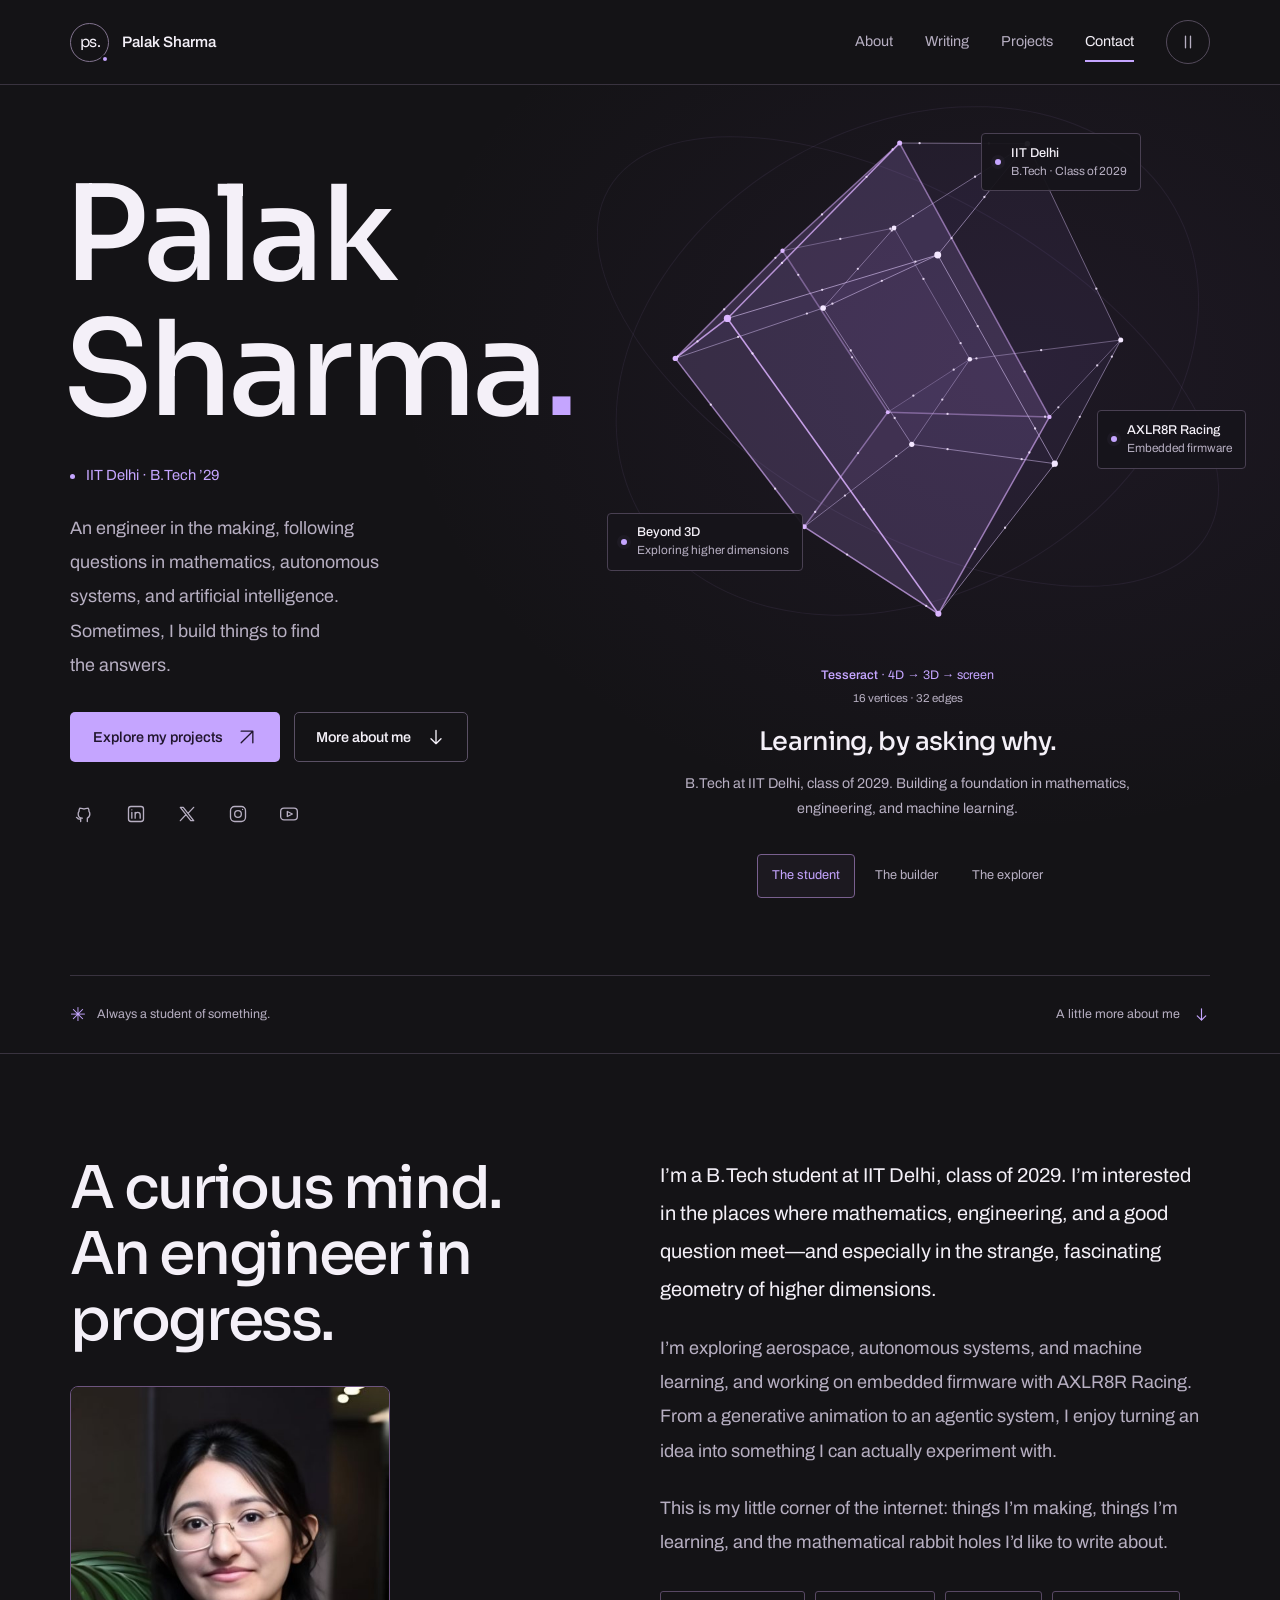
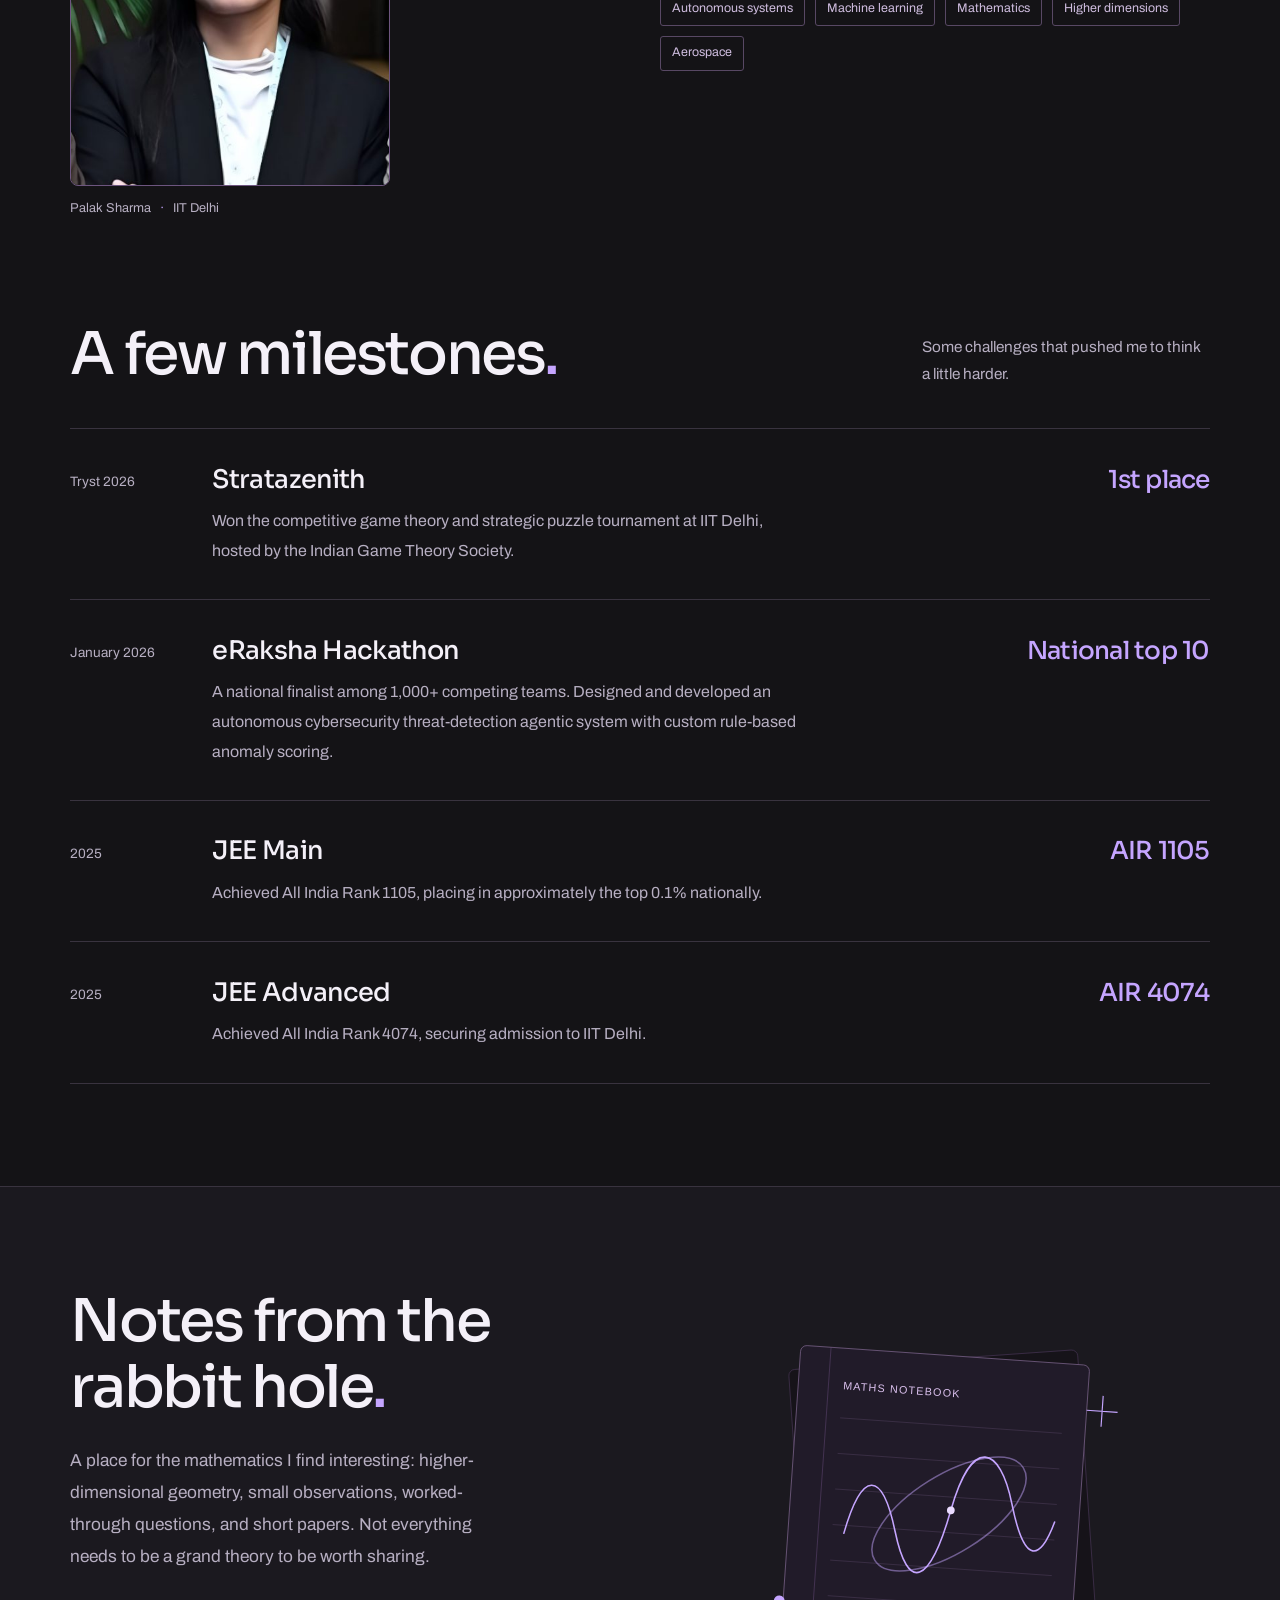
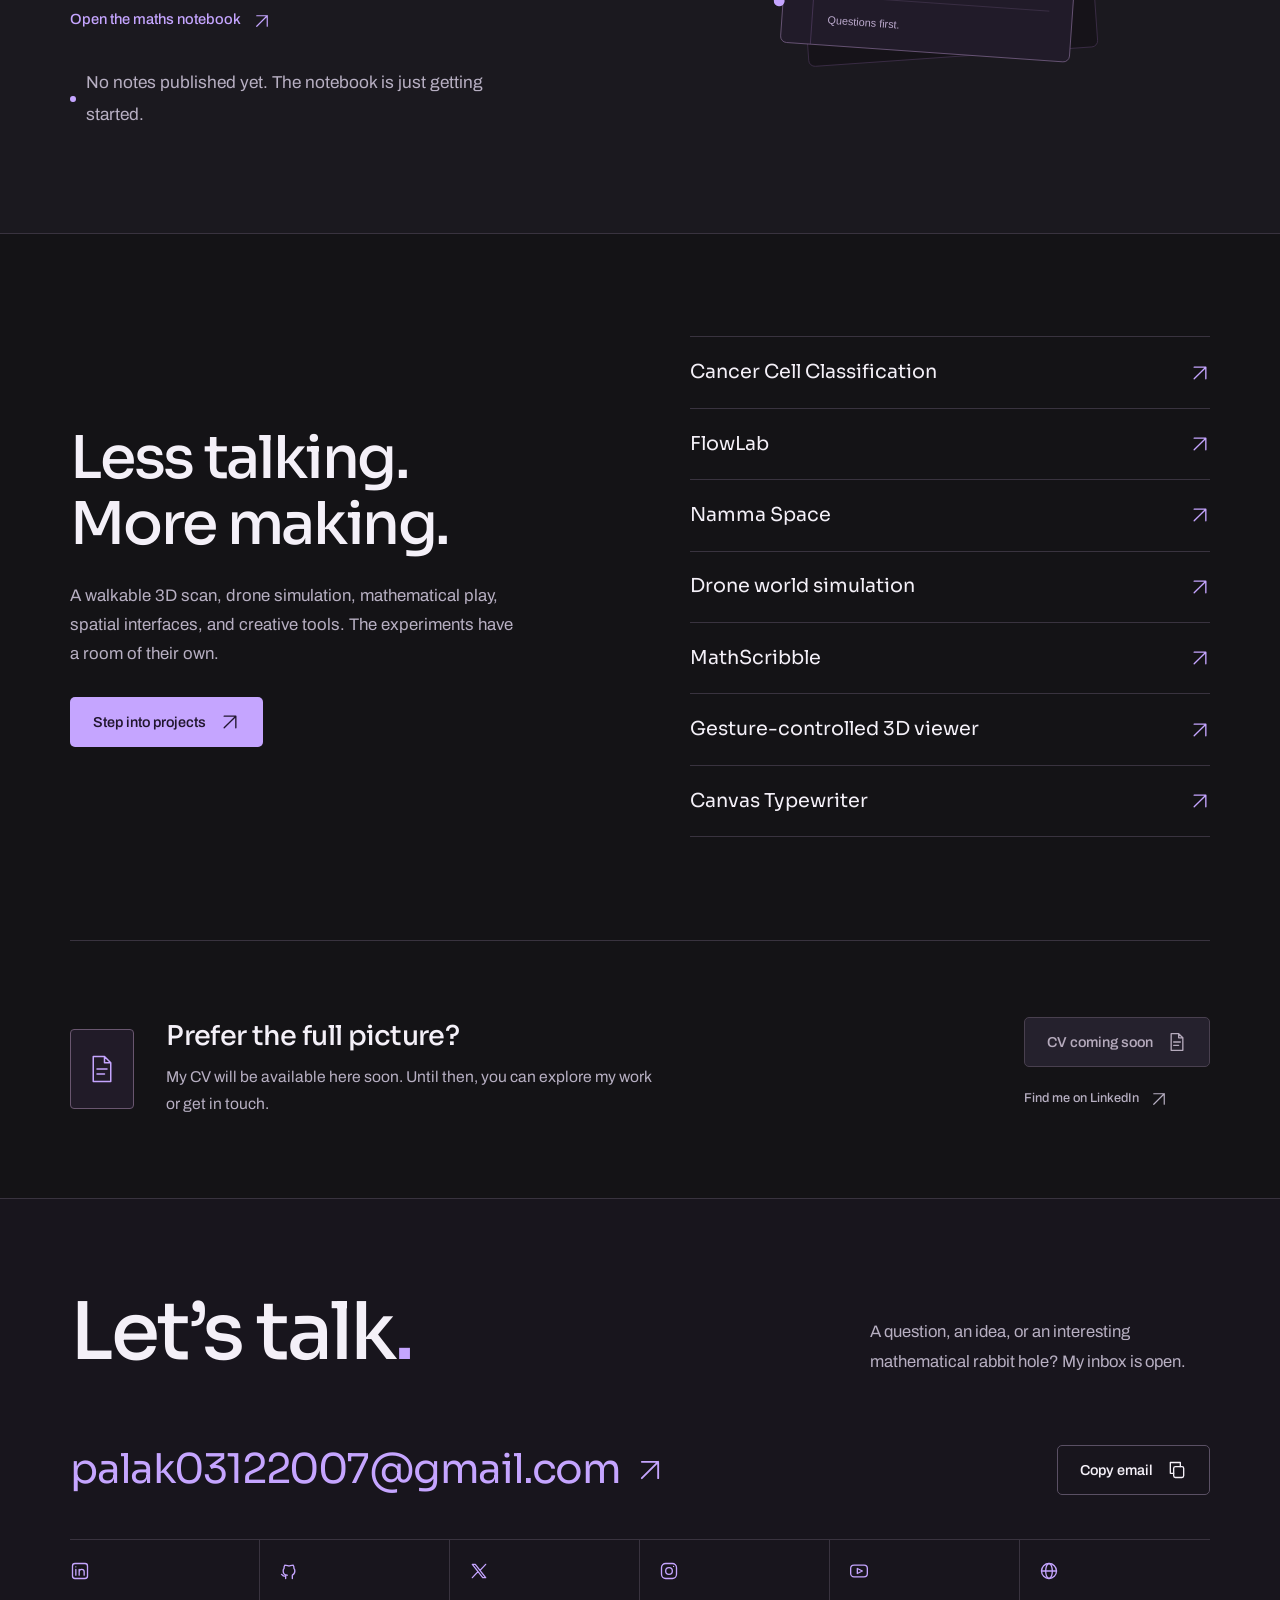
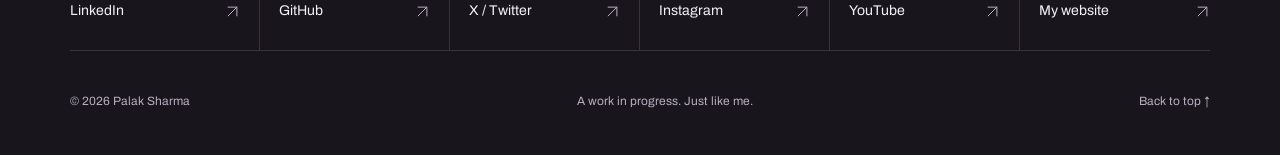
==== commit 0cbc7cda: "Rename Breast Cell Classification to Cancer Cell Classification settings.js overrides the project te" ====
--- a/index.html
+++ b/index.html
@@ -29,7 +29,7 @@
 <div class="orbit-label top"><span class="orbit-dot" aria-hidden="true"></span><span><strong>IIT Delhi</strong>B.Tech · Class of 2029</span></div><div class="orbit-label right"><span class="orbit-dot" aria-hidden="true"></span><span><strong>AXLR8R Racing</strong>Embedded firmware</span></div><div class="orbit-label left"><span class="orbit-dot" aria-hidden="true"></span><span><strong>Beyond 3D</strong>Exploring higher dimensions</span></div></div>
 <figcaption class="story-panel" id="profile-story"><p class="dimension-caption"><span data-dimension-name>Tesseract</span><span aria-hidden="true"> · </span><span>4D → 3D → screen</span></p><p class="dimension-detail" data-dimension-detail>16 vertices · 32 edges</p><h2 class="story-title" data-story-title>Learning, by asking why.</h2><p class="story-text" data-story-text>B.Tech at IIT Delhi, class of 2029. Building a foundation in mathematics, engineering, and machine learning.</p><div class="study-controls" role="group" aria-label="Explore parts of my story" hidden><button type="button" data-shape="bloom" aria-pressed="true" aria-controls="profile-story">The student</button><button type="button" data-shape="orbit" aria-pressed="false" aria-controls="profile-story">The builder</button><button type="button" data-shape="wave" aria-pressed="false" aria-controls="profile-story">The explorer</button></div><span id="story-status" class="story-status" aria-live="polite" aria-atomic="true"></span></figcaption></figure></div>
 </div><div class="container hero-foot"><span><span class="small-star" aria-hidden="true">✳</span>Always a student of something.</span><a href="#about">A little more about me <svg class="icon" aria-hidden="true"><use href="#i-down"/></svg></a></div></section><section class="section about-section" id="about" aria-labelledby="about-title"><div class="container about-grid"><div class="about-heading"><h2 id="about-title">A curious mind.<br>An engineer in progress.</h2><figure class="portrait-frame"><img src="assets/palak-portrait.jpg" srcset="assets/palak-portrait-480.jpg 480w, assets/palak-portrait.jpg 960w" sizes="(max-width: 480px) 300px, 320px" alt="Portrait of Palak Sharma" width="960" height="1200" loading="lazy" decoding="async"><figcaption>Palak Sharma <span aria-hidden="true">·</span> IIT Delhi</figcaption></figure></div><div class="about-copy"><div data-about><p>I’m a B.Tech student at IIT Delhi, class of 2029. I’m interested in the places where mathematics, engineering, and a good question meet—and especially in the strange, fascinating geometry of higher dimensions.</p><p>I’m exploring aerospace, autonomous systems, and machine learning, and working on embedded firmware with AXLR8R Racing. From a generative animation to an agentic system, I enjoy turning an idea into something I can actually experiment with.</p><p>This is my little corner of the internet: things I’m making, things I’m learning, and the mathematical rabbit holes I’d like to write about.</p></div><div class="interests" role="group" aria-label="Interests"><span>Autonomous systems</span><span>Machine learning</span><span>Mathematics</span><span>Higher dimensions</span><span>Aerospace</span></div></div></div></section>
-<section class="section achievements-section" id="achievements" aria-labelledby="achievements-title"><div class="container"><div class="achievements-heading"><h2 id="achievements-title">A few milestones<span class="accent">.</span></h2><p>Some challenges that pushed me to think a little harder.</p></div><ul class="achievement-list" data-achievements><li class="achievement"><span class="achievement-period">Tryst 2026</span><div class="achievement-main"><h3>Stratazenith</h3><p class="achievement-description">Won the competitive game theory and strategic puzzle tournament at IIT Delhi, hosted by the Indian Game Theory Society.</p></div><strong class="achievement-result">1st place</strong></li><li class="achievement"><span class="achievement-period">January 2026</span><div class="achievement-main"><h3>eRaksha Hackathon</h3><p class="achievement-description">A national finalist among 1,000+ competing teams. Designed and developed an autonomous cybersecurity threat-detection agentic system with custom rule-based anomaly scoring.</p></div><strong class="achievement-result">National top 10</strong></li><li class="achievement"><span class="achievement-period">2025</span><div class="achievement-main"><h3>JEE Main</h3><p class="achievement-description">Achieved All India Rank 1105, placing in approximately the top 0.1% nationally.</p></div><strong class="achievement-result">AIR 1105</strong></li><li class="achievement"><span class="achievement-period">2025</span><div class="achievement-main"><h3>JEE Advanced</h3><p class="achievement-description">Achieved All India Rank 4074, securing admission to IIT Delhi.</p></div><strong class="achievement-result">AIR 4074</strong></li></ul></div></section><section class="section writing-section" id="writing" aria-labelledby="writing-title"><div class="container"><div class="writing-grid"><div class="writing-heading"><h2 id="writing-title">Notes from the<br>rabbit hole<span class="accent">.</span></h2><p>A place for the mathematics I find interesting: higher-dimensional geometry, small observations, worked-through questions, and short papers. Not everything needs to be a grand theory to be worth sharing.</p><a class="text-link" href="writing.html"><span>Open the maths notebook</span><svg class="icon" aria-hidden="true"><use href="#i-arrow"/></svg></a><p class="notebook-status" data-writing-empty>No notes published yet. The notebook is just getting started.</p></div><div class="notebook-art"><img src="assets/notebook.svg" alt="An original illustration of an open mathematical notebook with a looping lavender curve" width="620" height="480" loading="lazy" decoding="async"></div></div><div class="writing-list writing-home-list" data-writing-list data-writing-limit="2" hidden></div></div></section><section class="section container project-portal" id="projects" aria-labelledby="projects-title"><div><h2 id="projects-title">Less talking.<br>More making.</h2><p>A walkable 3D scan, drone simulation, mathematical play, spatial interfaces, and creative tools. The experiments have a room of their own.</p><a class="button button-primary" href="projects.html">Step into projects <svg class="icon" aria-hidden="true"><use href="#i-arrow"/></svg></a></div><ul class="project-index"><li><a href="projects.html#breast-cell-classification"><span>Breast Cell Classification</span><svg class="icon" aria-hidden="true"><use href="#i-arrow"/></svg></a></li><li><a href="projects.html#flowlab"><span>FlowLab</span><svg class="icon" aria-hidden="true"><use href="#i-arrow"/></svg></a></li><li><a href="projects.html#namma-space"><span>Namma Space</span><svg class="icon" aria-hidden="true"><use href="#i-arrow"/></svg></a></li><li><a href="projects.html#drone-world"><span>Drone world simulation</span><svg class="icon" aria-hidden="true"><use href="#i-arrow"/></svg></a></li><li><a href="projects.html#mathscribble"><span>MathScribble</span><svg class="icon" aria-hidden="true"><use href="#i-arrow"/></svg></a></li><li><a href="projects.html#gesture-viewer"><span>Gesture-controlled 3D viewer</span><svg class="icon" aria-hidden="true"><use href="#i-arrow"/></svg></a></li><li><a href="projects.html#canvas-typewriter"><span>Canvas Typewriter</span><svg class="icon" aria-hidden="true"><use href="#i-arrow"/></svg></a></li></ul></section><section class="cv-section" id="cv" aria-labelledby="cv-title"><div class="container cv-panel"><div class="cv-symbol" aria-hidden="true"><svg class="icon" aria-hidden="true"><use href="#i-file"/></svg></div><div class="cv-copy"><h2 id="cv-title">Prefer the full picture?</h2><p data-cv-description>My CV will be available here soon. Until then, you can explore my work or get in touch.</p></div><div class="cv-action"><button class="button button-disabled" type="button" disabled data-cv-pending>CV coming soon <svg class="icon" aria-hidden="true"><use href="#i-file"/></svg></button><a class="button button-primary" data-cv-download hidden download="Palak-Sharma-CV.pdf">Download CV <svg class="icon" aria-hidden="true"><use href="#i-down"/></svg></a><a class="text-link" href="https://www.linkedin.com/in/palaksharma3/" data-social="linkedin" target="_blank" rel="noopener noreferrer"><span>Find me on LinkedIn</span><svg class="icon" aria-hidden="true"><use href="#i-arrow"/></svg></a></div></div></section></main><footer class="contact-section" id="contact" aria-labelledby="contact-title"><div class="container">
+<section class="section achievements-section" id="achievements" aria-labelledby="achievements-title"><div class="container"><div class="achievements-heading"><h2 id="achievements-title">A few milestones<span class="accent">.</span></h2><p>Some challenges that pushed me to think a little harder.</p></div><ul class="achievement-list" data-achievements><li class="achievement"><span class="achievement-period">Tryst 2026</span><div class="achievement-main"><h3>Stratazenith</h3><p class="achievement-description">Won the competitive game theory and strategic puzzle tournament at IIT Delhi, hosted by the Indian Game Theory Society.</p></div><strong class="achievement-result">1st place</strong></li><li class="achievement"><span class="achievement-period">January 2026</span><div class="achievement-main"><h3>eRaksha Hackathon</h3><p class="achievement-description">A national finalist among 1,000+ competing teams. Designed and developed an autonomous cybersecurity threat-detection agentic system with custom rule-based anomaly scoring.</p></div><strong class="achievement-result">National top 10</strong></li><li class="achievement"><span class="achievement-period">2025</span><div class="achievement-main"><h3>JEE Main</h3><p class="achievement-description">Achieved All India Rank 1105, placing in approximately the top 0.1% nationally.</p></div><strong class="achievement-result">AIR 1105</strong></li><li class="achievement"><span class="achievement-period">2025</span><div class="achievement-main"><h3>JEE Advanced</h3><p class="achievement-description">Achieved All India Rank 4074, securing admission to IIT Delhi.</p></div><strong class="achievement-result">AIR 4074</strong></li></ul></div></section><section class="section writing-section" id="writing" aria-labelledby="writing-title"><div class="container"><div class="writing-grid"><div class="writing-heading"><h2 id="writing-title">Notes from the<br>rabbit hole<span class="accent">.</span></h2><p>A place for the mathematics I find interesting: higher-dimensional geometry, small observations, worked-through questions, and short papers. Not everything needs to be a grand theory to be worth sharing.</p><a class="text-link" href="writing.html"><span>Open the maths notebook</span><svg class="icon" aria-hidden="true"><use href="#i-arrow"/></svg></a><p class="notebook-status" data-writing-empty>No notes published yet. The notebook is just getting started.</p></div><div class="notebook-art"><img src="assets/notebook.svg" alt="An original illustration of an open mathematical notebook with a looping lavender curve" width="620" height="480" loading="lazy" decoding="async"></div></div><div class="writing-list writing-home-list" data-writing-list data-writing-limit="2" hidden></div></div></section><section class="section container project-portal" id="projects" aria-labelledby="projects-title"><div><h2 id="projects-title">Less talking.<br>More making.</h2><p>A walkable 3D scan, drone simulation, mathematical play, spatial interfaces, and creative tools. The experiments have a room of their own.</p><a class="button button-primary" href="projects.html">Step into projects <svg class="icon" aria-hidden="true"><use href="#i-arrow"/></svg></a></div><ul class="project-index"><li><a href="projects.html#breast-cell-classification"><span>Cancer Cell Classification</span><svg class="icon" aria-hidden="true"><use href="#i-arrow"/></svg></a></li><li><a href="projects.html#flowlab"><span>FlowLab</span><svg class="icon" aria-hidden="true"><use href="#i-arrow"/></svg></a></li><li><a href="projects.html#namma-space"><span>Namma Space</span><svg class="icon" aria-hidden="true"><use href="#i-arrow"/></svg></a></li><li><a href="projects.html#drone-world"><span>Drone world simulation</span><svg class="icon" aria-hidden="true"><use href="#i-arrow"/></svg></a></li><li><a href="projects.html#mathscribble"><span>MathScribble</span><svg class="icon" aria-hidden="true"><use href="#i-arrow"/></svg></a></li><li><a href="projects.html#gesture-viewer"><span>Gesture-controlled 3D viewer</span><svg class="icon" aria-hidden="true"><use href="#i-arrow"/></svg></a></li><li><a href="projects.html#canvas-typewriter"><span>Canvas Typewriter</span><svg class="icon" aria-hidden="true"><use href="#i-arrow"/></svg></a></li></ul></section><section class="cv-section" id="cv" aria-labelledby="cv-title"><div class="container cv-panel"><div class="cv-symbol" aria-hidden="true"><svg class="icon" aria-hidden="true"><use href="#i-file"/></svg></div><div class="cv-copy"><h2 id="cv-title">Prefer the full picture?</h2><p data-cv-description>My CV will be available here soon. Until then, you can explore my work or get in touch.</p></div><div class="cv-action"><button class="button button-disabled" type="button" disabled data-cv-pending>CV coming soon <svg class="icon" aria-hidden="true"><use href="#i-file"/></svg></button><a class="button button-primary" data-cv-download hidden download="Palak-Sharma-CV.pdf">Download CV <svg class="icon" aria-hidden="true"><use href="#i-down"/></svg></a><a class="text-link" href="https://www.linkedin.com/in/palaksharma3/" data-social="linkedin" target="_blank" rel="noopener noreferrer"><span>Find me on LinkedIn</span><svg class="icon" aria-hidden="true"><use href="#i-arrow"/></svg></a></div></div></section></main><footer class="contact-section" id="contact" aria-labelledby="contact-title"><div class="container">
 <div class="contact-heading"><h2 id="contact-title">Let’s talk<span class="accent">.</span></h2><p>A question, an idea, or an interesting mathematical rabbit hole? My inbox is open.</p></div>
 <div class="contact-email-row"><a class="email-link" href="mailto:palak03122007@gmail.com" data-email-link><span data-email>palak03122007@gmail.com</span><svg class="icon" aria-hidden="true"><use href="#i-arrow"/></svg></a><div class="copy-area"><button class="button button-secondary" type="button" data-email-copy hidden>Copy email <svg class="icon" aria-hidden="true"><use href="#i-copy"/></svg></button><span class="copy-status" data-copy-status aria-live="polite" aria-atomic="true"></span></div></div>
 <nav class="social-directory" aria-label="Find me online"><a class="" href="https://www.linkedin.com/in/palaksharma3/" data-social="linkedin" target="_blank" rel="noopener noreferrer"><svg class="icon" aria-hidden="true"><use href="#i-linkedin"/></svg><span>LinkedIn <svg class="icon" aria-hidden="true"><use href="#i-arrow"/></svg></span></a><a class="" href="https://github.com/palaksharma3" data-social="github" target="_blank" rel="noopener noreferrer"><svg class="icon" aria-hidden="true"><use href="#i-github"/></svg><span>GitHub <svg class="icon" aria-hidden="true"><use href="#i-arrow"/></svg></span></a><a class="" href="https://x.com/palaksharma3_" data-social="x" target="_blank" rel="noopener noreferrer"><svg class="icon" aria-hidden="true"><use href="#i-x"/></svg><span>X / Twitter <svg class="icon" aria-hidden="true"><use href="#i-arrow"/></svg></span></a><a class="" href="https://www.instagram.com/palak.sharma.3/" data-social="instagram" target="_blank" rel="noopener noreferrer"><svg class="icon" aria-hidden="true"><use href="#i-instagram"/></svg><span>Instagram <svg class="icon" aria-hidden="true"><use href="#i-arrow"/></svg></span></a><a class="" href="https://www.youtube.com/@PalakIIT-DELHI29" data-social="youtube" target="_blank" rel="noopener noreferrer"><svg class="icon" aria-hidden="true"><use href="#i-youtube"/></svg><span>YouTube <svg class="icon" aria-hidden="true"><use href="#i-arrow"/></svg></span></a><a class="" href="https://palaksharma.tech/" data-social="website" target="_blank" rel="noopener noreferrer"><svg class="icon" aria-hidden="true"><use href="#i-website"/></svg><span>My website <svg class="icon" aria-hidden="true"><use href="#i-arrow"/></svg></span></a></nav>
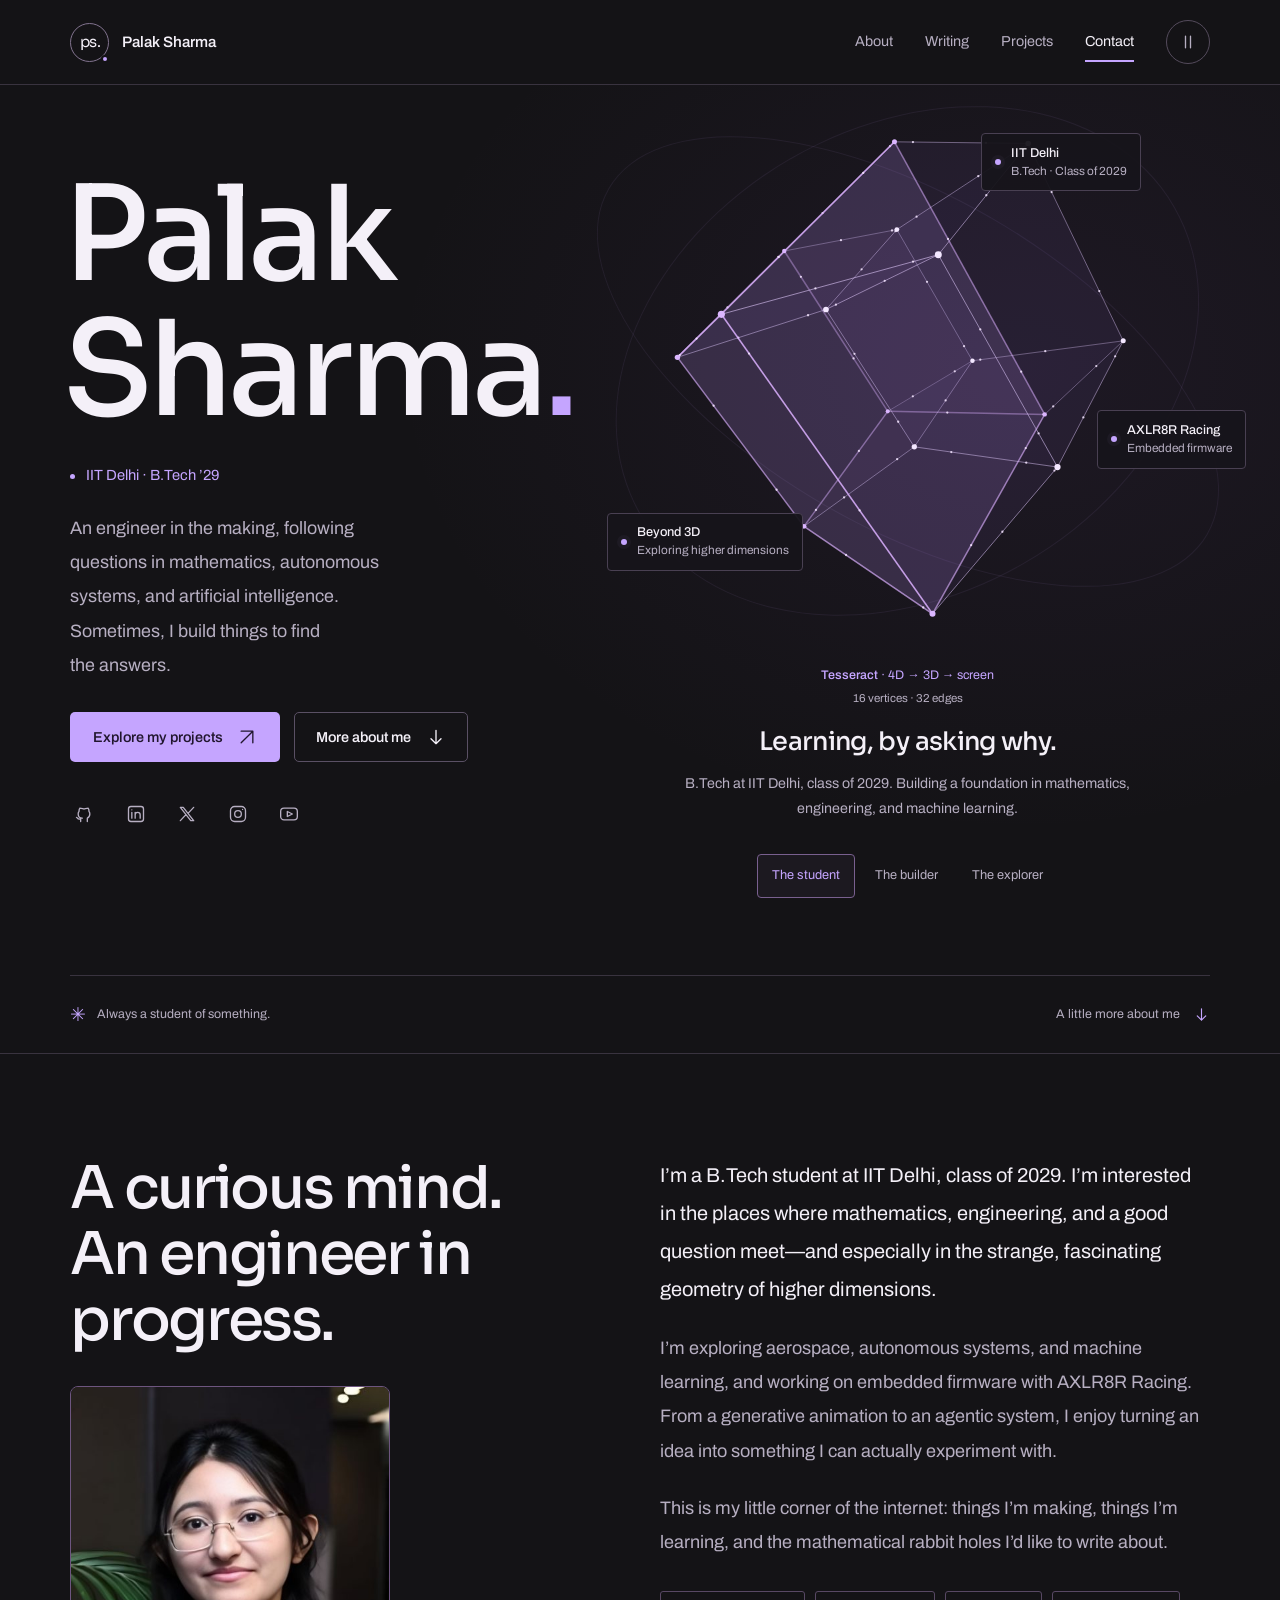
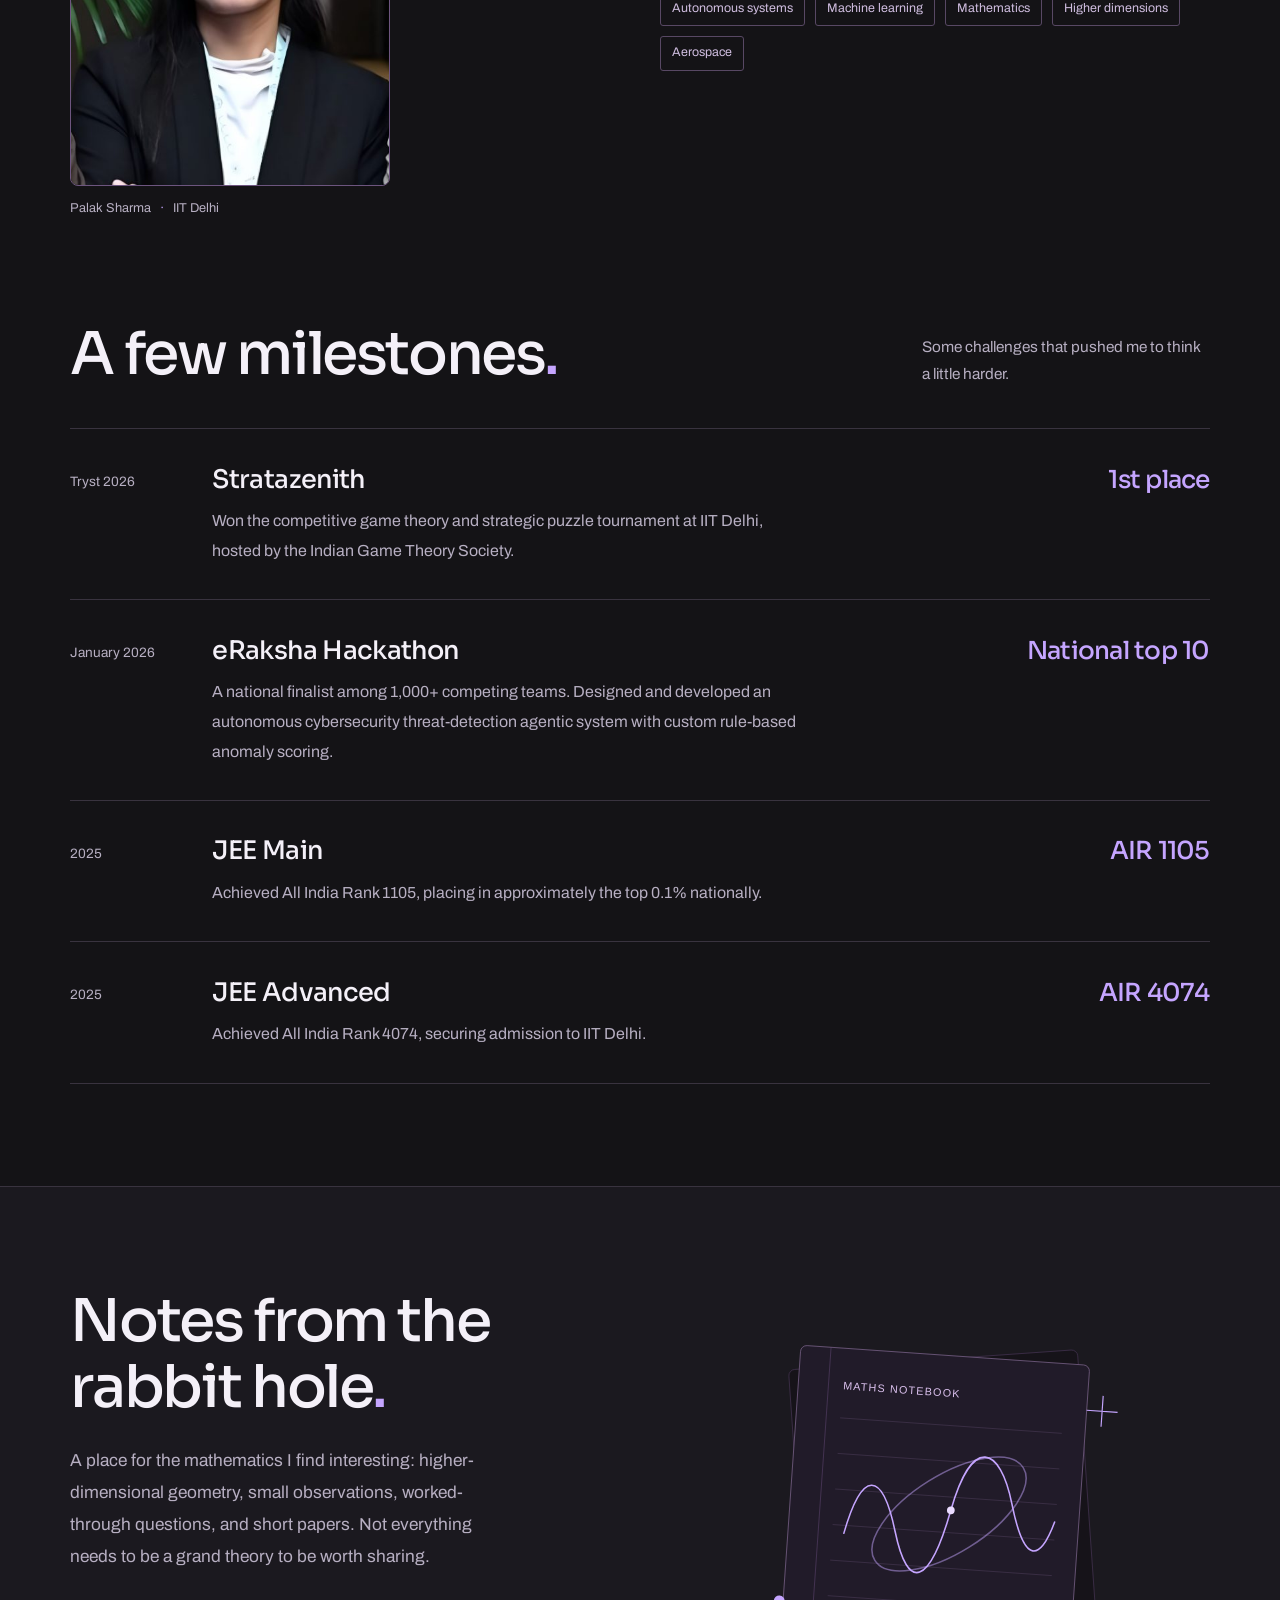
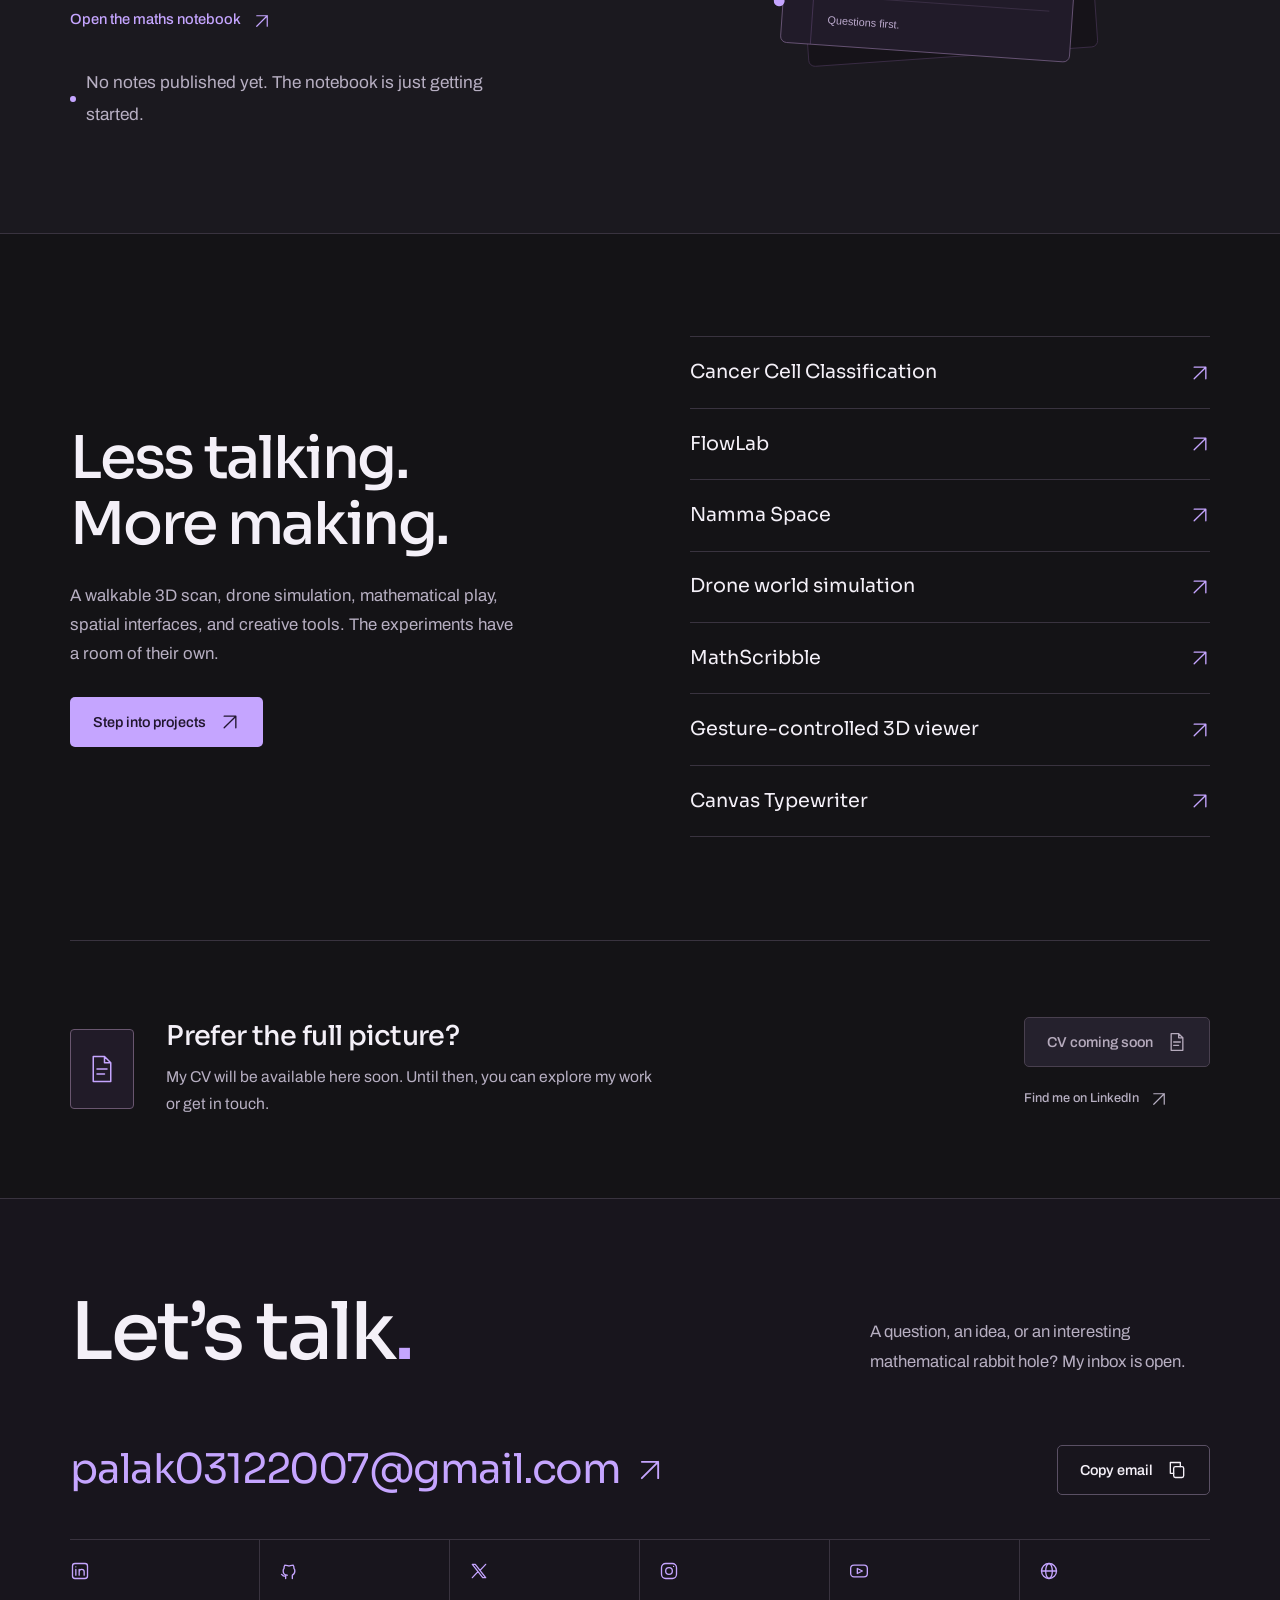
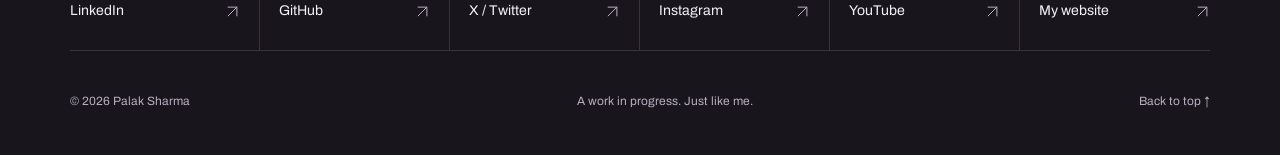
==== commit 66f9846f: "Add files via upload" ====
--- a/index.html
+++ b/index.html
@@ -10,9 +10,16 @@
 -->
 <html lang="en"><head>
 <meta charset="utf-8"><meta name="viewport" content="width=device-width, initial-scale=1">
-<title>Palak Sharma — A curious mind in motion</title><meta name="description" content="Palak Sharma, IIT Delhi. Exploring mathematics, autonomous systems, and AI. Projects, achievements, future maths notes, and ways to get in touch."><meta name="theme-color" content="#141316">
-<link rel="canonical" href="https://palaksharma.tech/">
-<meta property="og:type" content="website"><meta property="og:url" content="https://palaksharma.tech/"><meta property="og:title" content="Palak Sharma — A curious mind in motion"><meta property="og:description" content="Palak Sharma, IIT Delhi. Exploring mathematics, autonomous systems, and AI. Projects, achievements, future maths notes, and ways to get in touch."><meta property="og:image" content="https://palaksharma.tech/assets/social-preview.png"><meta property="og:image:width" content="1200"><meta property="og:image:height" content="630"><meta property="og:image:alt" content="Palak Sharma — a curious mind in motion, on charcoal and lavender."><meta name="twitter:card" content="summary_large_image"><meta name="twitter:creator" content="@palaksharma3_">
+<title>Palak Sharma — IIT Delhi · A curious mind in motion</title><meta name="description" content="Palak Sharma, B.Tech student at IIT Delhi. Exploring mathematics, autonomous systems, and AI. Projects, achievements, maths notes, and ways to get in touch."><meta name="author" content="Palak Sharma"><meta name="theme-color" content="#141316">
+<link rel="canonical" href="https://www.palaksharma.tech/">
+<meta property="og:type" content="profile"><meta property="profile:first_name" content="Palak"><meta property="profile:last_name" content="Sharma"><meta property="og:site_name" content="Palak Sharma"><meta property="og:locale" content="en_IN"><meta property="og:url" content="https://www.palaksharma.tech/"><meta property="og:title" content="Palak Sharma — IIT Delhi · A curious mind in motion"><meta property="og:description" content="Palak Sharma, B.Tech student at IIT Delhi. Exploring mathematics, autonomous systems, and AI. Projects, achievements, maths notes, and ways to get in touch."><meta name="twitter:title" content="Palak Sharma — IIT Delhi · A curious mind in motion"><meta name="twitter:description" content="Palak Sharma, B.Tech student at IIT Delhi. Exploring mathematics, autonomous systems, and AI."><meta name="twitter:site" content="@palaksharma3_">
+<script type="application/ld+json">
+{"@context":"https://schema.org","@graph":[
+{"@type":"Person","@id":"https://www.palaksharma.tech/#person","name":"Palak Sharma","givenName":"Palak","familyName":"Sharma","url":"https://www.palaksharma.tech/","image":"https://www.palaksharma.tech/assets/palak-portrait.jpg","jobTitle":"B.Tech student","description":"B.Tech student at IIT Delhi exploring mathematics, autonomous systems, and artificial intelligence.","affiliation":{"@type":"CollegeOrUniversity","name":"Indian Institute of Technology Delhi","alternateName":"IIT Delhi","url":"https://home.iitd.ac.in/"},"knowsAbout":["Mathematics","Higher-dimensional geometry","Autonomous systems","Machine learning","Aerospace","Game theory"],"award":["Stratazenith 2026 (Tryst, IIT Delhi) — 1st place","eRaksha Hackathon 2026 — National top 10","JEE Main 2025 — AIR 1105"],"sameAs":["https://github.com/palaksharma3","https://www.linkedin.com/in/palaksharma3/","https://x.com/palaksharma3_","https://www.instagram.com/palak.sharma.3/","https://www.youtube.com/@PalakIIT-DELHI29"]},
+{"@type":"WebSite","@id":"https://www.palaksharma.tech/#website","url":"https://www.palaksharma.tech/","name":"Palak Sharma","inLanguage":"en","author":{"@id":"https://www.palaksharma.tech/#person"}},
+{"@type":"ProfilePage","@id":"https://www.palaksharma.tech/#profile","url":"https://www.palaksharma.tech/","name":"Palak Sharma — IIT Delhi · A curious mind in motion","isPartOf":{"@id":"https://www.palaksharma.tech/#website"},"mainEntity":{"@id":"https://www.palaksharma.tech/#person"}}
+]}
+</script><meta property="og:image" content="https://www.palaksharma.tech/assets/social-preview.png"><meta property="og:image:width" content="1200"><meta property="og:image:height" content="630"><meta property="og:image:alt" content="Palak Sharma — a curious mind in motion, on charcoal and lavender."><meta name="twitter:card" content="summary_large_image"><meta name="twitter:creator" content="@palaksharma3_">
 <link rel="icon" href="favicon-32.png" sizes="32x32" type="image/png"><link rel="icon" href="icon-192.png" sizes="192x192" type="image/png"><link rel="apple-touch-icon" href="apple-touch-icon.png">
 <link rel="preload" href="assets/fonts/sora-latin.woff2" as="font" type="font/woff2" crossorigin><link rel="preload" href="assets/fonts/archivo-latin.woff2" as="font" type="font/woff2" crossorigin><link rel="stylesheet" href="portfolio.css">
 <script src="settings.js" defer></script><script src="geometry4d.js" defer></script><script src="script.js" defer></script>
@@ -32,6 +39,6 @@
 <section class="section achievements-section" id="achievements" aria-labelledby="achievements-title"><div class="container"><div class="achievements-heading"><h2 id="achievements-title">A few milestones<span class="accent">.</span></h2><p>Some challenges that pushed me to think a little harder.</p></div><ul class="achievement-list" data-achievements><li class="achievement"><span class="achievement-period">Tryst 2026</span><div class="achievement-main"><h3>Stratazenith</h3><p class="achievement-description">Won the competitive game theory and strategic puzzle tournament at IIT Delhi, hosted by the Indian Game Theory Society.</p></div><strong class="achievement-result">1st place</strong></li><li class="achievement"><span class="achievement-period">January 2026</span><div class="achievement-main"><h3>eRaksha Hackathon</h3><p class="achievement-description">A national finalist among 1,000+ competing teams. Designed and developed an autonomous cybersecurity threat-detection agentic system with custom rule-based anomaly scoring.</p></div><strong class="achievement-result">National top 10</strong></li><li class="achievement"><span class="achievement-period">2025</span><div class="achievement-main"><h3>JEE Main</h3><p class="achievement-description">Achieved All India Rank 1105, placing in approximately the top 0.1% nationally.</p></div><strong class="achievement-result">AIR 1105</strong></li><li class="achievement"><span class="achievement-period">2025</span><div class="achievement-main"><h3>JEE Advanced</h3><p class="achievement-description">Achieved All India Rank 4074, securing admission to IIT Delhi.</p></div><strong class="achievement-result">AIR 4074</strong></li></ul></div></section><section class="section writing-section" id="writing" aria-labelledby="writing-title"><div class="container"><div class="writing-grid"><div class="writing-heading"><h2 id="writing-title">Notes from the<br>rabbit hole<span class="accent">.</span></h2><p>A place for the mathematics I find interesting: higher-dimensional geometry, small observations, worked-through questions, and short papers. Not everything needs to be a grand theory to be worth sharing.</p><a class="text-link" href="writing.html"><span>Open the maths notebook</span><svg class="icon" aria-hidden="true"><use href="#i-arrow"/></svg></a><p class="notebook-status" data-writing-empty>No notes published yet. The notebook is just getting started.</p></div><div class="notebook-art"><img src="assets/notebook.svg" alt="An original illustration of an open mathematical notebook with a looping lavender curve" width="620" height="480" loading="lazy" decoding="async"></div></div><div class="writing-list writing-home-list" data-writing-list data-writing-limit="2" hidden></div></div></section><section class="section container project-portal" id="projects" aria-labelledby="projects-title"><div><h2 id="projects-title">Less talking.<br>More making.</h2><p>A walkable 3D scan, drone simulation, mathematical play, spatial interfaces, and creative tools. The experiments have a room of their own.</p><a class="button button-primary" href="projects.html">Step into projects <svg class="icon" aria-hidden="true"><use href="#i-arrow"/></svg></a></div><ul class="project-index"><li><a href="projects.html#breast-cell-classification"><span>Cancer Cell Classification</span><svg class="icon" aria-hidden="true"><use href="#i-arrow"/></svg></a></li><li><a href="projects.html#flowlab"><span>FlowLab</span><svg class="icon" aria-hidden="true"><use href="#i-arrow"/></svg></a></li><li><a href="projects.html#namma-space"><span>Namma Space</span><svg class="icon" aria-hidden="true"><use href="#i-arrow"/></svg></a></li><li><a href="projects.html#drone-world"><span>Drone world simulation</span><svg class="icon" aria-hidden="true"><use href="#i-arrow"/></svg></a></li><li><a href="projects.html#mathscribble"><span>MathScribble</span><svg class="icon" aria-hidden="true"><use href="#i-arrow"/></svg></a></li><li><a href="projects.html#gesture-viewer"><span>Gesture-controlled 3D viewer</span><svg class="icon" aria-hidden="true"><use href="#i-arrow"/></svg></a></li><li><a href="projects.html#canvas-typewriter"><span>Canvas Typewriter</span><svg class="icon" aria-hidden="true"><use href="#i-arrow"/></svg></a></li></ul></section><section class="cv-section" id="cv" aria-labelledby="cv-title"><div class="container cv-panel"><div class="cv-symbol" aria-hidden="true"><svg class="icon" aria-hidden="true"><use href="#i-file"/></svg></div><div class="cv-copy"><h2 id="cv-title">Prefer the full picture?</h2><p data-cv-description>My CV will be available here soon. Until then, you can explore my work or get in touch.</p></div><div class="cv-action"><button class="button button-disabled" type="button" disabled data-cv-pending>CV coming soon <svg class="icon" aria-hidden="true"><use href="#i-file"/></svg></button><a class="button button-primary" data-cv-download hidden download="Palak-Sharma-CV.pdf">Download CV <svg class="icon" aria-hidden="true"><use href="#i-down"/></svg></a><a class="text-link" href="https://www.linkedin.com/in/palaksharma3/" data-social="linkedin" target="_blank" rel="noopener noreferrer"><span>Find me on LinkedIn</span><svg class="icon" aria-hidden="true"><use href="#i-arrow"/></svg></a></div></div></section></main><footer class="contact-section" id="contact" aria-labelledby="contact-title"><div class="container">
 <div class="contact-heading"><h2 id="contact-title">Let’s talk<span class="accent">.</span></h2><p>A question, an idea, or an interesting mathematical rabbit hole? My inbox is open.</p></div>
 <div class="contact-email-row"><a class="email-link" href="mailto:palak03122007@gmail.com" data-email-link><span data-email>palak03122007@gmail.com</span><svg class="icon" aria-hidden="true"><use href="#i-arrow"/></svg></a><div class="copy-area"><button class="button button-secondary" type="button" data-email-copy hidden>Copy email <svg class="icon" aria-hidden="true"><use href="#i-copy"/></svg></button><span class="copy-status" data-copy-status aria-live="polite" aria-atomic="true"></span></div></div>
-<nav class="social-directory" aria-label="Find me online"><a class="" href="https://www.linkedin.com/in/palaksharma3/" data-social="linkedin" target="_blank" rel="noopener noreferrer"><svg class="icon" aria-hidden="true"><use href="#i-linkedin"/></svg><span>LinkedIn <svg class="icon" aria-hidden="true"><use href="#i-arrow"/></svg></span></a><a class="" href="https://github.com/palaksharma3" data-social="github" target="_blank" rel="noopener noreferrer"><svg class="icon" aria-hidden="true"><use href="#i-github"/></svg><span>GitHub <svg class="icon" aria-hidden="true"><use href="#i-arrow"/></svg></span></a><a class="" href="https://x.com/palaksharma3_" data-social="x" target="_blank" rel="noopener noreferrer"><svg class="icon" aria-hidden="true"><use href="#i-x"/></svg><span>X / Twitter <svg class="icon" aria-hidden="true"><use href="#i-arrow"/></svg></span></a><a class="" href="https://www.instagram.com/palak.sharma.3/" data-social="instagram" target="_blank" rel="noopener noreferrer"><svg class="icon" aria-hidden="true"><use href="#i-instagram"/></svg><span>Instagram <svg class="icon" aria-hidden="true"><use href="#i-arrow"/></svg></span></a><a class="" href="https://www.youtube.com/@PalakIIT-DELHI29" data-social="youtube" target="_blank" rel="noopener noreferrer"><svg class="icon" aria-hidden="true"><use href="#i-youtube"/></svg><span>YouTube <svg class="icon" aria-hidden="true"><use href="#i-arrow"/></svg></span></a><a class="" href="https://palaksharma.tech/" data-social="website" target="_blank" rel="noopener noreferrer"><svg class="icon" aria-hidden="true"><use href="#i-website"/></svg><span>My website <svg class="icon" aria-hidden="true"><use href="#i-arrow"/></svg></span></a></nav>
+<nav class="social-directory" aria-label="Find me online"><a class="" href="https://www.linkedin.com/in/palaksharma3/" data-social="linkedin" target="_blank" rel="noopener noreferrer"><svg class="icon" aria-hidden="true"><use href="#i-linkedin"/></svg><span>LinkedIn <svg class="icon" aria-hidden="true"><use href="#i-arrow"/></svg></span></a><a class="" href="https://github.com/palaksharma3" data-social="github" target="_blank" rel="noopener noreferrer"><svg class="icon" aria-hidden="true"><use href="#i-github"/></svg><span>GitHub <svg class="icon" aria-hidden="true"><use href="#i-arrow"/></svg></span></a><a class="" href="https://x.com/palaksharma3_" data-social="x" target="_blank" rel="noopener noreferrer"><svg class="icon" aria-hidden="true"><use href="#i-x"/></svg><span>X / Twitter <svg class="icon" aria-hidden="true"><use href="#i-arrow"/></svg></span></a><a class="" href="https://www.instagram.com/palak.sharma.3/" data-social="instagram" target="_blank" rel="noopener noreferrer"><svg class="icon" aria-hidden="true"><use href="#i-instagram"/></svg><span>Instagram <svg class="icon" aria-hidden="true"><use href="#i-arrow"/></svg></span></a><a class="" href="https://www.youtube.com/@PalakIIT-DELHI29" data-social="youtube" target="_blank" rel="noopener noreferrer"><svg class="icon" aria-hidden="true"><use href="#i-youtube"/></svg><span>YouTube <svg class="icon" aria-hidden="true"><use href="#i-arrow"/></svg></span></a><a class="" href="https://www.palaksharma.tech/" data-social="website" target="_blank" rel="noopener noreferrer"><svg class="icon" aria-hidden="true"><use href="#i-website"/></svg><span>My website <svg class="icon" aria-hidden="true"><use href="#i-arrow"/></svg></span></a></nav>
 <div class="footer-bottom"><span>© <span data-year>2026</span> <span data-full-name>Palak Sharma</span></span><span class="footer-note">A work in progress. Just like me.</span><a href="#main">Back to top ↑</a></div>
 </div></footer></body></html>
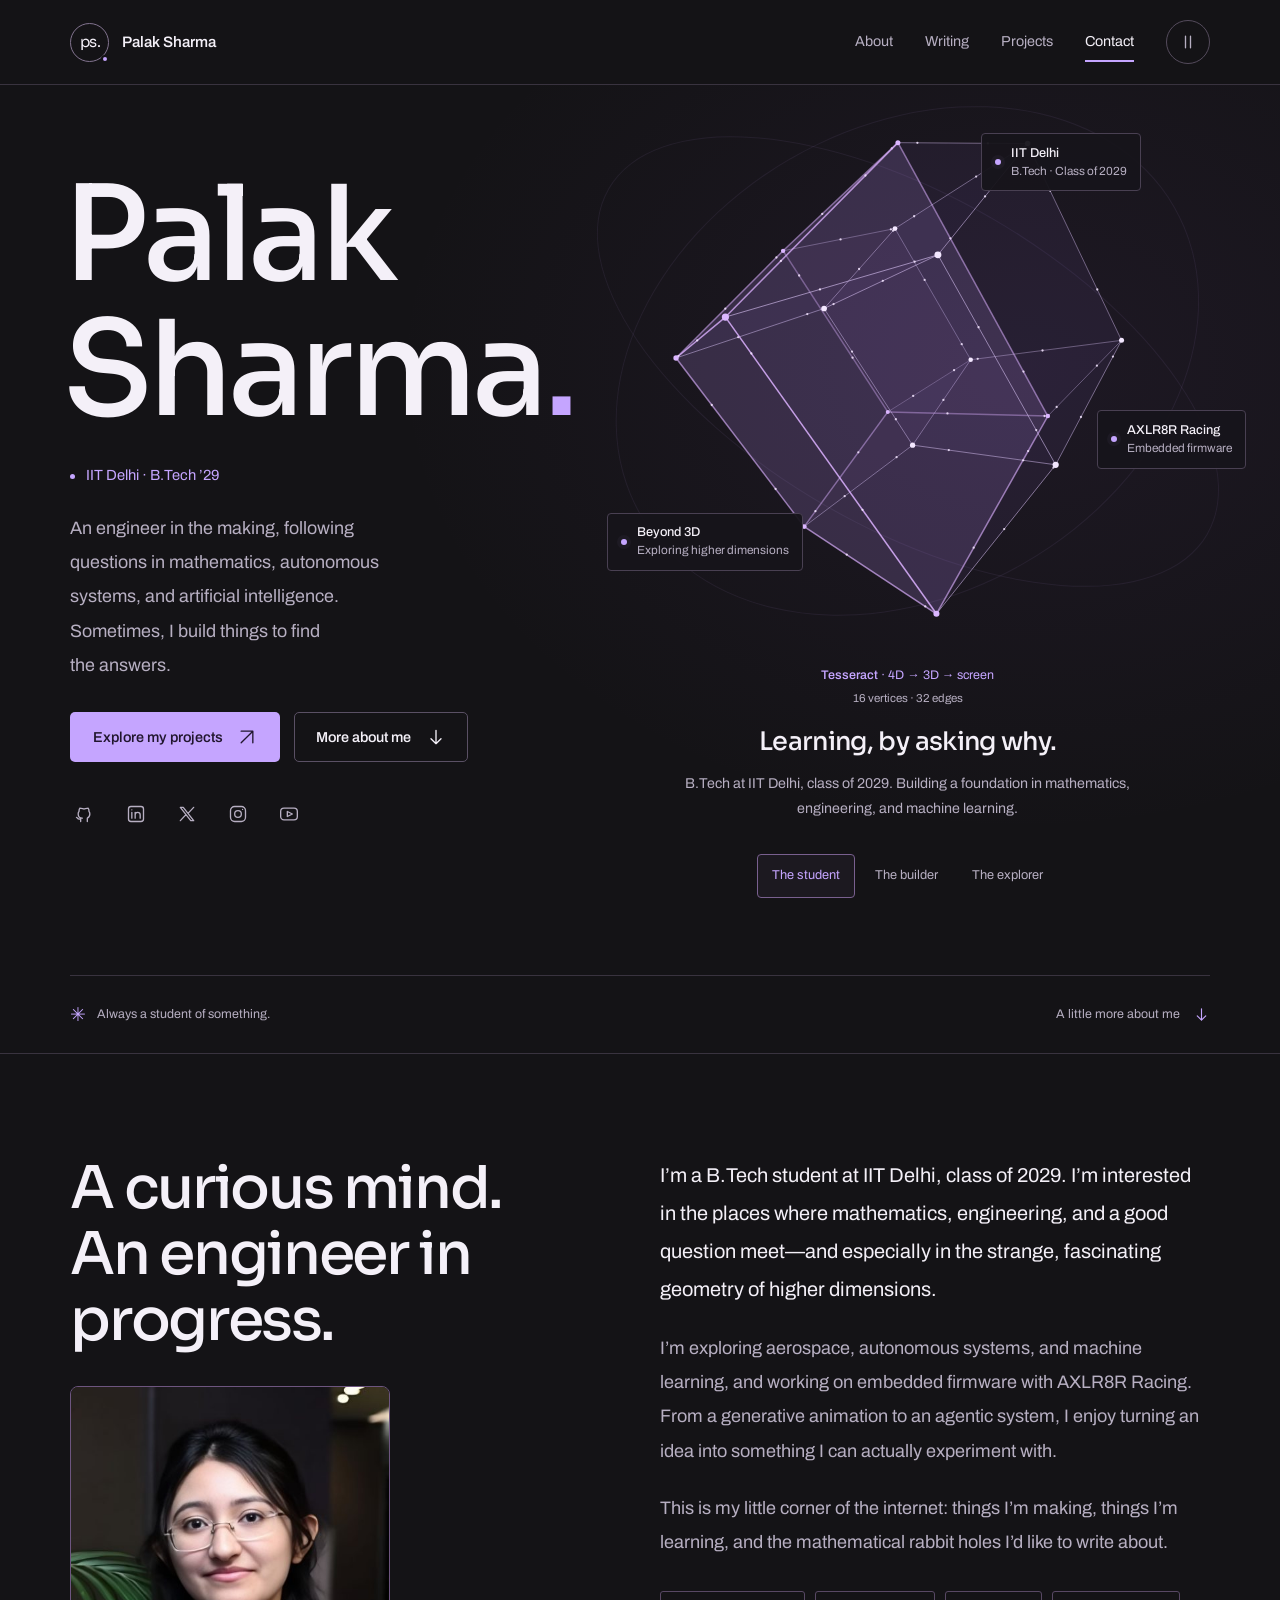
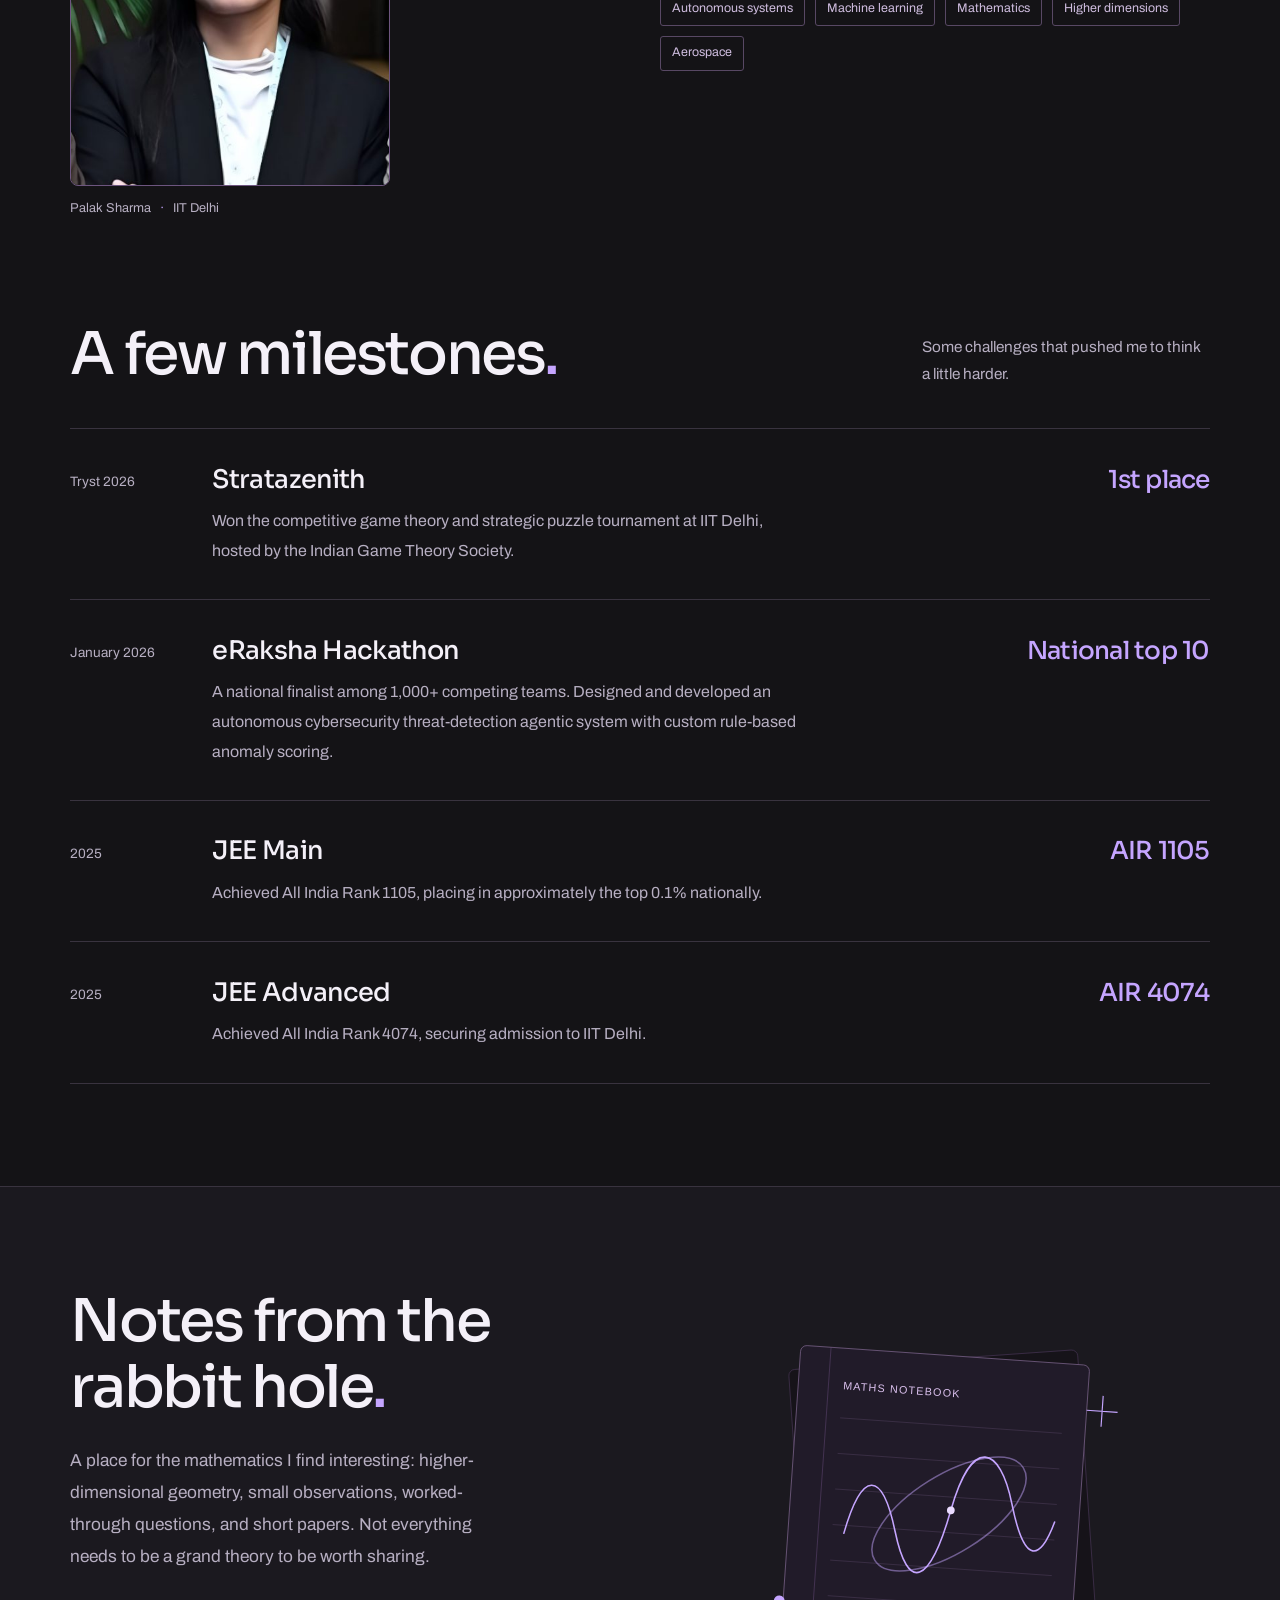
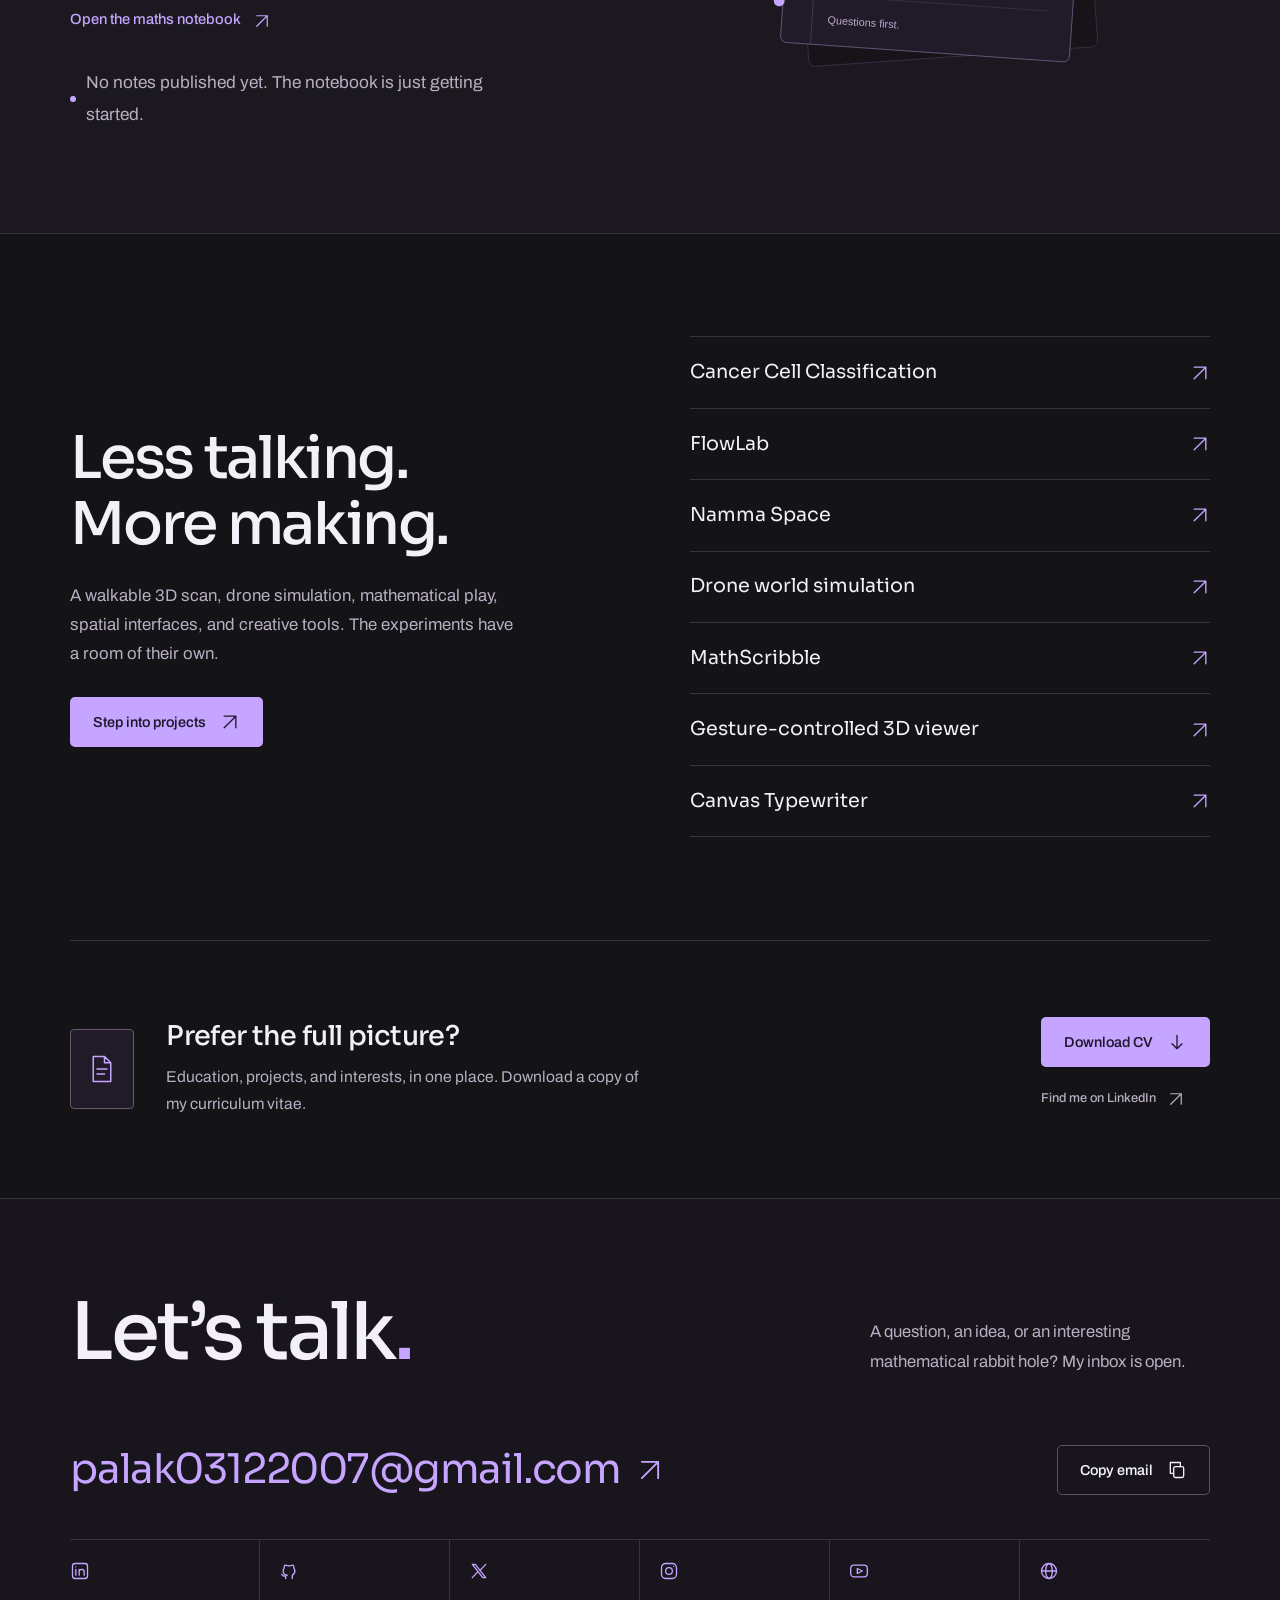
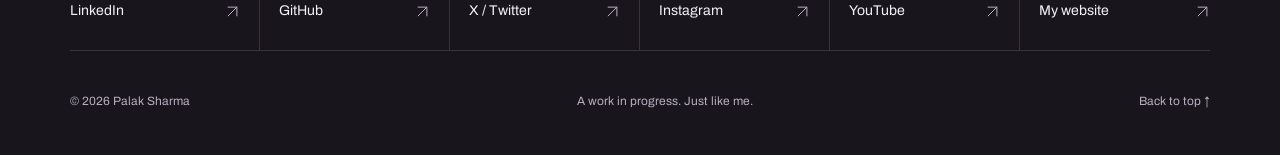
==== commit ca718660: "Add files via upload" ====
--- a/index.html
+++ b/index.html
@@ -12,7 +12,7 @@
 <meta charset="utf-8"><meta name="viewport" content="width=device-width, initial-scale=1">
 <title>Palak Sharma — IIT Delhi · A curious mind in motion</title><meta name="description" content="Palak Sharma, B.Tech student at IIT Delhi. Exploring mathematics, autonomous systems, and AI. Projects, achievements, maths notes, and ways to get in touch."><meta name="author" content="Palak Sharma"><meta name="theme-color" content="#141316">
 <link rel="canonical" href="https://www.palaksharma.tech/">
-<meta property="og:type" content="profile"><meta property="profile:first_name" content="Palak"><meta property="profile:last_name" content="Sharma"><meta property="og:site_name" content="Palak Sharma"><meta property="og:locale" content="en_IN"><meta property="og:url" content="https://www.palaksharma.tech/"><meta property="og:title" content="Palak Sharma — IIT Delhi · A curious mind in motion"><meta property="og:description" content="Palak Sharma, B.Tech student at IIT Delhi. Exploring mathematics, autonomous systems, and AI. Projects, achievements, maths notes, and ways to get in touch."><meta name="twitter:title" content="Palak Sharma — IIT Delhi · A curious mind in motion"><meta name="twitter:description" content="Palak Sharma, B.Tech student at IIT Delhi. Exploring mathematics, autonomous systems, and AI."><meta name="twitter:site" content="@palaksharma3_">
+<meta property="og:type" content="profile"><meta property="profile:first_name" content="Palak"><meta property="profile:last_name" content="Sharma"><meta property="og:site_name" content="Palak Sharma"><meta property="og:locale" content="en_IN"><meta property="og:url" content="https://www.palaksharma.tech/"><meta property="og:title" content="Palak Sharma — IIT Delhi · A curious mind in motion"><meta property="og:description" content="Palak Sharma, B.Tech student at IIT Delhi, exploring mathematics, autonomous systems, and AI. See projects and milestones."><meta name="twitter:title" content="Palak Sharma — IIT Delhi · A curious mind in motion"><meta name="twitter:description" content="Palak Sharma, B.Tech student at IIT Delhi. Exploring mathematics, autonomous systems, and AI."><meta name="twitter:site" content="@palaksharma3_">
 <script type="application/ld+json">
 {"@context":"https://schema.org","@graph":[
 {"@type":"Person","@id":"https://www.palaksharma.tech/#person","name":"Palak Sharma","givenName":"Palak","familyName":"Sharma","url":"https://www.palaksharma.tech/","image":"https://www.palaksharma.tech/assets/palak-portrait.jpg","jobTitle":"B.Tech student","description":"B.Tech student at IIT Delhi exploring mathematics, autonomous systems, and artificial intelligence.","affiliation":{"@type":"CollegeOrUniversity","name":"Indian Institute of Technology Delhi","alternateName":"IIT Delhi","url":"https://home.iitd.ac.in/"},"knowsAbout":["Mathematics","Higher-dimensional geometry","Autonomous systems","Machine learning","Aerospace","Game theory"],"award":["Stratazenith 2026 (Tryst, IIT Delhi) — 1st place","eRaksha Hackathon 2026 — National top 10","JEE Main 2025 — AIR 1105"],"sameAs":["https://github.com/palaksharma3","https://www.linkedin.com/in/palaksharma3/","https://x.com/palaksharma3_","https://www.instagram.com/palak.sharma.3/","https://www.youtube.com/@PalakIIT-DELHI29"]},
@@ -36,7 +36,7 @@
 <div class="orbit-label top"><span class="orbit-dot" aria-hidden="true"></span><span><strong>IIT Delhi</strong>B.Tech · Class of 2029</span></div><div class="orbit-label right"><span class="orbit-dot" aria-hidden="true"></span><span><strong>AXLR8R Racing</strong>Embedded firmware</span></div><div class="orbit-label left"><span class="orbit-dot" aria-hidden="true"></span><span><strong>Beyond 3D</strong>Exploring higher dimensions</span></div></div>
 <figcaption class="story-panel" id="profile-story"><p class="dimension-caption"><span data-dimension-name>Tesseract</span><span aria-hidden="true"> · </span><span>4D → 3D → screen</span></p><p class="dimension-detail" data-dimension-detail>16 vertices · 32 edges</p><h2 class="story-title" data-story-title>Learning, by asking why.</h2><p class="story-text" data-story-text>B.Tech at IIT Delhi, class of 2029. Building a foundation in mathematics, engineering, and machine learning.</p><div class="study-controls" role="group" aria-label="Explore parts of my story" hidden><button type="button" data-shape="bloom" aria-pressed="true" aria-controls="profile-story">The student</button><button type="button" data-shape="orbit" aria-pressed="false" aria-controls="profile-story">The builder</button><button type="button" data-shape="wave" aria-pressed="false" aria-controls="profile-story">The explorer</button></div><span id="story-status" class="story-status" aria-live="polite" aria-atomic="true"></span></figcaption></figure></div>
 </div><div class="container hero-foot"><span><span class="small-star" aria-hidden="true">✳</span>Always a student of something.</span><a href="#about">A little more about me <svg class="icon" aria-hidden="true"><use href="#i-down"/></svg></a></div></section><section class="section about-section" id="about" aria-labelledby="about-title"><div class="container about-grid"><div class="about-heading"><h2 id="about-title">A curious mind.<br>An engineer in progress.</h2><figure class="portrait-frame"><img src="assets/palak-portrait.jpg" srcset="assets/palak-portrait-480.jpg 480w, assets/palak-portrait.jpg 960w" sizes="(max-width: 480px) 300px, 320px" alt="Portrait of Palak Sharma" width="960" height="1200" loading="lazy" decoding="async"><figcaption>Palak Sharma <span aria-hidden="true">·</span> IIT Delhi</figcaption></figure></div><div class="about-copy"><div data-about><p>I’m a B.Tech student at IIT Delhi, class of 2029. I’m interested in the places where mathematics, engineering, and a good question meet—and especially in the strange, fascinating geometry of higher dimensions.</p><p>I’m exploring aerospace, autonomous systems, and machine learning, and working on embedded firmware with AXLR8R Racing. From a generative animation to an agentic system, I enjoy turning an idea into something I can actually experiment with.</p><p>This is my little corner of the internet: things I’m making, things I’m learning, and the mathematical rabbit holes I’d like to write about.</p></div><div class="interests" role="group" aria-label="Interests"><span>Autonomous systems</span><span>Machine learning</span><span>Mathematics</span><span>Higher dimensions</span><span>Aerospace</span></div></div></div></section>
-<section class="section achievements-section" id="achievements" aria-labelledby="achievements-title"><div class="container"><div class="achievements-heading"><h2 id="achievements-title">A few milestones<span class="accent">.</span></h2><p>Some challenges that pushed me to think a little harder.</p></div><ul class="achievement-list" data-achievements><li class="achievement"><span class="achievement-period">Tryst 2026</span><div class="achievement-main"><h3>Stratazenith</h3><p class="achievement-description">Won the competitive game theory and strategic puzzle tournament at IIT Delhi, hosted by the Indian Game Theory Society.</p></div><strong class="achievement-result">1st place</strong></li><li class="achievement"><span class="achievement-period">January 2026</span><div class="achievement-main"><h3>eRaksha Hackathon</h3><p class="achievement-description">A national finalist among 1,000+ competing teams. Designed and developed an autonomous cybersecurity threat-detection agentic system with custom rule-based anomaly scoring.</p></div><strong class="achievement-result">National top 10</strong></li><li class="achievement"><span class="achievement-period">2025</span><div class="achievement-main"><h3>JEE Main</h3><p class="achievement-description">Achieved All India Rank 1105, placing in approximately the top 0.1% nationally.</p></div><strong class="achievement-result">AIR 1105</strong></li><li class="achievement"><span class="achievement-period">2025</span><div class="achievement-main"><h3>JEE Advanced</h3><p class="achievement-description">Achieved All India Rank 4074, securing admission to IIT Delhi.</p></div><strong class="achievement-result">AIR 4074</strong></li></ul></div></section><section class="section writing-section" id="writing" aria-labelledby="writing-title"><div class="container"><div class="writing-grid"><div class="writing-heading"><h2 id="writing-title">Notes from the<br>rabbit hole<span class="accent">.</span></h2><p>A place for the mathematics I find interesting: higher-dimensional geometry, small observations, worked-through questions, and short papers. Not everything needs to be a grand theory to be worth sharing.</p><a class="text-link" href="writing.html"><span>Open the maths notebook</span><svg class="icon" aria-hidden="true"><use href="#i-arrow"/></svg></a><p class="notebook-status" data-writing-empty>No notes published yet. The notebook is just getting started.</p></div><div class="notebook-art"><img src="assets/notebook.svg" alt="An original illustration of an open mathematical notebook with a looping lavender curve" width="620" height="480" loading="lazy" decoding="async"></div></div><div class="writing-list writing-home-list" data-writing-list data-writing-limit="2" hidden></div></div></section><section class="section container project-portal" id="projects" aria-labelledby="projects-title"><div><h2 id="projects-title">Less talking.<br>More making.</h2><p>A walkable 3D scan, drone simulation, mathematical play, spatial interfaces, and creative tools. The experiments have a room of their own.</p><a class="button button-primary" href="projects.html">Step into projects <svg class="icon" aria-hidden="true"><use href="#i-arrow"/></svg></a></div><ul class="project-index"><li><a href="projects.html#breast-cell-classification"><span>Cancer Cell Classification</span><svg class="icon" aria-hidden="true"><use href="#i-arrow"/></svg></a></li><li><a href="projects.html#flowlab"><span>FlowLab</span><svg class="icon" aria-hidden="true"><use href="#i-arrow"/></svg></a></li><li><a href="projects.html#namma-space"><span>Namma Space</span><svg class="icon" aria-hidden="true"><use href="#i-arrow"/></svg></a></li><li><a href="projects.html#drone-world"><span>Drone world simulation</span><svg class="icon" aria-hidden="true"><use href="#i-arrow"/></svg></a></li><li><a href="projects.html#mathscribble"><span>MathScribble</span><svg class="icon" aria-hidden="true"><use href="#i-arrow"/></svg></a></li><li><a href="projects.html#gesture-viewer"><span>Gesture-controlled 3D viewer</span><svg class="icon" aria-hidden="true"><use href="#i-arrow"/></svg></a></li><li><a href="projects.html#canvas-typewriter"><span>Canvas Typewriter</span><svg class="icon" aria-hidden="true"><use href="#i-arrow"/></svg></a></li></ul></section><section class="cv-section" id="cv" aria-labelledby="cv-title"><div class="container cv-panel"><div class="cv-symbol" aria-hidden="true"><svg class="icon" aria-hidden="true"><use href="#i-file"/></svg></div><div class="cv-copy"><h2 id="cv-title">Prefer the full picture?</h2><p data-cv-description>My CV will be available here soon. Until then, you can explore my work or get in touch.</p></div><div class="cv-action"><button class="button button-disabled" type="button" disabled data-cv-pending>CV coming soon <svg class="icon" aria-hidden="true"><use href="#i-file"/></svg></button><a class="button button-primary" data-cv-download hidden download="Palak-Sharma-CV.pdf">Download CV <svg class="icon" aria-hidden="true"><use href="#i-down"/></svg></a><a class="text-link" href="https://www.linkedin.com/in/palaksharma3/" data-social="linkedin" target="_blank" rel="noopener noreferrer"><span>Find me on LinkedIn</span><svg class="icon" aria-hidden="true"><use href="#i-arrow"/></svg></a></div></div></section></main><footer class="contact-section" id="contact" aria-labelledby="contact-title"><div class="container">
+<section class="section achievements-section" id="achievements" aria-labelledby="achievements-title"><div class="container"><div class="achievements-heading"><h2 id="achievements-title">A few milestones<span class="accent">.</span></h2><p>Some challenges that pushed me to think a little harder.</p></div><ul class="achievement-list" data-achievements><li class="achievement"><span class="achievement-period">Tryst 2026</span><div class="achievement-main"><h3>Stratazenith</h3><p class="achievement-description">Won the competitive game theory and strategic puzzle tournament at IIT Delhi, hosted by the Indian Game Theory Society.</p></div><strong class="achievement-result">1st place</strong></li><li class="achievement"><span class="achievement-period">January 2026</span><div class="achievement-main"><h3>eRaksha Hackathon</h3><p class="achievement-description">A national finalist among 1,000+ competing teams. Designed and developed an autonomous cybersecurity threat-detection agentic system with custom rule-based anomaly scoring.</p></div><strong class="achievement-result">National top 10</strong></li><li class="achievement"><span class="achievement-period">2025</span><div class="achievement-main"><h3>JEE Main</h3><p class="achievement-description">Achieved All India Rank 1105, placing in approximately the top 0.1% nationally.</p></div><strong class="achievement-result">AIR 1105</strong></li><li class="achievement"><span class="achievement-period">2025</span><div class="achievement-main"><h3>JEE Advanced</h3><p class="achievement-description">Achieved All India Rank 4074, securing admission to IIT Delhi.</p></div><strong class="achievement-result">AIR 4074</strong></li></ul></div></section><section class="section writing-section" id="writing" aria-labelledby="writing-title"><div class="container"><div class="writing-grid"><div class="writing-heading"><h2 id="writing-title">Notes from the<br>rabbit hole<span class="accent">.</span></h2><p>A place for the mathematics I find interesting: higher-dimensional geometry, small observations, worked-through questions, and short papers. Not everything needs to be a grand theory to be worth sharing.</p><a class="text-link" href="writing.html"><span>Open the maths notebook</span><svg class="icon" aria-hidden="true"><use href="#i-arrow"/></svg></a><p class="notebook-status" data-writing-empty>No notes published yet. The notebook is just getting started.</p></div><div class="notebook-art"><img src="assets/notebook.svg" alt="An original illustration of an open mathematical notebook with a looping lavender curve" width="620" height="480" loading="lazy" decoding="async"></div></div><div class="writing-list writing-home-list" data-writing-list data-writing-limit="2" hidden></div></div></section><section class="section container project-portal" id="projects" aria-labelledby="projects-title"><div><h2 id="projects-title">Less talking.<br>More making.</h2><p>A walkable 3D scan, drone simulation, mathematical play, spatial interfaces, and creative tools. The experiments have a room of their own.</p><a class="button button-primary" href="projects.html">Step into projects <svg class="icon" aria-hidden="true"><use href="#i-arrow"/></svg></a></div><ul class="project-index"><li><a href="projects.html#breast-cell-classification"><span>Cancer Cell Classification</span><svg class="icon" aria-hidden="true"><use href="#i-arrow"/></svg></a></li><li><a href="projects.html#flowlab"><span>FlowLab</span><svg class="icon" aria-hidden="true"><use href="#i-arrow"/></svg></a></li><li><a href="projects.html#namma-space"><span>Namma Space</span><svg class="icon" aria-hidden="true"><use href="#i-arrow"/></svg></a></li><li><a href="projects.html#drone-world"><span>Drone world simulation</span><svg class="icon" aria-hidden="true"><use href="#i-arrow"/></svg></a></li><li><a href="projects.html#mathscribble"><span>MathScribble</span><svg class="icon" aria-hidden="true"><use href="#i-arrow"/></svg></a></li><li><a href="projects.html#gesture-viewer"><span>Gesture-controlled 3D viewer</span><svg class="icon" aria-hidden="true"><use href="#i-arrow"/></svg></a></li><li><a href="projects.html#canvas-typewriter"><span>Canvas Typewriter</span><svg class="icon" aria-hidden="true"><use href="#i-arrow"/></svg></a></li></ul></section><section class="cv-section" id="cv" aria-labelledby="cv-title"><div class="container cv-panel"><div class="cv-symbol" aria-hidden="true"><svg class="icon" aria-hidden="true"><use href="#i-file"/></svg></div><div class="cv-copy"><h2 id="cv-title">Prefer the full picture?</h2><p data-cv-description>Education, projects, and interests, in one place. Download a copy of my curriculum vitae.</p></div><div class="cv-action"><button class="button button-disabled" type="button" disabled data-cv-pending hidden>CV coming soon <svg class="icon" aria-hidden="true"><use href="#i-file"/></svg></button><a class="button button-primary" href="assets/cv.pdf" data-cv-download download="Palak-Sharma-CV.pdf" target="_blank" rel="noopener noreferrer">Download CV <svg class="icon" aria-hidden="true"><use href="#i-down"/></svg></a><a class="text-link" href="https://www.linkedin.com/in/palaksharma3/" data-social="linkedin" target="_blank" rel="noopener noreferrer"><span>Find me on LinkedIn</span><svg class="icon" aria-hidden="true"><use href="#i-arrow"/></svg></a></div></div></section></main><footer class="contact-section" id="contact" aria-labelledby="contact-title"><div class="container">
 <div class="contact-heading"><h2 id="contact-title">Let’s talk<span class="accent">.</span></h2><p>A question, an idea, or an interesting mathematical rabbit hole? My inbox is open.</p></div>
 <div class="contact-email-row"><a class="email-link" href="mailto:palak03122007@gmail.com" data-email-link><span data-email>palak03122007@gmail.com</span><svg class="icon" aria-hidden="true"><use href="#i-arrow"/></svg></a><div class="copy-area"><button class="button button-secondary" type="button" data-email-copy hidden>Copy email <svg class="icon" aria-hidden="true"><use href="#i-copy"/></svg></button><span class="copy-status" data-copy-status aria-live="polite" aria-atomic="true"></span></div></div>
 <nav class="social-directory" aria-label="Find me online"><a class="" href="https://www.linkedin.com/in/palaksharma3/" data-social="linkedin" target="_blank" rel="noopener noreferrer"><svg class="icon" aria-hidden="true"><use href="#i-linkedin"/></svg><span>LinkedIn <svg class="icon" aria-hidden="true"><use href="#i-arrow"/></svg></span></a><a class="" href="https://github.com/palaksharma3" data-social="github" target="_blank" rel="noopener noreferrer"><svg class="icon" aria-hidden="true"><use href="#i-github"/></svg><span>GitHub <svg class="icon" aria-hidden="true"><use href="#i-arrow"/></svg></span></a><a class="" href="https://x.com/palaksharma3_" data-social="x" target="_blank" rel="noopener noreferrer"><svg class="icon" aria-hidden="true"><use href="#i-x"/></svg><span>X / Twitter <svg class="icon" aria-hidden="true"><use href="#i-arrow"/></svg></span></a><a class="" href="https://www.instagram.com/palak.sharma.3/" data-social="instagram" target="_blank" rel="noopener noreferrer"><svg class="icon" aria-hidden="true"><use href="#i-instagram"/></svg><span>Instagram <svg class="icon" aria-hidden="true"><use href="#i-arrow"/></svg></span></a><a class="" href="https://www.youtube.com/@PalakIIT-DELHI29" data-social="youtube" target="_blank" rel="noopener noreferrer"><svg class="icon" aria-hidden="true"><use href="#i-youtube"/></svg><span>YouTube <svg class="icon" aria-hidden="true"><use href="#i-arrow"/></svg></span></a><a class="" href="https://www.palaksharma.tech/" data-social="website" target="_blank" rel="noopener noreferrer"><svg class="icon" aria-hidden="true"><use href="#i-website"/></svg><span>My website <svg class="icon" aria-hidden="true"><use href="#i-arrow"/></svg></span></a></nav>
